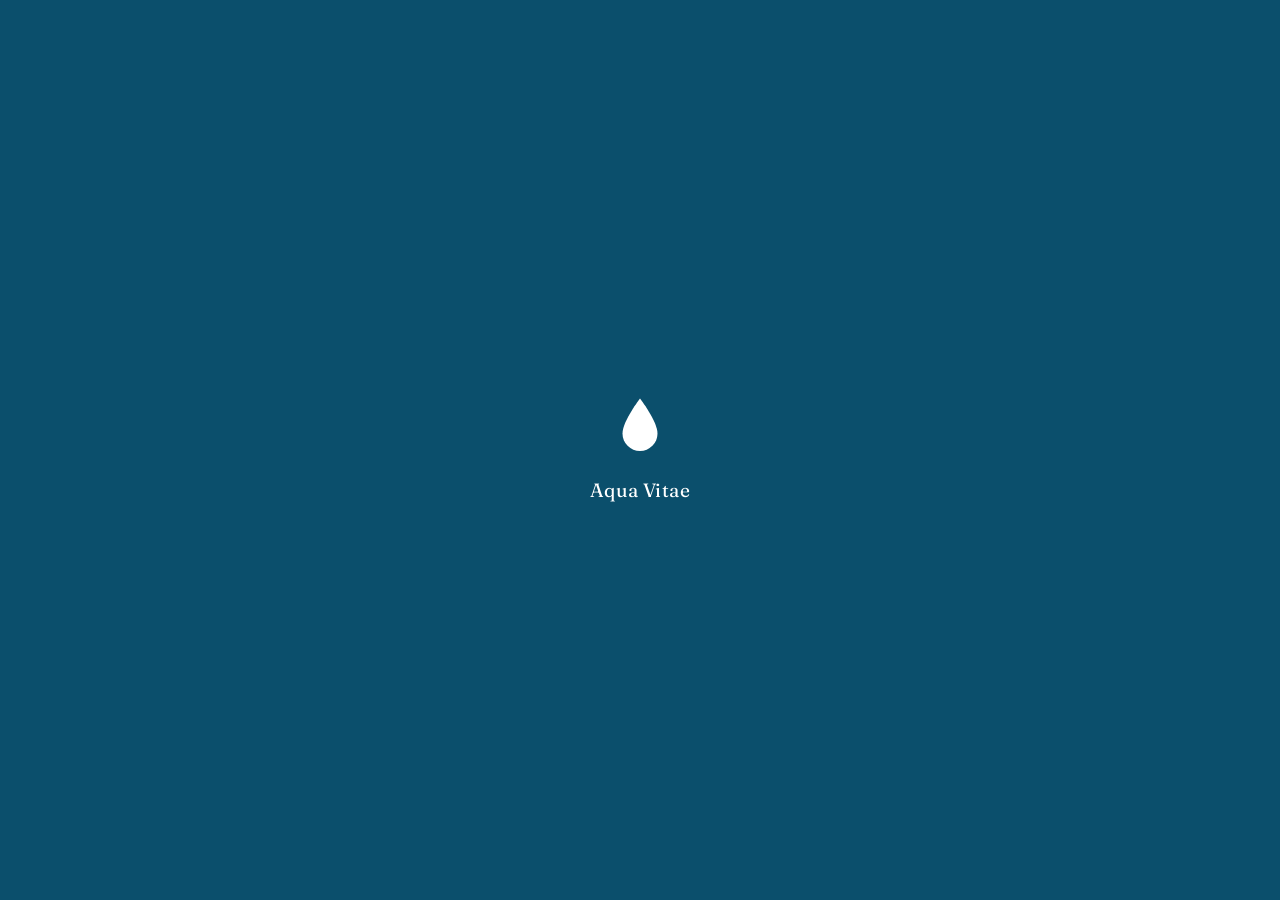
==== about.html @ 008bb994 "The update About page of Aqua-Vitae-Website done" ====
<!DOCTYPE html>
<html lang="en">
<head>
<meta charset="UTF-8">
<meta name="viewport" content="width=device-width, initial-scale=1.0">
<title>About Us — Aqua Vitae Initiative</title>
<meta name="description" content="Meet the software engineering students building the Aqua Vitae Initiative, our founder's story, and the technical and soft skills behind the mission.">
<link rel="icon" type="image/svg+xml" href="images/favicon.svg">
<link rel="stylesheet" href="css/styles.css">
</head>
<body>

<div class="preloader" role="status" aria-label="Loading Aqua Vitae Initiative">
  <svg class="preloader-drop" viewBox="0 0 64 64" fill="none"><path d="M32 4 C32 4 12 30 12 44 A20 20 0 0 0 52 44 C52 30 32 4 32 4 Z" fill="#fff"/></svg>
  <span class="preloader-word">Aqua Vitae</span>
</div>
<div class="scroll-progress"></div>

<header class="site-header">
  <div class="container nav-bar">
    <button class="hamburger" aria-label="Open navigation menu" aria-expanded="false" aria-controls="nav-drawer">
      <span></span><span></span><span></span>
    </button>
    <a href="index.html" class="brand">
      <svg class="drop" viewBox="0 0 64 64" fill="none"><path d="M32 4 C32 4 12 30 12 44 A20 20 0 0 0 52 44 C52 30 32 4 32 4 Z" fill="#2FA8A0"/></svg>
      Aqua Vitae
    </a>
    <div class="nav-spacer"></div>
    <ul class="nav-links">
      <li><a href="index.html">Home</a></li>
      <li><a href="mission.html">Our Mission</a></li>
      <li><a href="about.html">About</a></li>
      <li><a href="updates.html">Updates</a></li>
      <li><a href="contact.html">Contact Us</a></li>
      <li><a href="support.html">Support Us</a></li>
    </ul>
    <button class="search-trigger" type="button" aria-label="Search the site">
      <svg viewBox="0 0 24 24" fill="none" stroke="currentColor" stroke-width="2" stroke-linecap="round"><circle cx="11" cy="11" r="7"></circle><line x1="21" y1="21" x2="16.65" y2="16.65"></line></svg>
      <span class="search-label">Search</span>
      <kbd>Ctrl K</kbd>
    </button>
    <button class="theme-toggle" type="button" aria-label="Toggle dark mode">
      <svg class="icon-sun" viewBox="0 0 24 24" fill="none" stroke="currentColor" stroke-width="2" stroke-linecap="round"><circle cx="12" cy="12" r="4"></circle><path d="M12 2v2M12 20v2M4.9 4.9l1.4 1.4M17.7 17.7l1.4 1.4M2 12h2M20 12h2M4.9 19.1l1.4-1.4M17.7 6.3l1.4-1.4"/></svg>
      <svg class="icon-moon" viewBox="0 0 24 24" fill="none" stroke="currentColor" stroke-width="2" stroke-linecap="round"><path d="M21 12.8A9 9 0 1 1 11.2 3a7 7 0 0 0 9.8 9.8Z"/></svg>
    </button>
    <a href="support.html" class="btn btn-primary btn-sm">Support Us</a>
  </div>
</header>

<div class="scrim"></div>
<nav class="nav-drawer" id="nav-drawer" aria-label="Primary">
  <button class="nav-drawer-close" aria-label="Close navigation menu">&times;</button>
  <span class="drawer-eyebrow">Navigate</span>
  <ul>
    <li><a href="index.html">Home</a></li>
    <li><a href="mission.html">Our Mission</a></li>
    <li><a href="about.html">About</a></li>
    <li><a href="updates.html">Updates</a></li>
    <li><a href="contact.html">Contact Us</a></li>
    <li><a href="support.html">Support Us</a></li>
  </ul>
  <a href="support.html" class="btn btn-primary drawer-cta">Support Our Work</a>
</nav>

<div class="search-overlay">
  <div class="search-panel">
    <div class="search-field">
      <svg viewBox="0 0 24 24" fill="none" stroke="currentColor" stroke-width="2" stroke-linecap="round"><circle cx="11" cy="11" r="7"></circle><line x1="21" y1="21" x2="16.65" y2="16.65"></line></svg>
      <input type="text" id="search-input" placeholder="Search pages, programs, ways to help…" autocomplete="off">
      <button class="search-close" aria-label="Close search">&times;</button>
    </div>
    <ul id="search-results" class="search-results"></ul>
    <div class="search-hint"><span>Navigate with results</span><span><kbd>Esc</kbd> to close</span></div>
  </div>
</div>

<main id="main">

  <section class="page-hero" id="top">
    <div class="container">
      <p class="eyebrow">About Us</p>
      <h1>The
---- css/styles.css ----
/* THE STYLESHEET FOR THE AQUA VITAE INIATIVE */

@import url('https://fonts.googleapis.com/css2?family=Fraunces:opsz,wght@9..144,400;9..144,500;9..144,600;9..144,700&family=Inter:wght@400;500;600;700&family=JetBrains+Mono:wght@400;500&display=swap');

/*  Design Tokens(Our Css variables  */
:root{
  /* Palette — river water, sun-baked earth */
  --color-bg:            #F3F6F5;
  --color-bg-alt:         #E7EFEC;
  --color-surface:        #FFFFFF;
  --color-ink:            #16232A;
  --color-ink-soft:       #435159;
  --color-river:          #0B4F6C;
  --color-river-light:    #2FA8A0;
  --color-ochre:          #E0942C;
  --color-clay:           #B5541F;
  --color-border:         rgba(22,35,42,0.12);
  --color-success:        #2E8B57;
  --color-danger:         #C1432B;

  --gradient-hero: linear-gradient(135deg, var(--color-river) 0%, var(--color-river-light) 100%);

  /* Type */
  --font-display: 'Fraunces', serif;
  --font-body: 'Inter', sans-serif;
  --font-mono: 'JetBrains Mono', monospace;

  /* Spacing scale */
  --space-2xs: 0.25rem;
  --space-xs: 0.5rem;
  --space-sm: 0.85rem;
  --space-md: 1.5rem;
  --space-lg: 2.5rem;
  --space-xl: 4rem;
  --space-2xl: 6.5rem;

  --radius-sm: 8px;
  --radius-md: 16px;
  --radius-lg: 28px;
  --radius-pill: 999px;

  --shadow-sm: 0 2px 10px rgba(11,79,108,0.08);
  --shadow-md: 0 12px 32px rgba(11,79,108,0.14);
  --shadow-lg: 0 24px 60px rgba(11,79,108,0.18);

  --max-width: 1180px;
  --transition: 220ms cubic-bezier(.4,0,.2,1);
}

[data-theme="dark"]{
  --color-bg:            #0E1A20;
  --color-bg-alt:         #132630;
  --color-surface:        #17262E;
  --color-ink:            #EDF3F2;
  --color-ink-soft:       #AFC2C4;
  --color-border:         rgba(237,243,242,0.14);
  --shadow-sm: 0 2px 10px rgba(0,0,0,0.35);
  --shadow-md: 0 12px 32px rgba(0,0,0,0.4);
  --shadow-lg: 0 24px 60px rgba(0,0,0,0.5);
}

/*  Resetting contents everytime after alteration */
*, *::before, *::after{ box-sizing: border-box; }
html{ scroll-behavior: smooth; }
body{
  margin:0;
  background: var(--color-bg);
  color: var(--color-ink);
  font-family: var(--font-body);
  line-height: 1.6;
  -webkit-font-smoothing: antialiased;
  transition: background var(--transition), color var(--transition);
}
img{ max-width:100%; display:block; }
a{ color: inherit; text-decoration: none; }
ul{ list-style:none; margin:0; padding:0; }
button{ font-family: inherit; cursor:pointer; }
h1,h2,h3,h4{ font-family: var(--font-display); line-height: 1.15; margin: 0 0 var(--space-sm); font-weight: 600; }
p{ margin: 0 0 var(--space-md); color: var(--color-ink-soft); }

:focus-visible{
  outline: 3px solid var(--color-ochre);
  outline-offset: 3px;
}

@media (prefers-reduced-motion: reduce){
  *, *::before, *::after{
    animation-duration: 0.001ms !important;
    animation-iteration-count: 1 !important;
    transition-duration: 0.001ms !important;
    scroll-behavior: auto !important;
  }
}

.container{
  width: 100%;
  max-width: var(--max-width);
  margin: 0 auto;
  padding: 0 var(--space-md);
}

.eyebrow{
  font-family: var(--font-mono);
  text-transform: uppercase;
  letter-spacing: 0.14em;
  font-size: 0.75rem;
  color: var(--color-river-light);
  font-weight: 500;
  display:inline-flex;
  align-items:center;
  gap: var(--space-xs);
  margin-bottom: var(--space-sm);
}
.eyebrow::before{
  content:"";
  width: 22px; height: 2px;
  background: var(--color-ochre);
  display:inline-block;
}

section{ padding: var(--space-2xl) 0; }
.section-alt{ background: var(--color-bg-alt); }
.section-header{ max-width: 640px; margin-bottom: var(--space-xl); }
.section-header.center{ margin-left:auto; margin-right:auto; text-align:center; }

/* Styling the  Buttons  */
.btn{
  display:inline-flex; align-items:center; justify-content:center; gap: var(--space-xs);
  padding: 0.85rem 1.6rem;
  border-radius: var(--radius-pill);
  font-weight: 600;
  font-size: 0.95rem;
  border: 2px solid transparent;
  transition: transform var(--transition), box-shadow var(--transition), background var(--transition), color var(--transition), border-color var(--transition);
  white-space: nowrap;
}
.btn:hover{ transform: translateY(-2px); }
.btn-primary{ background: var(--color-clay); color:#fff; box-shadow: var(--shadow-sm); }
.btn-primary:hover{ box-shadow: var(--shadow-md); }
.btn-primary.subscribed{ background: var(--color-success); border-color: var(--color-success); }
.btn-secondary{ background: transparent; border-color: currentColor; color: var(--color-river); }
[data-theme="dark"] .btn-secondary{ color: var(--color-river-light); }
.btn-ghost{ background: rgba(255,255,255,0.14); color:#fff; border-color: rgba(255,255,255,0.5); }
.btn-block{ width:100%; }
.btn-sm{ padding: 0.55rem 1.1rem; font-size: 0.85rem; }

/* Styling the Navigations */
.site-header{
  position: sticky; top:0; z-index: 100;
  background: color-mix(in srgb, var(--color-bg) 88%, transparent);
  backdrop-filter: blur(10px);
  border-bottom: 1px solid var(--color-border);
}
.nav-bar{
  display:flex; align-items:center; gap: var(--space-md);
  padding: var(--space-sm) 0;
}
.hamburger{
  order: -1;
  width: 46px; height: 46px;
  border-radius: var(--radius-sm);
  background: var(--color-surface);
  border: 1px solid var(--color-border);
  display:flex; flex-direction:column; align-items:center; justify-content:center; gap: 5px;
  flex-shrink:0;
  transition: background var(--transition);
}
.hamburger:hover{ background: var(--color-bg-alt); }
.hamburger span{
  width: 20px; height: 2px; background: var(--color-ink);
  border-radius: 2px; transition: transform var(--transition), opacity var(--transition);
}
.hamburger[aria-expanded="true"] span:nth-child(1){ transform: translateY(7px) rotate(45deg); }
.hamburger[aria-expanded="true"] span:nth-child(2){ opacity:0; }
.hamburger[aria-expanded="true"] span:nth-child(3){ transform: translateY(-7px) rotate(-45deg); }

.brand{ display:flex; align-items:center; gap: var(--space-xs); font-family: var(--font-display); font-weight:600; font-size:1.15rem; }
.brand .drop{ width:22px; height:22px; }

.nav-spacer{ flex:1; }
.nav-links{ display:flex; align-items:center; gap: var(--space-md); }
.nav-links a{
  font-weight: 600; font-size: 0.92rem; color: var(--color-ink-soft);
  padding: 0.4rem 0.1rem; position: relative; white-space: nowrap;
  transition: color var(--transition);
}
.nav-links a::after{
  content:""; position:absolute; left:0; right:0; bottom:-2px; height:2px;
  background: var(--color-clay); transform: scaleX(0); transform-origin: left;
  transition: transform var(--transition);
}
.nav-links a:hover{ color: var(--color-river); }
[data-theme="dark"] .nav-links a:hover{ color: var(--color-river-light); }
.nav-links a:hover::after{ transform: scaleX(1); }
.nav-links a.active{ color: var(--color-river); }
[data-theme="dark"] .nav-links a.active{ color: var(--color-river-light); }
.nav-links a.active::after{ transform: scaleX(1); }

/* Hamburger is a mobile-only fallback once the inline nav-links row fits */
@media (min-width: 860px){
  .hamburger{ display:none; }
}
@media (max-width: 859px){
  .nav-links{ display:none; }
}

.theme-toggle{
  width: 44px; height: 44px; border-radius: 50%;
  border: 1px solid var(--color-border);
  background: var(--color-surface);
  display:flex; align-items:center; justify-content:center;
  flex-shrink:0;
}
.theme-toggle svg{ width:20px; height:20px; }
.theme-toggle .icon-moon{ display:none; }
[data-theme="dark"] .theme-toggle .icon-sun{ display:none; }
[data-theme="dark"] .theme-toggle .icon-moon{ display:block; }

/* Off-canvas drawer navigation bar which is opened via the hamburger */
.nav-drawer{
  position: fixed; inset: 0 auto 0 0;
  width: min(320px, 84vw);
  background: var(--color-surface);
  box-shadow: var(--shadow-lg);
  transform: translateX(-105%);
  transition: transform 320ms cubic-bezier(.4,0,.2,1);
  z-index: 200;
  padding: var(--space-lg) var(--space-md);
  display:flex; flex-direction:column;
}
.nav-drawer.open{ transform: translateX(0); }
.nav-drawer-close{
  align-self:flex-end;
  width:38px; height:38px; border-radius:50%;
  border:1px solid var(--color-border); background:transparent;
  font-size: 1.2rem; color: var(--color-ink);
  margin-bottom: var(--space-lg);
}
.nav-drawer .drawer-eyebrow{ font-family: var(--font-mono); font-size:0.7rem; letter-spacing:0.12em; text-transform:uppercase; color: var(--color-ink-soft); margin-bottom: var(--space-sm); }
.nav-drawer ul{ display:flex; flex-direction:column; gap: var(--space-xs); }
.nav-drawer a{
  display:block; padding: 0.75rem 0.9rem; border-radius: var(--radius-sm);
  font-weight:600; color: var(--color-ink-soft); font-size: 1.05rem;
  border-left: 3px solid transparent;
  transition: background var(--transition), color var(--transition), border-color var(--transition);
}
.nav-drawer a:hover{ background: var(--color-bg-alt); }
.nav-drawer a.active{ color: var(--color-river); border-left-color: var(--color-clay); background: var(--color-bg-alt); }
[data-theme="dark"] .nav-drawer a.active{ color: var(--color-river-light); }
.nav-drawer .drawer-cta{ margin-top: var(--space-lg); }

.scrim{
  position: fixed; inset:0; background: rgba(10,20,24,0.55);
  opacity:0; pointer-events:none; transition: opacity var(--transition);
  z-index: 150;
}
.scrim.open{ opacity:1; pointer-events:auto; }

/*           Hero               */
.hero{
  position: relative;
  background: var(--gradient-hero);
  color: #fff;
  overflow: hidden;
  padding: var(--space-2xl) 0 var(--space-xl);
}
.hero .container{ position:relative; z-index:2; display:grid; grid-template-columns: 1.1fr 0.9fr; gap: var(--space-xl); align-items:center; }
.hero .eyebrow{ color: #EAD9B8; }
.hero .eyebrow::before{ background:#fff; }
.hero h1{ font-size: clamp(2.4rem, 5vw, 3.6rem); color:#fff; }
.hero p.lead{ color: rgba(255,255,255,0.86); font-size: 1.1rem; max-width: 46ch; }
.hero-actions{ display:flex; gap: var(--space-sm); flex-wrap:wrap; margin-top: var(--space-md); }

.hero-visual{ position:relative; display:flex; align-items:center; justify-content:center; }
.water-ring{ position:relative; width: min(320px, 80vw); aspect-ratio:1; border-radius:50%; background: rgba(255,255,255,0.08); border:1px solid rgba(255,255,255,0.25); display:flex; align-items:center; justify-content:center; }
.water-ring::before{
  content:""; position:absolute; inset: 14px; border-radius:50%;
  background: conic-gradient(from 0deg, #fff var(--fill, 70%), rgba(255,255,255,0.14) 0);
  -webkit-mask: radial-gradient(closest-side, transparent 76%, black 77%);
          mask: radial-gradient(closest-side, transparent 76%, black 77%);
  animation: ring-in 1.6s cubic-bezier(.2,.8,.2,1) both;
  animation-play-state: paused;
}
.water-ring.in-view::before{ animation-play-state: running; }
.water-ring .ring-label{ text-align:center; }
.water-ring .ring-number{ font-family: var(--font-display); font-size: 2.6rem; font-weight:700; }
.water-ring .ring-caption{ font-family: var(--font-mono); font-size: 0.7rem; text-transform:uppercase; letter-spacing:0.1em; color: rgba(255,255,255,0.8); }

.wave-divider{ display:block; width:100%; line-height:0; }
.wave-divider svg{ width:100%; height: 70px; }

/*          Statistics count        */
.stats-grid{
  display:grid; grid-template-columns: repeat(4, 1fr); gap: var(--space-md);
}
.stat-card{
  background: var(--color-surface); border:1px solid var(--color-border);
  border-radius: var(--radius-md); padding: var(--space-md);
  box-shadow: var(--shadow-sm);
}
.stat-number{ font-family: var(--font-display); font-size: 2.1rem; font-weight:700; color: var(--color-river); }
[data-theme="dark"] .stat-number{ color: var(--color-river-light); }
.stat-label{ font-size: 0.85rem; color: var(--color-ink-soft); }

/*               Cards / Pillars           */
.pillar-grid, .card-grid{
  display:grid; grid-template-columns: repeat(3, 1fr); gap: var(--space-md);
}
.pillar-card, .info-card{
  background: var(--color-surface);
  border:1px solid var(--color-border);
  border-radius: var(--radius-md);
  padding: var(--space-lg);
  box-shadow: var(--shadow-sm);
  transition: transform var(--transition), box-shadow var(--transition), border-color var(--transition);
}
.pillar-card:hover, .info-card:hover{ transform: translateY(-6px); box-shadow: var(--shadow-md); border-color: transparent; }
.post-meta{ font-family: var(--font-mono); font-size:0.72rem; text-transform:uppercase; letter-spacing:0.06em; color: var(--color-ink-soft); margin: var(--space-xs) 0 var(--space-2xs); }
.info-card > a{ font-weight:600; font-size:0.9rem; color: var(--color-river); }
[data-theme="dark"] .info-card > a{ color: var(--color-river-light); }
.info-card > a:hover{ text-decoration: underline; }
.pillar-icon{
  width: 52px; height:52px; border-radius: var(--radius-sm);
  background: var(--color-bg-alt); display:flex; align-items:center; justify-content:center;
  margin-bottom: var(--space-sm);
}
.pillar-icon svg{ width:26px; height:26px; color: var(--color-river); }
[data-theme="dark"] .pillar-icon svg{ color: var(--color-river-light); }
.pillar-card h3{ font-size:1.2rem; }
.tag-row{ display:flex; gap: var(--space-2xs); flex-wrap:wrap; margin-top: var(--space-sm); }
.tag{
  font-family: var(--font-mono); font-size: 0.68rem; text-transform:uppercase; letter-spacing:0.05em;
  padding: 0.3rem 0.6rem; border-radius: var(--radius-pill);
  background: var(--color-bg-alt); color: var(--color-ink-soft);
}

/*           Two column challenge/opportunity            */
.split-grid{ display:grid; grid-template-columns: 1fr 1fr; gap: var(--space-lg); }
.split-panel{ padding: var(--space-lg); border-radius: var(--radius-md); }
.split-panel.challenge{ background: color-mix(in srgb, var(--color-clay) 10%, var(--color-surface)); border: 1px solid color-mix(in srgb, var(--color-clay) 30%, transparent); }
.split-panel.opportunity{ background: color-mix(in srgb, var(--color-river-light) 12%, var(--color-surface)); border: 1px solid color-mix(in srgb, var(--color-river-light) 35%, transparent); }
.split-panel .kicker{ font-family: var(--font-mono); text-transform:uppercase; font-size:0.75rem; letter-spacing:0.1em; }
.split-panel.challenge .kicker{ color: var(--color-clay); }
.split-panel.opportunity .kicker{ color: var(--color-river-light); }

/*             GCGO badges              */
.sdg-grid{ display:grid; grid-template-columns: repeat(4, 1fr); gap: var(--space-sm); }
.sdg-badge{
  border-radius: var(--radius-md); padding: var(--space-md);
  color:#fff; text-align:center; box-shadow: var(--shadow-sm);
}
.sdg-badge .sdg-num{ font-family: var(--font-mono); font-size:0.75rem; opacity:0.85; }
.sdg-badge h4{ color:#fff; margin: var(--space-2xs) 0 0; font-size:1rem; }
.sdg-3{ background:#4C9F38; }
.sdg-6{ background:#26BDE2; }
.sdg-1{ background:#E5243B; }
.sdg-5{ background:#FF3A21; }

/*          Timeline (CSS Grid Impact Timeline)           */
.timeline{
  display:grid;
  grid-auto-flow: column;
  grid-auto-columns: minmax(220px, 1fr);
  gap: var(--space-md);
  overflow-x: auto;
  padding-bottom: var(--space-sm);
  scroll-snap-type: x proximity;
}
.timeline-item{
  scroll-snap-align: start;
  background: var(--color-surface); border:1px solid var(--color-border);
  border-radius: var(--radius-md); padding: var(--space-md);
  position: relative; border-top: 4px solid var(--color-ochre);
}
.timeline-item.is-current{ border-top-color: var(--color-clay); }
.timeline-item.is-future{ border-top-color: var(--color-river-light); opacity: 0.92; }
.timeline-year{ font-family: var(--font-mono); font-weight:600; color: var(--color-river); }
[data-theme="dark"] .timeline-year{ color: var(--color-river-light); }
.timeline-item h4{ margin: var(--space-2xs) 0 var(--space-2xs); font-size: 1.05rem; }
.timeline-item p{ font-size: 0.92rem; margin:0; }

/*         Impact grid stats on mission page        */
.impact-grid{ display:grid; grid-template-columns: repeat(4,1fr); gap: var(--space-md); }

/*         Vision progress            */
.vision-panel{
  background: var(--gradient-hero); color:#fff; border-radius: var(--radius-lg);
  padding: var(--space-xl); display:grid; grid-template-columns: 1fr 1fr; gap: var(--space-lg); align-items:center;
}
.vision-panel h2{ color:#fff; }
.progress-bar-track{ width:100%; height: 18px; border-radius: var(--radius-pill); background: rgba(255,255,255,0.2); overflow:hidden; }
.progress-bar-fill{
  height:100%; width:0%; border-radius: var(--radius-pill);
  background: linear-gradient(90deg, #fff, #EAD9B8);
  transition: width 1.4s cubic-bezier(.2,.8,.2,1);
}
.progress-bar-fill.in-view{ width: var(--target, 70%); }
.progress-caption{ display:flex; justify-content:space-between; font-family: var(--font-mono); font-size:0.75rem; margin-top: var(--space-xs); color: rgba(255,255,255,0.85); }
.vision-figure{ text-align:center; }
.vision-figure .big{ font-family: var(--font-display); font-size: 4rem; font-weight:700; }

/*           Gallery            */
.gallery-grid{
  display:grid;
  grid-template-columns: repeat(auto-fit, minmax(220px, 1fr));
  gap: var(--space-md);
}
.gallery-item{
  border-radius: var(--radius-md); overflow:hidden; position:relative;
  aspect-ratio: 4/3; box-shadow: var(--shadow-sm);
}
.gallery-item img{ width:100%; height:100%; object-fit:cover; transition: transform 500ms ease; }
.gallery-item:hover img{ transform: scale(1.08); }
.gallery-caption{
  position:absolute; left:0; right:0; bottom:0; padding: var(--space-sm);
  background: linear-gradient(0deg, rgba(11,25,32,0.82), transparent);
  color:#fff; font-size:0.85rem; font-weight:600;
}

/*  About: bio + skills  */
.bio-grid{ display:grid; grid-template-columns: 0.8fr 1.2fr; gap: var(--space-xl); align-items:center; }
.bio-photo{ border-radius: var(--radius-lg); overflow:hidden; box-shadow: var(--shadow-md); }

.skills-dashboard{ display:grid; grid-template-columns: 1fr 1fr; gap: var(--space-lg); }
.skills-col{ background: var(--color-surface); border:1px solid var(--color-border); border-radius: var(--radius-md); padding: var(--space-lg); }
.skills-col h3{ font-size: 1.1rem; }
.skill-row{ margin-bottom: var(--space-sm); }
.skill-row .skill-meta{ display:flex; justify-content:space-between; font-size:0.85rem; margin-bottom: var(--space-2xs); }
.skill-track{ height:10px; border-radius: var(--radius-pill); background: var(--color-bg-alt); overflow:hidden; }
.skill-fill{ height:100%; width:0%; border-radius: var(--radius-pill); background: var(--color-river-light); transition: width 1.2s cubic-bezier(.2,.8,.2,1); }
.skills-col.technical .skill-fill{ background: var(--color-river); }
[data-theme="dark"] .skills-col.technical .skill-fill{ background: var(--color-river-light); }
.skills-col.soft .skill-fill{ background: var(--color-ochre); }
.skill-fill.in-view{ width: var(--level, 60%); }

/*       Team grid         */
.team-grid{ display:grid; grid-template-columns: repeat(4, 1fr); gap: var(--space-md); }
.team-card{
  background: var(--color-surface); border:1px solid var(--color-border);
  border-radius: var(--radius-md); overflow:hidden; box-shadow: var(--shadow-sm);
  transition: transform var(--transition), box-shadow var(--transition);
}
.team-card:hover{ transform: translateY(-6px); box-shadow: var(--shadow-md); }
.team-card img{ aspect-ratio: 1/1; object-fit: cover; }
.team-card .team-body{ padding: var(--space-md); }
.team-role{ font-family: var(--font-mono); font-size:0.7rem; text-transform:uppercase; letter-spacing:0.08em; color: var(--color-river-light); }
.team-edu{ font-size: 0.85rem; color: var(--color-ink-soft); margin: var(--space-2xs) 0 var(--space-sm); }
.team-skill-group{ margin-bottom: var(--space-xs); }
.team-skill-group .label{ font-size:0.7rem; text-transform:uppercase; letter-spacing:0.06em; color: var(--color-ink-soft); margin-bottom: var(--space-2xs); display:block; }

/*                   Forms        */
.form-card{
  background: var(--color-surface); border:1px solid var(--color-border);
  border-radius: var(--radius-lg); padding: var(--space-xl); box-shadow: var(--shadow-sm);
}
fieldset{ border:none; padding:0; margin:0 0 var(--space-lg); }
fieldset legend{
  font-family: var(--font-display); font-size:1.25rem; font-weight:600; padding:0 0 var(--space-sm);
  border-bottom: 1px solid var(--color-border); width:100%; margin-bottom: var(--space-md);
}
.form-row{ margin-bottom: var(--space-md); position:relative; }
.form-grid-2{ display:grid; grid-template-columns:1fr 1fr; gap: var(--space-md); }
label{ display:block; font-weight:600; font-size:0.9rem; margin-bottom: var(--space-2xs); }
.hint{ font-size:0.78rem; color: var(--color-ink-soft); margin-top: var(--space-2xs); display:block; }
input[type="text"], input[type="email"], input[type="tel"], input[type="url"], select, textarea{
  width:100%; padding: 0.8rem 2.6rem 0.8rem 0.9rem;
  border-radius: var(--radius-sm); border: 2px solid var(--color-border);
  background: var(--color-bg); color: var(--color-ink); font-family: var(--font-body); font-size: 0.95rem;
  transition: border-color var(--transition), box-shadow var(--transition);
}
textarea{ padding: 0.8rem 0.9rem; min-height: 130px; resize: vertical; }
select{ padding-right: 2.6rem; }
input:focus, select:focus, textarea:focus{ border-color: var(--color-river-light); box-shadow: 0 0 0 4px color-mix(in srgb, var(--color-river-light) 20%, transparent); outline:none; }

.form-row .validation-icon{
  position:absolute; right: 0.85rem; top: 2.55rem;
  width:20px; height:20px; opacity:0; transition: opacity var(--transition);
  pointer-events:none;
}
textarea ~ .validation-icon{ top: 2.55rem; }

input:not(:placeholder-shown):valid, textarea:not(:placeholder-shown):valid{ border-color: var(--color-success); background: color-mix(in srgb, var(--color-success) 6%, var(--color-bg)); }
input:not(:placeholder-shown):invalid, textarea:not(:placeholder-shown):invalid{ border-color: var(--color-danger); background: color-mix(in srgb, var(--color-danger) 6%, var(--color-bg)); }
input:not(:placeholder-shown):valid ~ .validation-icon.icon-valid,
textarea:not(:placeholder-shown):valid ~ .validation-icon.icon-valid{ opacity:1; }
input:not(:placeholder-shown):invalid ~ .validation-icon.icon-invalid,
textarea:not(:placeholder-shown):invalid ~ .validation-icon.icon-invalid{ opacity:1; }
.icon-valid path{ stroke: var(--color-success); }
.icon-invalid path, .icon-invalid line{ stroke: var(--color-danger); }

.radio-group{ display:flex; gap: var(--space-md); flex-wrap:wrap; }
.radio-option{ display:flex; align-items:center; gap: var(--space-2xs); font-weight:500; }
.radio-option input{ width:auto; accent-color: var(--color-river); }

.toast{
  position: fixed; bottom: var(--space-md); right: var(--space-md);
  max-width: 340px; background: var(--color-surface); color: var(--color-ink);
  border-radius: var(--radius-md); padding: var(--space-md);
  box-shadow: var(--shadow-lg); border-left: 5px solid var(--color-success);
  display:flex; gap: var(--space-sm); align-items:flex-start;
  transform: translateY(140%); opacity:0; transition: transform 420ms cubic-bezier(.2,.8,.2,1), opacity 420ms;
  z-index: 400;
}
.toast.show{ transform: translateY(0); opacity:1; }
.toast svg{ flex-shrink:0; width:24px; height:24px; color: var(--color-success); margin-top:2px; }
.toast h4{ margin:0 0 2px; font-size:0.95rem; }
.toast p{ margin:0; font-size:0.82rem; }

/*           Support page: donation tiers         */
.tier-grid{ display:grid; grid-template-columns: repeat(3,1fr); gap: var(--space-md); }
.tier-card{
  background: var(--color-surface); border:2px solid var(--color-border); border-radius: var(--radius-md);
  padding: var(--space-lg); text-align:center; position:relative; transition: transform var(--transition), border-color var(--transition);
}
.tier-card:hover{ transform: translateY(-6px); border-color: var(--color-river-light); }
.tier-card.featured{ border-color: var(--color-clay); }
.tier-card.featured::before{
  content:"Most Impact"; position:absolute; top:-13px; left:50%; transform:translateX(-50%);
  background: var(--color-clay); color:#fff; font-family: var(--font-mono); font-size:0.68rem;
  text-transform:uppercase; letter-spacing:0.06em; padding: 0.3rem 0.8rem; border-radius: var(--radius-pill);
}
.tier-amount{ font-family: var(--font-display); font-size:2.2rem; font-weight:700; color: var(--color-river); }
[data-theme="dark"] .tier-amount{ color: var(--color-river-light); }

/*         Accordion (FAQ)             */
.accordion{ display:flex; flex-direction:column; gap: var(--space-sm); max-width: 760px; }
.accordion details{
  background: var(--color-surface); border:1px solid var(--color-border);
  border-radius: var(--radius-md); padding: var(--space-sm) var(--space-md);
  transition: box-shadow var(--transition);
}
.accordion details[open]{ box-shadow: var(--shadow-sm); }
.accordion summary{
  cursor:pointer; font-weight:600; padding: var(--space-xs) 0;
  display:flex; align-items:center; justify-content:space-between; list-style:none;
}
.accordion summary::-webkit-details-marker{ display:none; }
.accordion summary::after{
  content:"+"; font-size:1.4rem; color: var(--color-clay); transition: transform var(--transition);
  flex-shrink:0; margin-left: var(--space-sm);
}
.accordion details[open] summary::after{ content:"–"; }
.accordion .accordion-body{ padding-top: var(--space-xs); font-size:0.94rem; color: var(--color-ink-soft); }

/*               Footer             */
.site-footer{ background: var(--color-ink); color: rgba(255,255,255,0.78); padding: var(--space-xl) 0 var(--space-md); margin-top: var(--space-2xl); }
[data-theme="dark"] .site-footer{ background: #08131A; }
.footer-grid{ display:grid; grid-template-columns: 1.3fr 1fr 1fr 1fr; gap: var(--space-lg); margin-bottom: var(--space-lg); }
.footer-grid h4{ color:#fff; font-size:0.95rem; margin-bottom: var(--space-sm); }
.footer-grid a{ color: rgba(255,255,255,0.68); font-size:0.9rem; display:block; margin-bottom: var(--space-xs); transition: color var(--transition); }
.footer-grid a:hover{ color: #fff; }
.footer-bottom{ border-top: 1px solid rgba(255,255,255,0.14); padding-top: var(--space-md); display:flex; justify-content:space-between; flex-wrap:wrap; gap: var(--space-sm); font-size:0.8rem; }
.footer-brand{ font-family: var(--font-display); font-size:1.3rem; color:#fff; margin-bottom: var(--space-sm); }

/*            Page header (interior pages)            */
.page-hero{ background: var(--color-bg-alt); padding: var(--space-xl) 0; }
.page-hero h1{ font-size: clamp(2rem, 4vw, 2.8rem); }
.page-hero p{ max-width: 62ch; }

/*               Scroll reveal  */
.reveal{ opacity:0; transform: translateY(24px); transition: opacity 700ms ease, transform 700ms ease; }
.reveal.in-view{ opacity:1; transform: translateY(0); }
.reveal-stagger > *{ transition-delay: calc(var(--i, 0) * 90ms); }

@keyframes ring-in{ from{ --fill: 0%; } to{ --fill: 70%; } }
@keyframes float{ 0%,100%{ transform: translateY(0);} 50%{ transform: translateY(-10px);} }
.floaty{ animation: float 5s ease-in-out infinite; }

/*               Header scrolled state                  */
.site-header.scrolled{ box-shadow: var(--shadow-sm); }

/*            Search trigger + overlay (Cmd/Ctrl+K)            */
.search-trigger{
  display:flex; align-items:center; gap: var(--space-xs);
  background: var(--color-surface); border: 1px solid var(--color-border);
  border-radius: var(--radius-pill); padding: 0.55rem 0.9rem 0.55rem 0.75rem;
  color: var(--color-ink-soft); font-size: 0.85rem;
  transition: border-color var(--transition), background var(--transition);
}
.search-trigger:hover{ border-color: var(--color-river-light); }
.search-trigger svg{ width:16px; height:16px; flex-shrink:0; }
.search-trigger kbd{
  font-family: var(--font-mono); font-size: 0.68rem; background: var(--color-bg-alt);
  border: 1px solid var(--color-border); border-radius: 4px; padding: 0.1rem 0.35rem;
}
.search-trigger .search-label{ display:none; }
@media (min-width: 640px){ .search-trigger .search-label{ display:inline; } }

.search-overlay{
  position: fixed; inset:0; z-index: 500;
  background: rgba(10,20,24,0.6); backdrop-filter: blur(4px);
  display:flex; align-items:flex-start; justify-content:center;
  padding: 10vh var(--space-md) var(--space-md);
  opacity:0; pointer-events:none; transition: opacity var(--transition);
}
.search-overlay.open{ opacity:1; pointer-events:auto; }
.search-panel{
  width: 100%; max-width: 620px; background: var(--color-surface);
  border-radius: var(--radius-lg); box-shadow: var(--shadow-lg);
  overflow:hidden; transform: translateY(-16px); transition: transform var(--transition);
  border: 1px solid var(--color-border);
}
.search-overlay.open .search-panel{ transform: translateY(0); }
.search-field{ display:flex; align-items:center; gap: var(--space-sm); padding: var(--space-md); border-bottom: 1px solid var(--color-border); }
.search-field svg{ width:20px; height:20px; color: var(--color-ink-soft); flex-shrink:0; }
.search-field input{ border:none; background:transparent; font-size: 1.05rem; flex:1; padding:0; color: var(--color-ink); }
.search-field input:focus{ outline:none; box-shadow:none; }
.search-close{ border:none; background: var(--color-bg-alt); border-radius: var(--radius-sm); width:30px; height:30px; color: var(--color-ink-soft); flex-shrink:0; }
.search-results{ max-height: 50vh; overflow-y:auto; padding: var(--space-xs); }
.search-results li a{
  display:flex; flex-direction:column; gap: 2px; padding: var(--space-sm) var(--space-md);
  border-radius: var(--radius-sm); transition: background var(--transition);
}
.search-results li a:hover, .search-results li a:focus-visible{ background: var(--color-bg-alt); }
.result-title{ font-weight:600; font-size: 0.95rem; }
.result-desc{ font-size: 0.82rem; color: var(--color-ink-soft); }
.search-results mark{ background: color-mix(in srgb, var(--color-ochre) 40%, transparent); color: inherit; border-radius:3px; }
.search-empty{ padding: var(--space-md); color: var(--color-ink-soft); font-size:0.9rem; }
.search-hint{ display:flex; justify-content:space-between; align-items:center; padding: var(--space-sm) var(--space-md); border-top:1px solid var(--color-border); font-size:0.75rem; color: var(--color-ink-soft); }
.search-hint kbd{ font-family: var(--font-mono); background: var(--color-bg-alt); border:1px solid var(--color-border); border-radius:4px; padding:0.1rem 0.4rem; }

/*                  Cursor glow             */
.cursor-glow{
  position: fixed; top:0; left:0; width: 380px; height:380px; border-radius:50%;
  background: radial-gradient(circle, color-mix(in srgb, var(--color-river-light) 16%, transparent) 0%, transparent 70%);
  pointer-events:none; z-index: 5; transform: translate(-50%,-50%);
  margin-left: -190px; margin-top: -190px;
  transition: opacity 300ms;
  display:none;
}
@media (min-width: 900px){ .cursor-glow{ display:block; } }

/*               Hero fade sequencing             */
.hero-fade{ opacity:0; transform: translateY(18px); transition: opacity 700ms ease, transform 700ms ease; transition-delay: calc(var(--i,0) * 120ms); }
.hero-fade.in-view{ opacity:1; transform:translateY(0); }

/*                Scroll progress bar             */
.scroll-progress{
  position: fixed; top:0; left:0; height:3px; width:0%;
  background: linear-gradient(90deg, var(--color-ochre), var(--color-river-light));
  z-index: 500; transition: width 80ms linear;
}

/*               Preloader      */
.preloader{
  position: fixed; inset:0; z-index: 900; background: var(--color-river);
  display:flex; flex-direction:column; align-items:center; justify-content:center; gap: var(--space-md);
  transition: opacity 600ms ease, visibility 600ms ease;
}
.preloader.done{ opacity:0; visibility:hidden; pointer-events:none; }
.preloader-drop{ width:56px; height:56px; animation: drop-pulse 1.1s ease-in-out infinite; }
.preloader-word{ font-family: var(--font-display); color:#fff; font-size:1.2rem; letter-spacing:0.02em; }
@keyframes drop-pulse{ 0%,100%{ transform: scale(1); opacity:1;} 50%{ transform: scale(0.82); opacity:0.65;} }

/*                     Back to top            */
.back-to-top{
  position: fixed; bottom: var(--space-md); left: var(--space-md); z-index: 300;
  width:48px; height:48px; border-radius:50%; background: var(--color-river);
  color:#fff; display:flex; align-items:center; justify-content:center;
  box-shadow: var(--shadow-md); opacity:0; transform: translateY(12px); pointer-events:none;
  transition: opacity var(--transition), transform var(--transition);
}
.back-to-top.show{ opacity:1; transform: translateY(0); pointer-events:auto; }

/*           Marquee          */
.marquee{ overflow:hidden; border-top:1px solid var(--color-border); border-bottom:1px solid var(--color-border); padding: var(--space-md) 0; background: var(--color-bg-alt); }
.marquee-track{ display:flex; gap: 3rem; width:max-content; animation: marquee 26s linear infinite; }
.marquee-track span{ font-family: var(--font-display); font-size:1.4rem; color: var(--color-ink-soft); white-space:nowrap; display:flex; align-items:center; gap:0.8rem; }
.marquee-track span::after{ content:"◦"; color: var(--color-ochre); }
@keyframes marquee{ from{ transform: translateX(0);} to{ transform: translateX(-50%);} }

/*                 Responsive             */
@media (max-width: 980px){
  .hero .container{ grid-template-columns: 1fr; }
  .hero-visual{ order:-1; }
  .pillar-grid, .card-grid{ grid-template-columns: repeat(2,1fr); }
  .stats-grid{ grid-template-columns: repeat(2,1fr); }
  .sdg-grid{ grid-template-columns: repeat(2,1fr); }
  .split-grid{ grid-template-columns:1fr; }
  .vision-panel{ grid-template-columns:1fr; text-align:center; }
  .bio-grid{ grid-template-columns:1fr; }
  .skills-dashboard{ grid-template-columns:1fr; }
  .team-grid{ grid-template-columns: repeat(2,1fr); }
  .form-grid-2{ grid-template-columns:1fr; }
  .tier-grid{ grid-template-columns:1fr; }
  .footer-grid{ grid-template-columns: 1fr 1fr; }
  .impact-grid{ grid-template-columns: repeat(2,1fr); }
}
@media (max-width: 600px){
  .pillar-grid, .card-grid, .stats-grid, .sdg-grid, .team-grid, .impact-grid{ grid-template-columns: 1fr; }
  .footer-grid{ grid-template-columns: 1fr; }
  section{ padding: var(--space-xl) 0; }
  .form-card{ padding: var(--space-lg) var(--space-md); }
  .search-trigger .search-label, .search-trigger kbd{ display:none; }
  .cursor-glow{ display:none; }
  .back-to-top{ width:42px; height:42px; }
}
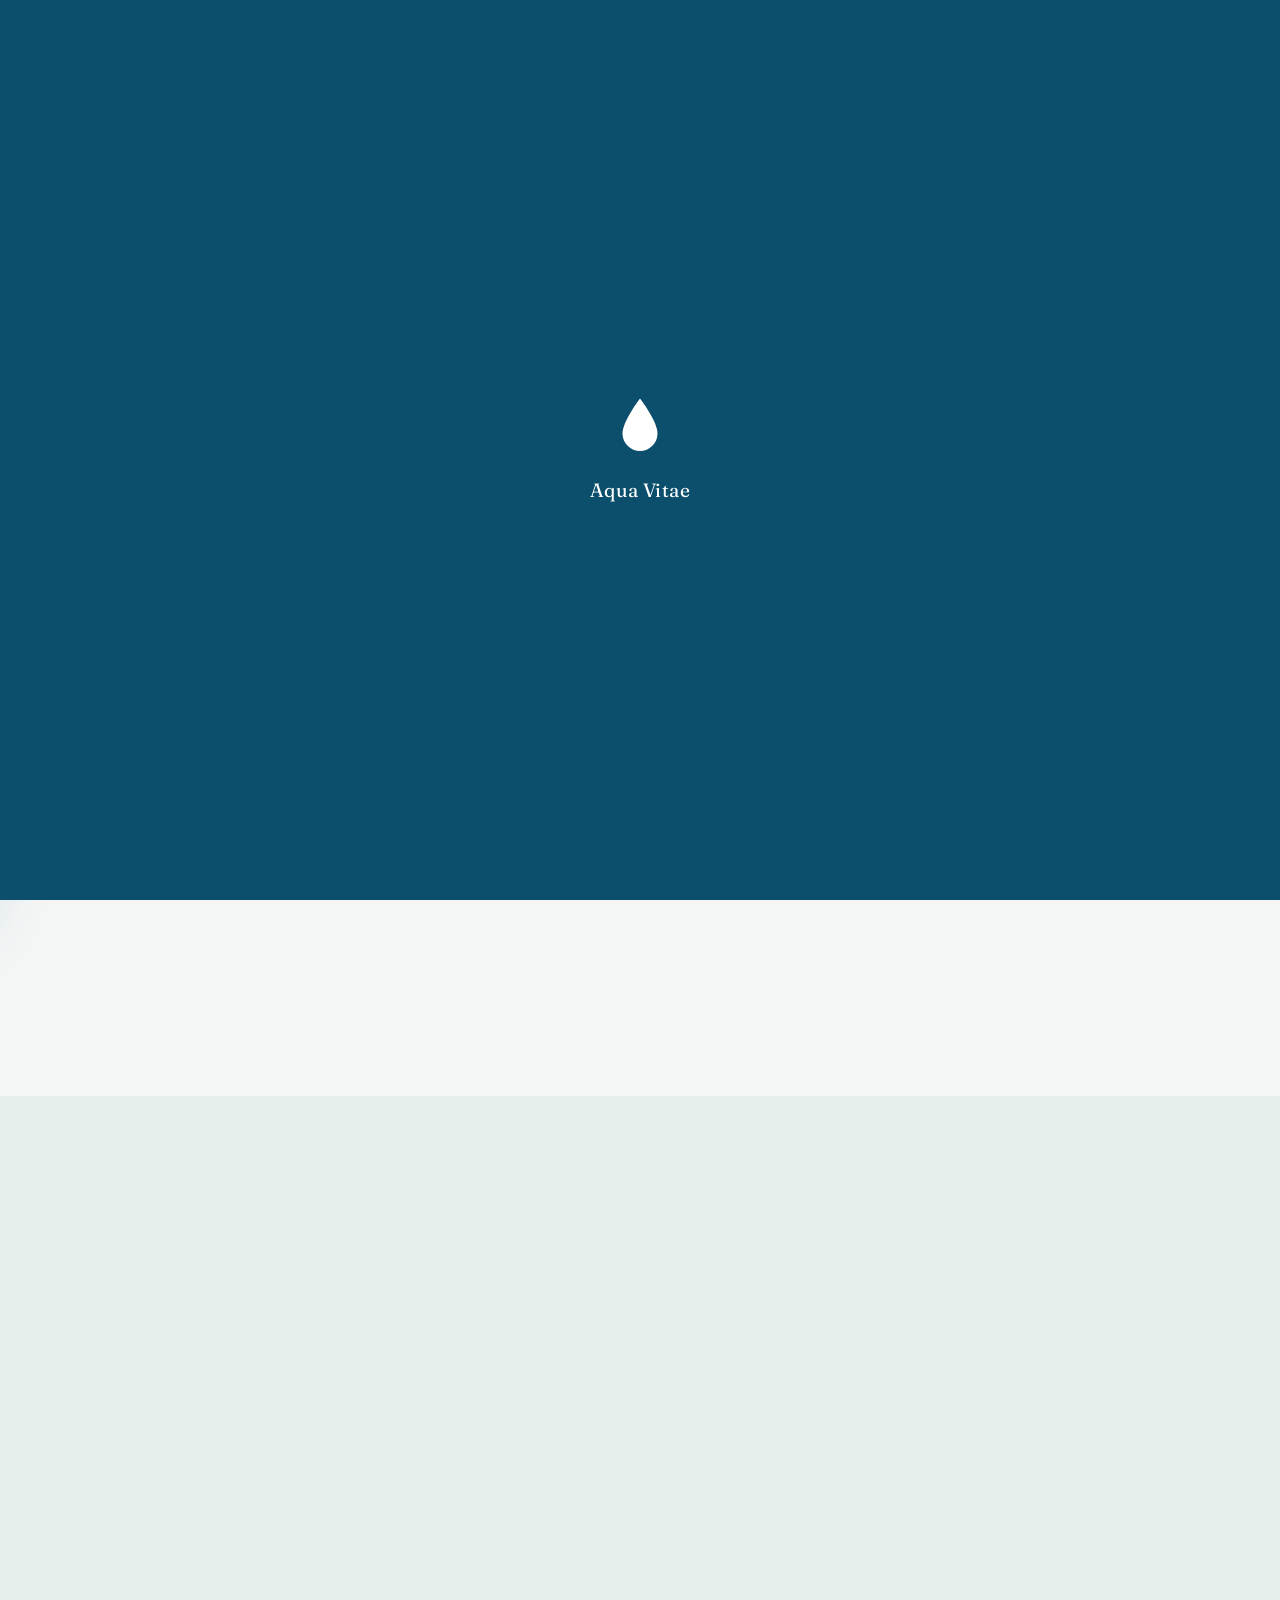
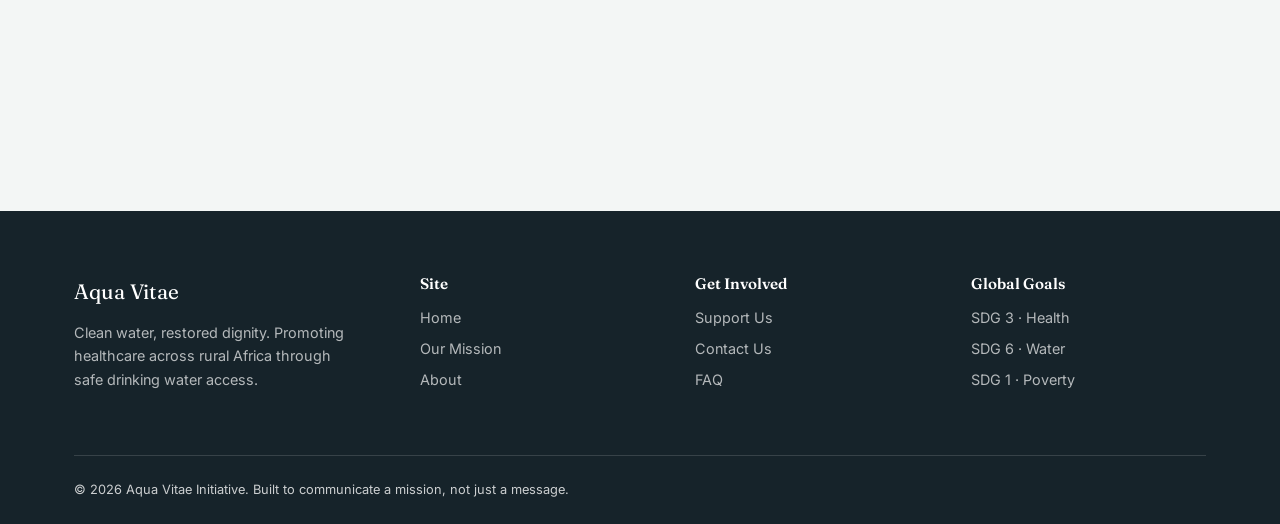
==== commit 79b78e13: "Enhance About page with team bios and skills Added detailed biographies and skills dashboards for te" ====
--- a/about.html
+++ b/about.html
@@ -79,4 +79,475 @@
   <section class="page-hero" id="top">
     <div class="container">
       <p class="eyebrow">About Us</p>
-      <h1>The+      <h1>The People Behind the Mission</h1>
+      <p>A team of software engineering students who believe a well-built website can move a real-world mission forward — one line of code, one workshop, one family at a time.</p>
+    </div>
+  </section>
+
+
+  <!--       The FOUNDER'S BIO             -->
+  <section id="bio">
+    <div class="container">
+      <div class="bio-grid">
+        <div class="bio-photo reveal">
+          <img src="images/Abdul-Jalil Fuseini.jpg" alt="Portrait of the Aqua Vitae Initiative founder and project lead" loading="lazy">
+        </div>
+        <div class="reveal" style="--i:1">
+          <p class="eyebrow">Founder &amp; Project Lead</p>
+          <h2>Abdul-Jalil Fuseini</h2>
+          <p>My journey into this work started long before I ever wrote a line of code. Growing up near communities where a simple stomach bug could mean a week out of school, I saw firsthand how something as basic as water access shapes every other outcome in a person's life — health, education, opportunity.</p>
+          <p>Studying Software Engineering gave me a new lens on an old problem: technology can't dig a borehole, but it can organize the people, funding, and knowledge that do. Aqua Vitae Initiative is where that belief meets a real project — a mission-driven website built by students, for a cause we actually care about.</p>
+          <div class="tag-row">
+            <span class="tag">BSc Software Engineering</span>
+            <span class="tag">Public Health Minor</span>
+            <span class="tag">Class of 2028</span>
+          </div>
+        </div>
+      </div>
+    </div>
+  </section>
+
+  <!--            SKILLS DASHBOARD         -->
+  <section class="section-alt" id="skills">
+    <div class="container">
+      <div class="section-header center reveal">
+        <p class="eyebrow">Built With Care</p>
+        <h2>Skills Dashboard</h2>
+        <p>The technical craft and human skills that shape how this project is built and how it's meant to be used.</p>
+      </div>
+      <div class="skills-dashboard">
+        <div class="skills-col technical reveal">
+          <h3>Technical Skills</h3>
+          <div class="skill-row">
+            <div class="skill-meta"><span>HTML5 &amp; Semantic Markup</span><span>92%</span></div>
+            <div class="skill-track"><div class="skill-fill" style="--level:92%"></div></div>
+          </div>
+          <div class="skill-row">
+            <div class="skill-meta"><span>CSS3 (includingGrid, Flexbox, Custom Properties)</span><span>88%</span></div>
+            <div class="skill-track"><div class="skill-fill" style="--level:88%"></div></div>
+          </div>
+          <div class="skill-row">
+            <div class="skill-meta"><span>JavaScript ( includingDOM, Regex, Validation)</span><span>80%</span></div>
+            <div class="skill-track"><div class="skill-fill" style="--level:80%"></div></div>
+          </div>
+          <div class="skill-row">
+            <div class="skill-meta"><span>Python &amp; Basic Design Patterns</span><span>85%</span></div>
+            <div class="skill-track"><div class="skill-fill" style="--level:85%"></div></div>
+          </div>
+          <div class="skill-row">
+            <div class="skill-meta"><span>Git &amp; Version Control</span><span>78%</span></div>
+            <div class="skill-track"><div class="skill-fill" style="--level:78%"></div></div>
+          </div>
+        </div>
+        <div class="skills-col soft reveal" style="--i:1">
+          <h3>Soft Skills</h3>
+          <div class="skill-row">
+            <div class="skill-meta"><span>Community Communication</span><span>95%</span></div>
+            <div class="skill-track"><div class="skill-fill" style="--level:95%"></div></div>
+          </div>
+          <div class="skill-row">
+            <div class="skill-meta"><span>Project &amp; Time Management</span><span>84%</span></div>
+            <div class="skill-track"><div class="skill-fill" style="--level:84%"></div></div>
+          </div>
+          <div class="skill-row">
+            <div class="skill-meta"><span>Cross-Functional Collaboration</span><span>90%</span></div>
+            <div class="skill-track"><div class="skill-fill" style="--level:90%"></div></div>
+          </div>
+          <div class="skill-row">
+            <div class="skill-meta"><span>Empathy &amp; Cultural Sensitivity</span><span>93%</span></div>
+            <div class="skill-track"><div class="skill-fill" style="--level:93%"></div></div>
+          </div>
+          <div class="skill-row">
+            <div class="skill-meta"><span>Public Speaking &amp; Advocacy</span><span>82%</span></div>
+            <div class="skill-track"><div class="skill-fill" style="--level:82%"></div></div>
+          </div>
+        </div>
+      </div>
+    </div>
+  </section>
+
+  <!--       Elizabeth Ater Biography            -->
+  <section id="bio">
+    <div class="container">
+      <div class="bio-grid">
+        <div class="bio-photo reveal">
+          <img src="images/Elizabeth Ater.jpg" alt="Portrait of the Aqua Vitae Initiative second team member" loading="lazy">
+        </div>
+        <div class="reveal" style="--i:2">
+          <p class="eyebrow">Co FOUNDER</p>
+          <h2>Elizabeth Ater</h2>
+          <p>Elizabeth Ater is a Software Engineer dedicated to driving global health equity through technology. She leverages her technical expertise to build and optimize solutions aimed at providing clean, safe water to communities across Africa.</p>
+          <p> Elizabeth believes that modern software engineering can streamline resource distribution, track water quality data, and dramatically improve public health outcomes.Combining an analytical mindset with a passion for humanitarian impact, Elizabeth ensures that technology serves as a reliable backbone for sustainable clean water initiatives. Her work bridges the gap between digital innovation and life-changing infrastructure, empowering communities to achieve a healthier, more resilient future.</p>
+          <div class="tag-row">
+            <span class="tag">BSc Software Engineering</span>
+            <span class="tag">Public Health Minor</span>
+            <span class="tag">Class of 2028</span>
+          </div>
+        </div>
+      </div>
+    </div>
+  </section>
+
+  <!--            SKILLS DASHBOARD         -->
+  <section class="section-alt" id="skills">
+    <div class="container">
+      <div class="section-header center reveal">
+        <p class="eyebrow">Built With Care</p>
+        <h2>Skills Dashboard</h2>
+        <p>The technical craft and human skills that shape how this project is built and how it's meant to be used.</p>
+      </div>
+      <div class="skills-dashboard">
+        <div class="skills-col technical reveal">
+          <h3>Technical Skills</h3>
+          <div class="skill-row">
+            <div class="skill-meta"><span>Python &amp; Decision Tree Algorithms</span><span>92%</span></div>
+            <div class="skill-track"><div class="skill-fill" style="--level:92%"></div></div>
+          </div>
+          <div class="skill-row">
+            <div class="skill-meta"><span>Git &amp; Github</span><span>88%</span></div>
+            <div class="skill-track"><div class="skill-fill" style="--level:88%"></div></div>
+          </div>
+          <div class="skill-row">
+            <div class="skill-meta"><span>Linux Operating system</span><span>80%</span></div>
+            <div class="skill-track"><div class="skill-fill" style="--level:80%"></div></div>
+          </div>
+          <div class="skill-row">
+            <div class="skill-meta"><span>C++ &amp; Basic Design Patterns</span><span>85%</span></div>
+            <div class="skill-track"><div class="skill-fill" style="--level:85%"></div></div>
+          </div>
+          <div class="skill-row">
+            <div class="skill-meta"><span>Basic Machine Learning</span><span>78%</span></div>
+            <div class="skill-track"><div class="skill-fill" style="--level:78%"></div></div>
+          </div>
+        </div>
+        <div class="skills-col soft reveal" style="--i:1">
+          <h3>Soft Skills</h3>
+          <div class="skill-row">
+            <div class="skill-meta"><span>Community Engagement</span><span>95%</span></div>
+            <div class="skill-track"><div class="skill-fill" style="--level:95%"></div></div>
+          </div>
+          <div class="skill-row">
+            <div class="skill-meta"><span>Project &amp; Time Management</span><span>84%</span></div>
+            <div class="skill-track"><div class="skill-fill" style="--level:84%"></div></div>
+          </div>
+          <div class="skill-row">
+            <div class="skill-meta"><span>Effective Leadership</span><span>90%</span></div>
+            <div class="skill-track"><div class="skill-fill" style="--level:90%"></div></div>
+          </div>
+          <div class="skill-row">
+            <div class="skill-meta"><span>Empathy &amp; Cultural Sensitivity</span><span>93%</span></div>
+            <div class="skill-track"><div class="skill-fill" style="--level:93%"></div></div>
+          </div>
+          <div class="skill-row">
+            <div class="skill-meta"><span>Public Speaking &amp; Advocacy</span><span>82%</span></div>
+            <div class="skill-track"><div class="skill-fill" style="--level:82%"></div></div>
+          </div>
+        </div>
+      </div>
+    </div>
+  </section>
+  
+
+
+<!--       Noelle Ingabire profile            -->
+  <section id="bio">
+    <div class="container">
+      <div class="bio-grid">
+        <div class="bio-photo reveal">
+          <img src="images/Noelle.jpg" alt="Portrait of the Aqua Vitae Initiative third team member" loading="lazy">
+        </div>
+        <div class="reveal" style="--i:2">
+          <p class="eyebrow">CO FOUNDER</p>
+          <h2>Noelle Ingabire</h2>
+          <p>Noelle is a Data Analyst and Researcher  dedicated to advancing global health equity by tackling the water crisis across the African continent. Deeply moved by recent global reports showing that over 400 million people in Africa still lack access to basic safe drinking water, she is committed to leveraging data to transform day-to-day lives and public health outcomes.</p>
+          <p> Noelle believes that in the digital era, rigorous research can pinpoint whether a community's crisis stems from absolute water scarcity or systemic distribution failures. By gathering, analyzing, and maintaining robust datasets, she equips teams to influence government strategies, optimize infrastructure budgets, and build unassailable cases that inspire investors, mobilize volunteers, and unlock vital funding.</p>
+          <div class="tag-row">
+            <span class="tag">BSc Software Engineering</span>
+            <span class="tag">COMMUNITY HEALTH ADVOCATE</span>
+            <span class="tag">Class of 2028</span>
+          </div>
+        </div>
+      </div>
+    </div>
+  </section>
+
+  <!--            SKILLS DASHBOARD         -->
+  <section class="section-alt" id="skills">
+    <div class="container">
+      <div class="section-header center reveal">
+        <p class="eyebrow">Built With Care</p>
+        <h2>Skills Dashboard</h2>
+        <p>The technical craft and human skills that shape how this project is built and how it's meant to be used.</p>
+      </div>
+      <div class="skills-dashboard">
+        <div class="skills-col technical reveal">
+          <h3>Technical Skills</h3>
+          <div class="skill-row">
+            <div class="skill-meta"><span>Project &amp; Event Planning</span><span>90%</span></div>
+            <div class="skill-track"><div class="skill-fill" style="--level:92%"></div></div>
+          </div>
+          <div class="skill-row">
+            <div class="skill-meta"><span>Git &amp; Github</span><span>88%</span></div>
+            <div class="skill-track"><div class="skill-fill" style="--level:88%"></div></div>
+          </div>
+          <div class="skill-row">
+            <div class="skill-meta"><span>Python programming language</span><span>84%</span></div>
+            <div class="skill-track"><div class="skill-fill" style="--level:80%"></div></div>
+          </div>
+          <div class="skill-row">
+            <div class="skill-meta"><span>Data Entry &amp; Management</span><span>85%</span></div>
+            <div class="skill-track"><div class="skill-fill" style="--level:85%"></div></div>
+          </div>
+          <div class="skill-row">
+            <div class="skill-meta"><span>Basic Machine Learning</span><span>78%</span></div>
+            <div class="skill-track"><div class="skill-fill" style="--level:78%"></div></div>
+          </div>
+        </div>
+        <div class="skills-col soft reveal" style="--i:1">
+          <h3>Soft Skills</h3>
+          <div class="skill-row">
+            <div class="skill-meta"><span>Resilient Adaptability</span><span>95%</span></div>
+            <div class="skill-track"><div class="skill-fill" style="--level:95%"></div></div>
+          </div>
+          <div class="skill-row">
+            <div class="skill-meta"><span>Project &amp; Time Management</span><span>84%</span></div>
+            <div class="skill-track"><div class="skill-fill" style="--level:84%"></div></div>
+          </div>
+          <div class="skill-row">
+            <div class="skill-meta"><span>Effective Leadership</span><span>90%</span></div>
+            <div class="skill-track"><div class="skill-fill" style="--level:90%"></div></div>
+          </div>
+          <div class="skill-row">
+            <div class="skill-meta"><span>Teamwork &amp; Effective Collaboration</span><span>90%</span></div>
+            <div class="skill-track"><div class="skill-fill" style="--level:93%"></div></div>
+          </div>
+          <div class="skill-row">
+            <div class="skill-meta"><span>Public Speaking &amp; Advocacy</span><span>82%</span></div>
+            <div class="skill-track"><div class="skill-fill" style="--level:82%"></div></div>
+          </div>
+        </div>
+      </div>
+    </div>
+  </section>
+  <!--       Ineza Sugira Marylene           -->
+  <section id="bio">
+    <div class="container">
+      <div class="bio-grid">
+        <div class="bio-photo reveal">
+          <img src="images/marylene.jpeg" alt="Portrait of the Aqua Vitae Initiative third team member" loading="lazy">
+        </div>
+        <div class="reveal" style="--i:2">
+          <p class="eyebrow">CO FOUNDER</p>
+          <h2>Ineza Sugira Marylene</h2>
+          <p>I am Marylene Sugira, a Software Engineering student aspiring to become a Quality Assurance Engineer. I'm currently focused on building a strong foundation; actively developing my skills in software development, test planning, bug detection, and quality processes. I believe reliable software isn't just about writing code, it's about rigorously verifying that code before it reaches real users. As I grow my technical base, I'm also sharpening the testing mindset needed to catch what others miss, combining a developer's understanding of how systems are built with a QA engineer's eye for what can break.</p>
+          <p>Beyond the technical craft, my mission is bigger: I want to help build a better Africa.  One where solutions are built to serve everyone and help them become the best version of themselves. I'm working toward a career focused on delivering software that people can trust, and that genuinely makes a difference in people's lives.</p>
+          <div class="tag-row">
+            <span class="tag">BSc Software Engineering</span>
+            <span class="tag">Youth ADVOCATE</span>
+            <span class="tag">Class of 2028</span>
+          </div>
+        </div>
+      </div>
+    </div>
+  </section>
+
+  <!--            SKILLS DASHBOARD  for Marylene Ineza Sugira       -->
+  <section class="section-alt" id="skills">
+    <div class="container">
+      <div class="section-header center reveal">
+        <p class="eyebrow">Built With Care</p>
+        <h2>Skills Dashboard</h2>
+        <p>The technical craft and human skills that shape how this project is built and how it's meant to be used.</p>
+      </div>
+      <div class="skills-dashboard">
+        <div class="skills-col technical reveal">
+          <h3>Technical Skills</h3>
+          <div class="skill-row">
+            <div class="skill-meta"><span>Git &amp; Github</span><span>90%</span></div>
+            <div class="skill-track"><div class="skill-fill" style="--level:92%"></div></div>
+          </div>
+          <div class="skill-row">
+            <div class="skill-meta"><span>Python  &amp; Data Structures</span><span>82%</span></div>
+            <div class="skill-track"><div class="skill-fill" style="--level:88%"></div></div>
+          </div>
+          <div class="skill-row">
+            <div class="skill-meta"><span>Ruby  programming Language</span><span>87%</span></div>
+            <div class="skill-track"><div class="skill-fill" style="--level:80%"></div></div>
+          </div>
+          <div class="skill-row">
+            <div class="skill-meta"><span>Data Entry &amp; Management</span><span>85%</span></div>
+            <div class="skill-track"><div class="skill-fill" style="--level:85%"></div></div>
+          </div>
+          <div class="skill-row">
+            <div class="skill-meta"><span>Ui/UX Design</span><span>78%</span></div>
+            <div class="skill-track"><div class="skill-fill" style="--level:78%"></div></div>
+          </div>
+        </div>
+        <div class="skills-col soft reveal" style="--i:1">
+          <h3>Soft Skills</h3>
+          <div class="skill-row">
+            <div class="skill-meta"><span>Detail-oriented</span><span>95%</span></div>
+            <div class="skill-track"><div class="skill-fill" style="--level:95%"></div></div>
+          </div>
+          <div class="skill-row">
+            <div class="skill-meta"><span>Communication &amp; Interpersonal Skills</span><span>80%</span></div>
+            <div class="skill-track"><div class="skill-fill" style="--level:84%"></div></div>
+          </div>
+          <div class="skill-row">
+            <div class="skill-meta"><span>Project &amp; Time Management</span><span>92%</span></div>
+            <div class="skill-track"><div class="skill-fill" style="--level:92%"></div></div>
+          </div>
+          <div class="skill-row">
+            <div class="skill-meta"><span>Teamwork</span><span>90%</span></div>
+            <div class="skill-track"><div class="skill-fill" style="--level:90%"></div></div>
+          </div>
+          <div class="skill-row">
+            <div class="skill-meta"><span>Strong sense of leadership &amp; Adaptability</span><span>82%</span></div>
+            <div class="skill-track"><div class="skill-fill" style="--level:82%"></div></div>
+          </div>
+        </div>
+      </div>
+    </div>
+  </section>
+  
+
+  <!--              OUR TEAM GRID          -->
+  <section id="team">
+    <div class="container">
+      <div class="section-header center reveal">
+        <p class="eyebrow">Engineering the Mission</p>
+        <h2>Meet the Team</h2>
+        <p>Five software engineering students, one shared cause.</p>
+      </div>
+      <div class="team-grid">
+
+        <article class="team-card reveal">
+          <img src="images/Abdul-Jalil Fuseini.jpg" alt="Portrait picture of Abdul-Jalil Fuseini" loading="lazy">
+          <div class="team-body">
+            <h3 style="font-size:1.05rem; margin-bottom:2px;">Abdul-Jalil Fuseini</h3>
+            <p class="team-role">Project Lead &amp; Full-Stack Developer aspirant</p>
+            <p class="team-edu">BSc Software Engineering, Class of 2028</p>
+            <div class="team-skill-group">
+              <span class="label">Technical</span>
+              <div class="tag-row"><span class="tag">JavaScript</span><span class="tag">Python</span><span class="tag">Html</span><span class="tag">Css</span></div>
+            </div>
+            <div class="team-skill-group">
+              <span class="label">Soft Skills</span>
+              <div class="tag-row"><span class="tag">Leadership</span><span class="tag">Advocacy</span></div>
+            </div>
+          </div>
+        </article>
+
+        <article class="team-card reveal" style="--i:1">
+          <img src="images/Elizabeth Ater.jpg" alt="Portrait of Elizabeth Ater " loading="lazy">
+          <div class="team-body">
+            <h3 style="font-size:1.05rem; margin-bottom:2px;">Elizabeth Ater>
+            <p class="team-role">UI/UX &amp; Frontend Engineer aspirant</p>
+            <p class="team-edu">BSc Software Engineering, Class of 2028</p>
+            <div class="team-skill-group">
+              <span class="label">Technical</span>
+              <div class="tag-row"><span class="tag">Python</span><span class="tag">Linux</span><span class="tag">Git &amp Github</span></div>
+            </div>
+            <div class="team-skill-group">
+              <span class="label">Soft Skills</span>
+              <div class="tag-row"><span class="tag">Leadership</span><span class="tag">Community engagement</span><span class="tag">Problem Solving</span></div>
+            </div>
+          </div>
+        </article>
+
+        <article class="team-card reveal" style="--i:2">
+          <img src="images/Noelle.jpg " alt="Portrait photo of Marylene Sugira" loading="lazy">
+          <div class="team-body">
+            <h3 style="font-size:1.05rem; margin-bottom:2px;">Noelle Ingabire</h3>
+            <p class="team-role">Backend &amp; Data Engineer aspirant</p>
+            <p class="team-edu">BSc Software Engineering, Class of 2028</p>
+            <div class="team-skill-group">
+              <span class="label">Technical</span>
+              <div class="tag-row"><span class="tag">Python</span><span class="tag">Databases</span><span class="tag">Regex</span></div>
+            </div>
+            <div class="team-skill-group">
+              <span class="label">Soft Skills</span>
+              <div class="tag-row"><span class="tag">Analytical Thinking</span><span class="tag">Reliability</span></div>
+            </div>
+          </div>
+        </article>
+
+        <article class="team-card reveal" style="--i:3">
+          <img src="images/marylene.jpeg" alt="Portrait photo of Ineza Marylene" loading="lazy">
+          <div class="team-body">
+            <h3 style="font-size:1.05rem; margin-bottom:2px;">Ineza Marylene</h3>
+            <p class="team-role">Community Systems Engineer aspirant</p>
+            <p class="team-edu">BSc Software Engineering, Class of 2028</p>
+            <div class="team-skill-group">
+              <span class="label">Technical</span>
+              <div class="tag-row"><span class="tag">Accessibility</span><span class="tag">Testing</span><span class="tag">Documentation</span></div>
+            </div>
+            <div class="team-skill-group">
+              <span class="label">Soft Skills</span>
+              <div class="tag-row"><span class="tag">Empathy</span><span class="tag">Community Outreach</span></div>
+            </div>
+          </div>
+        </article>
+
+        <article class="team-card reveal" style="--i:3">
+          <img src="images/avatar-community.svg" alt="Portrait photo of Kelechi Justina Oparaji" loading="lazy">
+          <div class="team-body">
+            <h3 style="font-size:1.05rem; margin-bottom:2px;">Kelechi Justina Oparaji</h3>
+            <p class="team-role">Community Systems Engineer aspirant</p>
+            <p class="team-edu">BSc Software Engineering, Class of 2028</p>
+            <div class="team-skill-group">
+              <span class="label">Technical</span>
+              <div class="tag-row"><span class="tag">Accessibility</span><span class="tag">Testing</span><span class="tag">Documentation</span></div>
+            </div>
+            <div class="team-skill-group">
+              <span class="label">Soft Skills</span>
+              <div class="tag-row"><span class="tag">Empathy</span><span class="tag">Community Outreach</span></div>
+            </div>
+          </div>
+        </article>
+      </div>
+    </div>
+  </section>
+
+</main>
+
+<footer class="site-footer">
+  <div class="container">
+    <div class="footer-grid">
+      <div>
+        <div class="footer-brand">Aqua Vitae</div>
+        <p style="color:rgba(255,255,255,0.68); font-size:0.9rem; max-width:32ch;">Clean water, restored dignity. Promoting healthcare across rural Africa through safe drinking water access.</p>
+      </div>
+      <div>
+        <h4>Site</h4>
+        <a href="index.html">Home</a>
+        <a href="mission.html">Our Mission</a>
+        <a href="about.html">About</a>
+      </div>
+      <div>
+        <h4>Get Involved</h4>
+        <a href="support.html">Support Us</a>
+        <a href="contact.html">Contact Us</a>
+        <a href="support.html#faq">FAQ</a>
+      </div>
+      <div>
+        <h4>Global Goals</h4>
+        <a href="mission.html#why">SDG 3 · Health</a>
+        <a href="mission.html#why">SDG 6 · Water</a>
+        <a href="mission.html#why">SDG 1 · Poverty</a>
+      </div>
+    </div>
+    <div class="footer-bottom">
+      <span>&copy; 2026 Aqua Vitae Initiative. Built to communicate a mission, not just a message.</span>
+      <span></span>
+    </div>
+  </div>
+</footer>
+
+<button class="back-to-top" aria-label="Back to top">
+  <svg viewBox="0 0 24 24" fill="none" stroke="currentColor" stroke-width="2" stroke-linecap="round" stroke-linejoin="round"><line x1="12" y1="19" x2="12" y2="5"></line><polyline points="5 12 12 5 19 12"></polyline></svg>
+</button>
+
+<script src="js/main.js"></script>
+</body>
+</html>
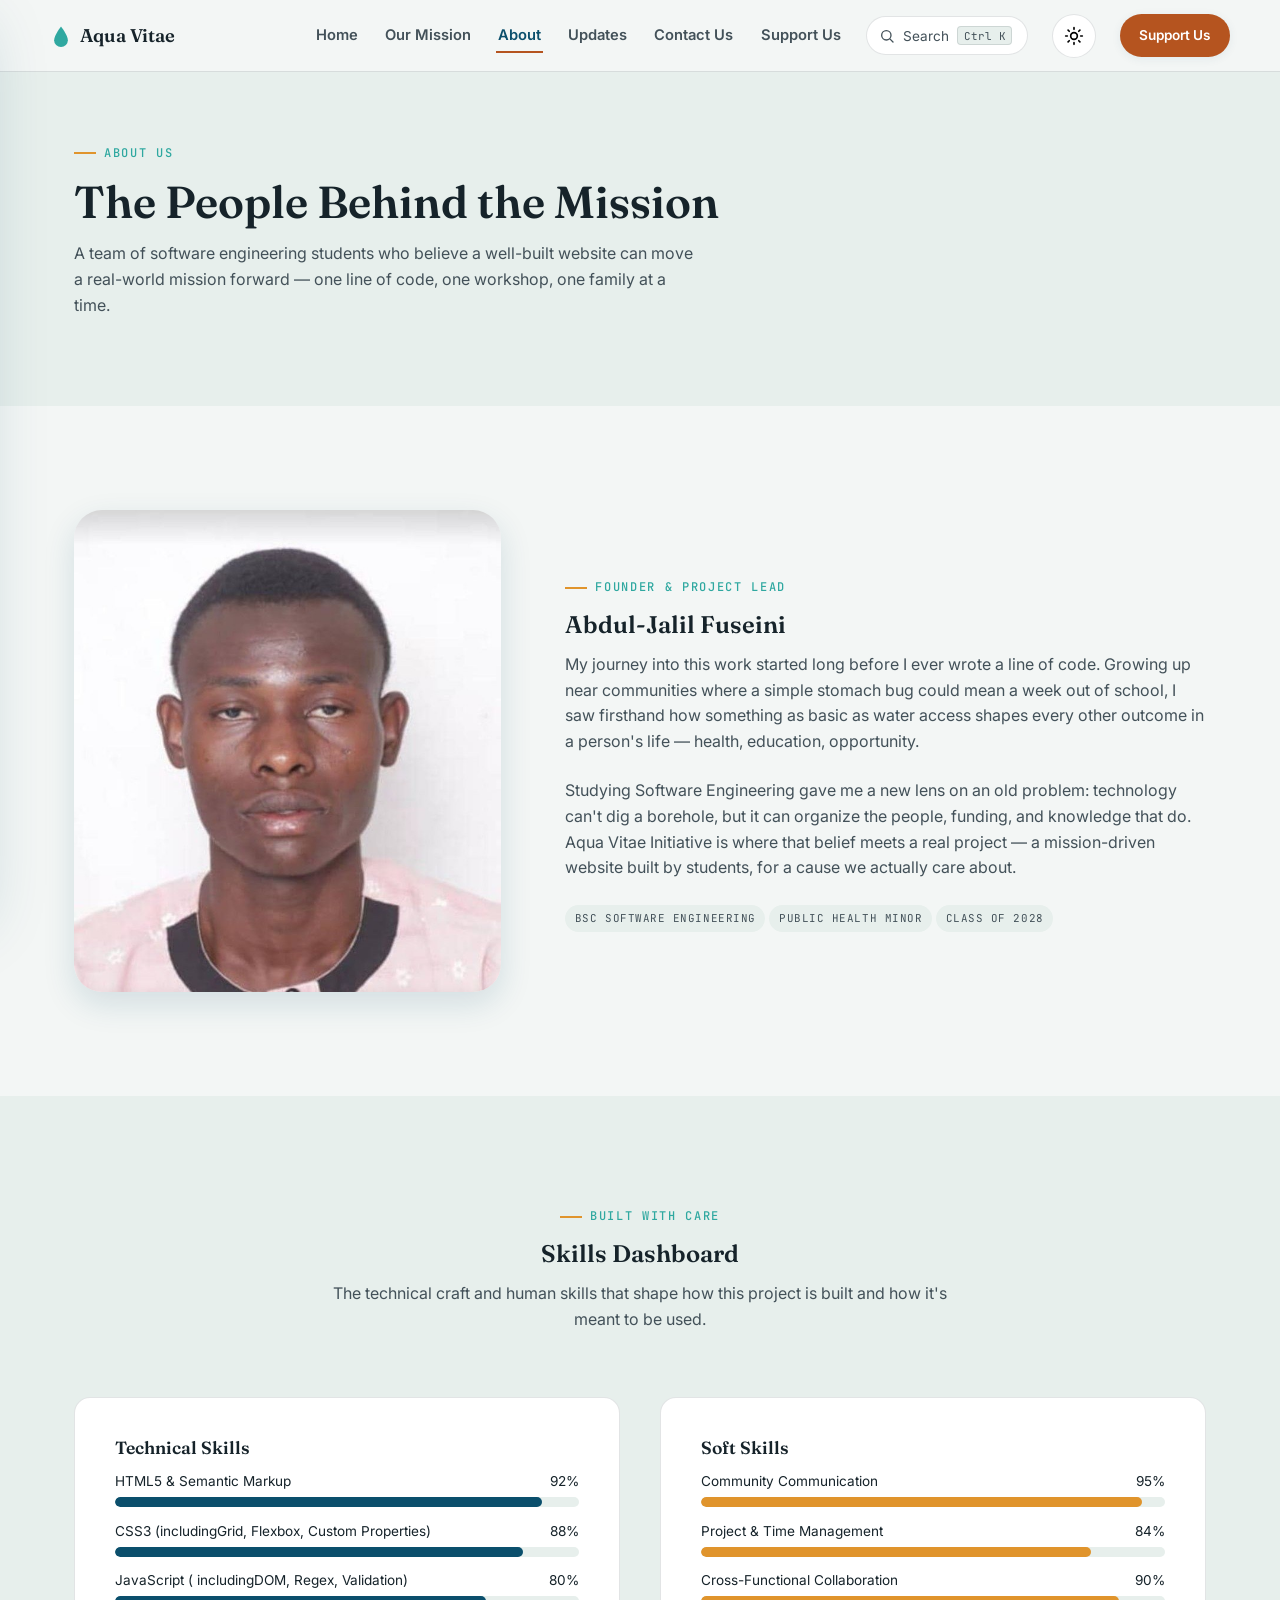
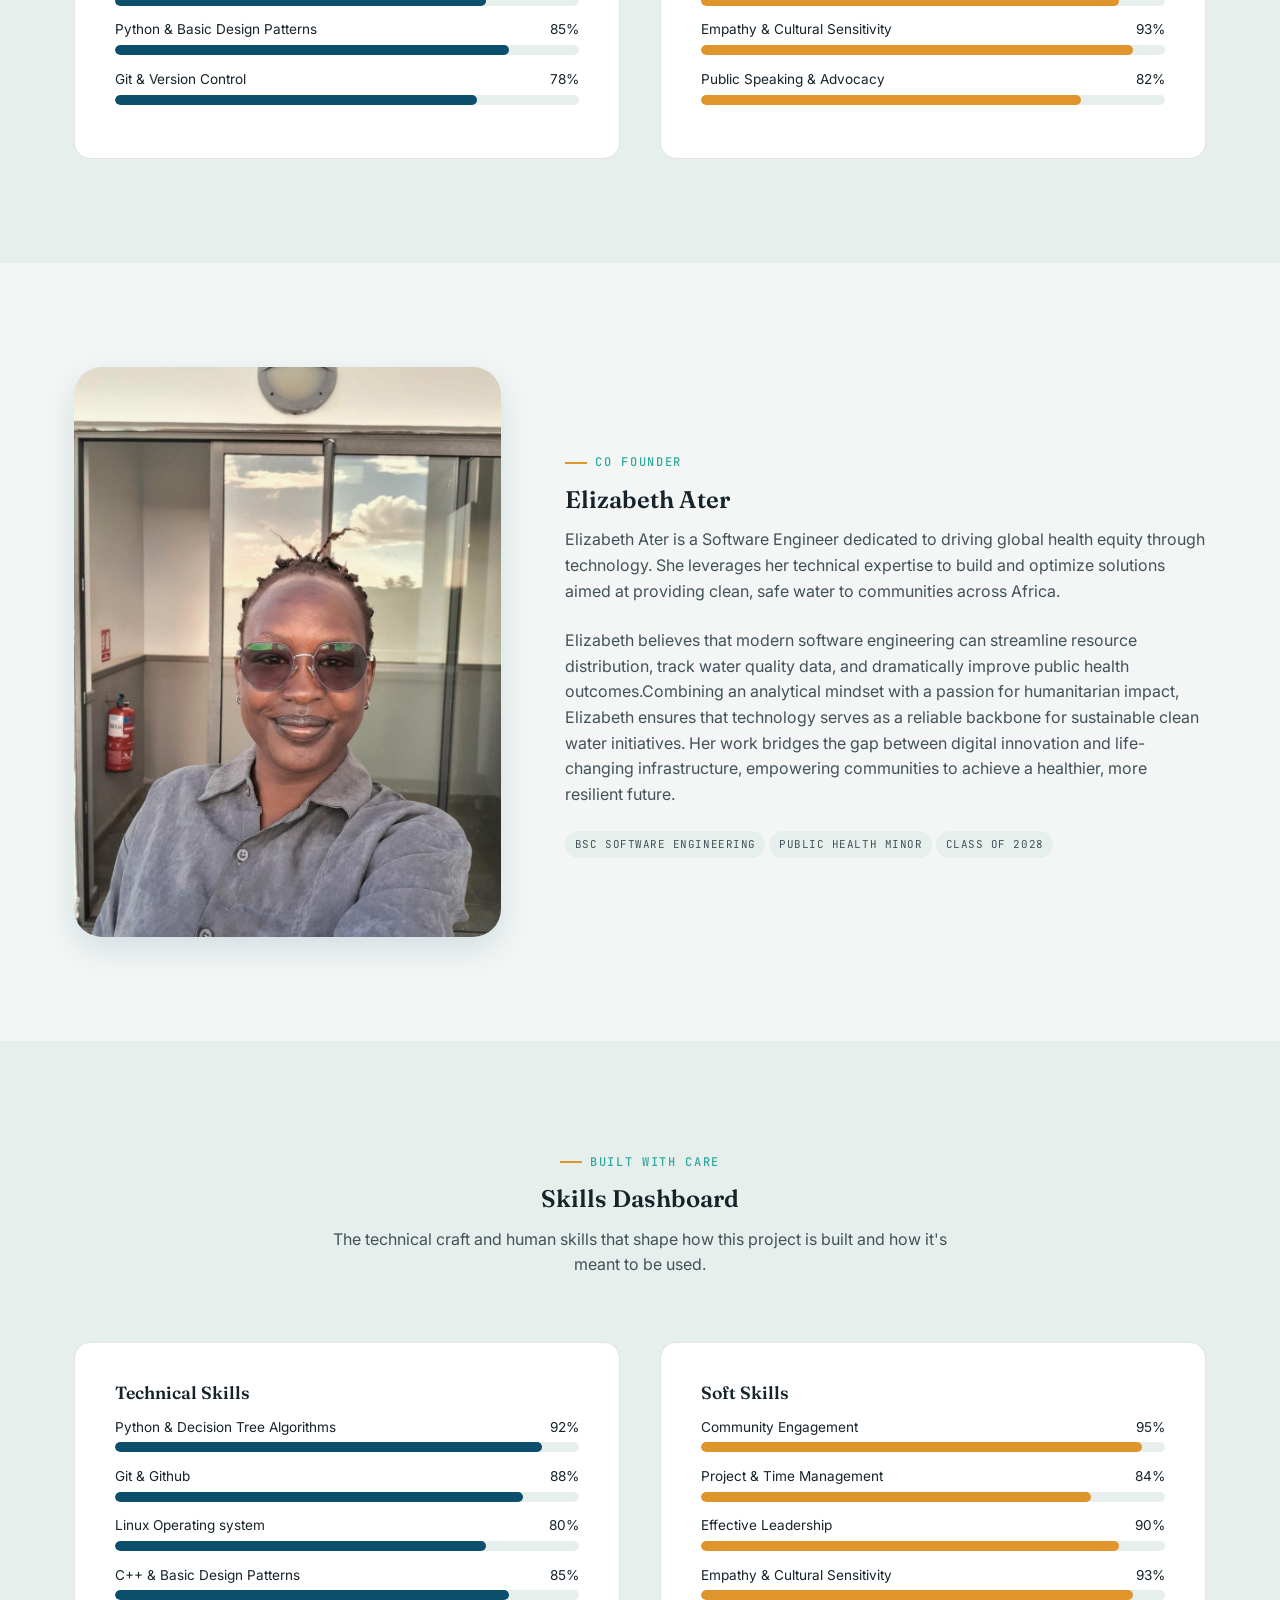
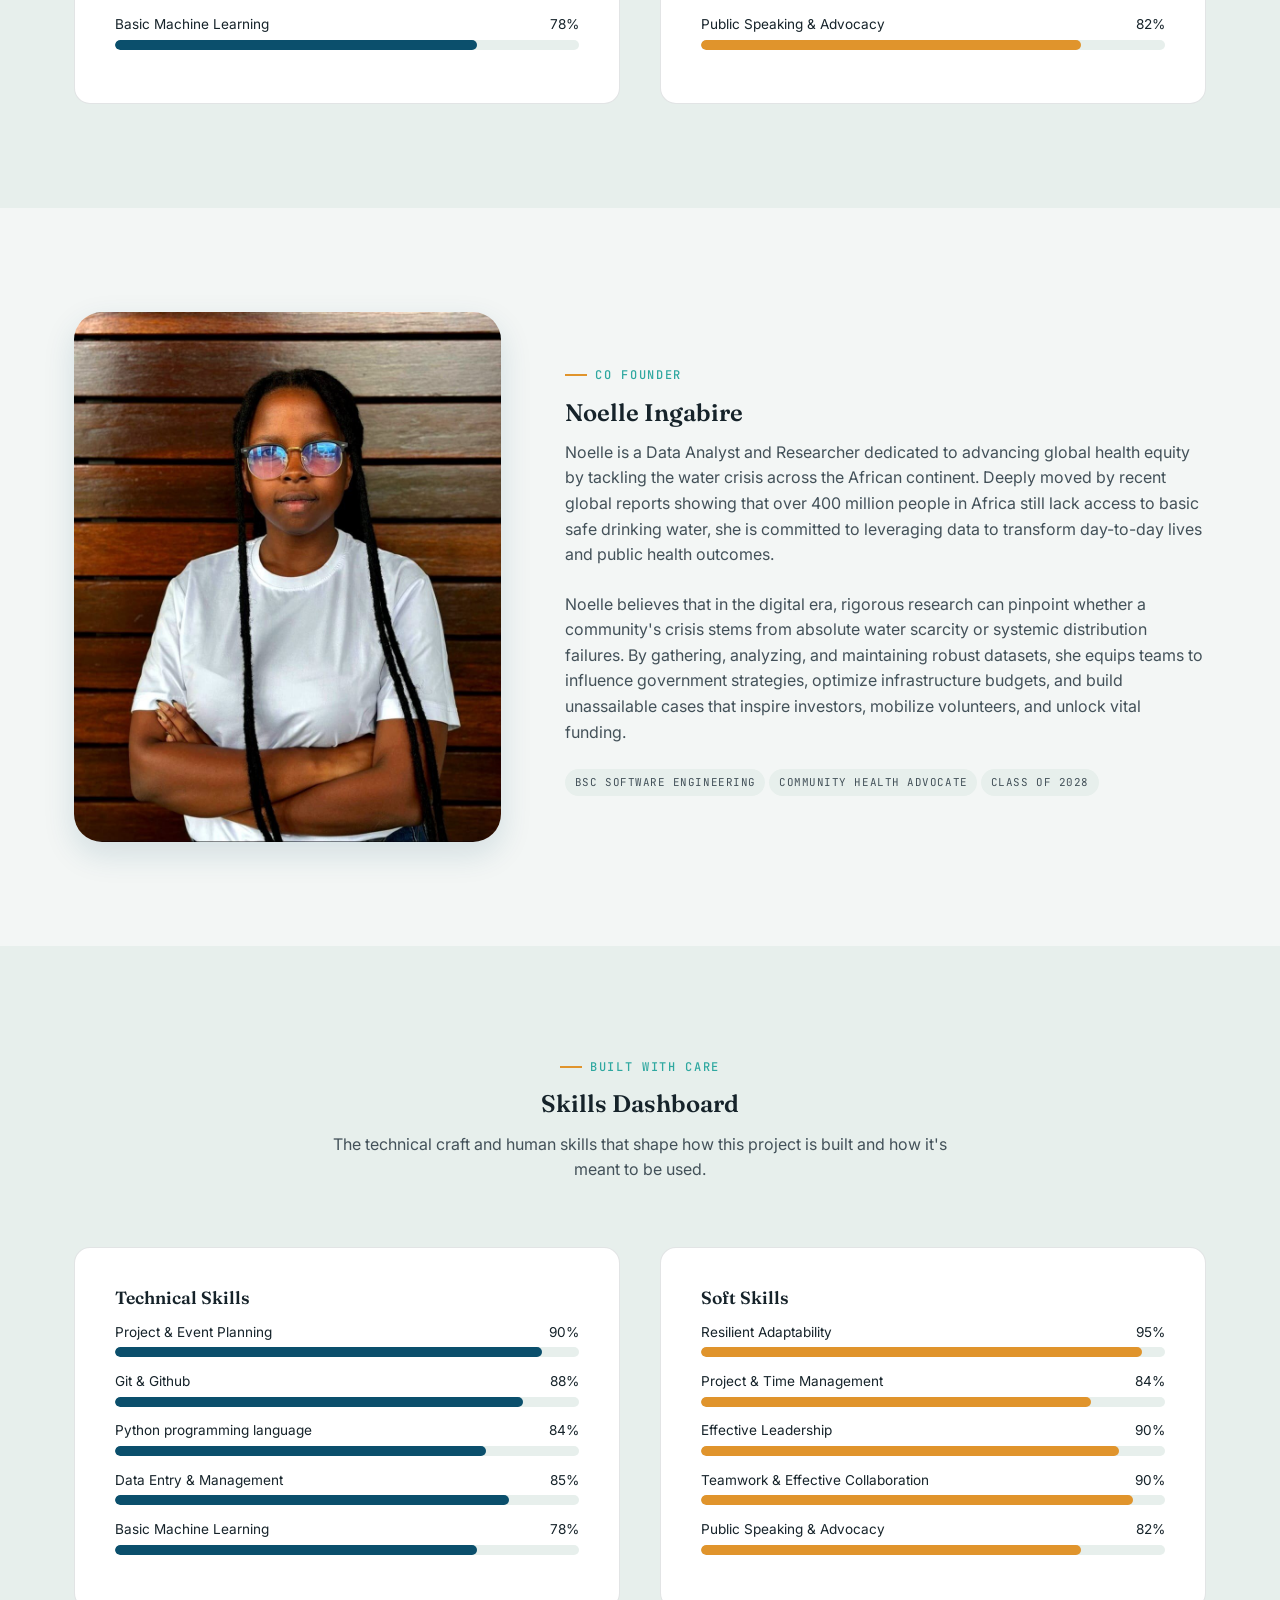
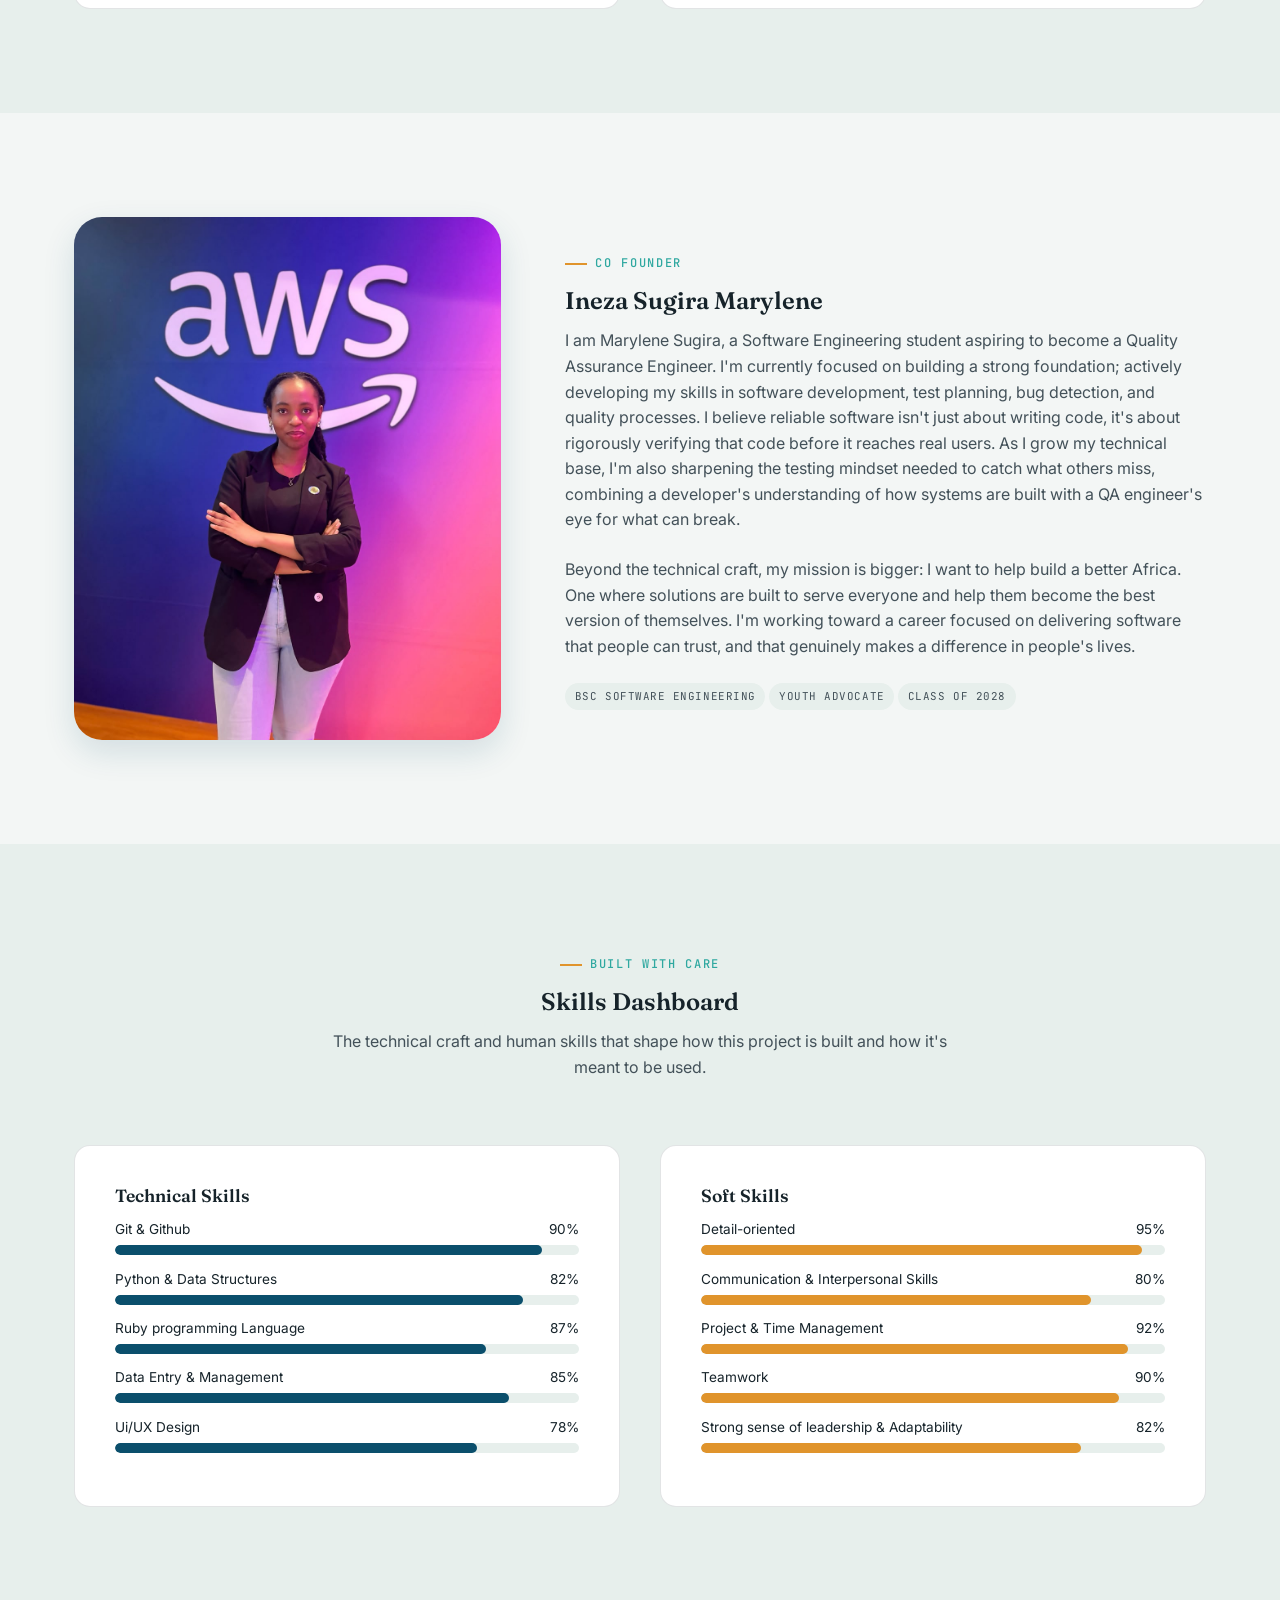
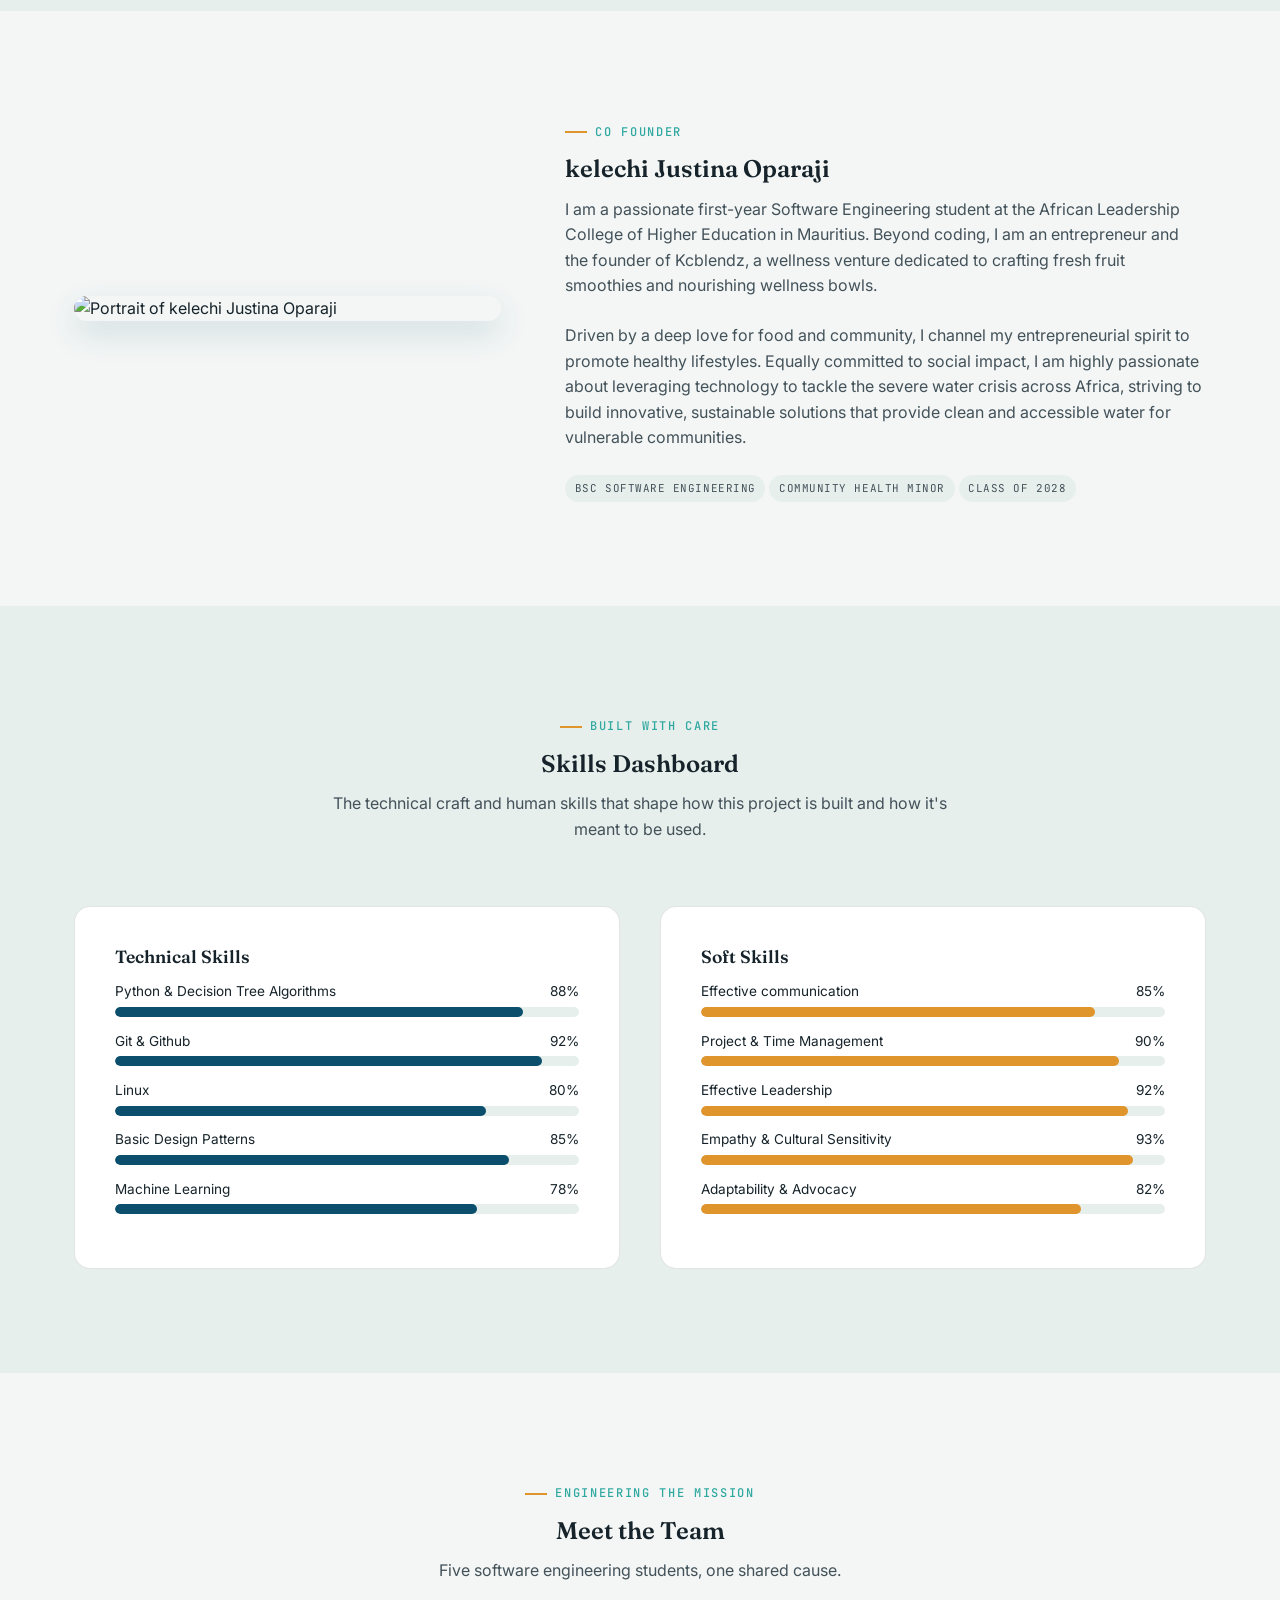
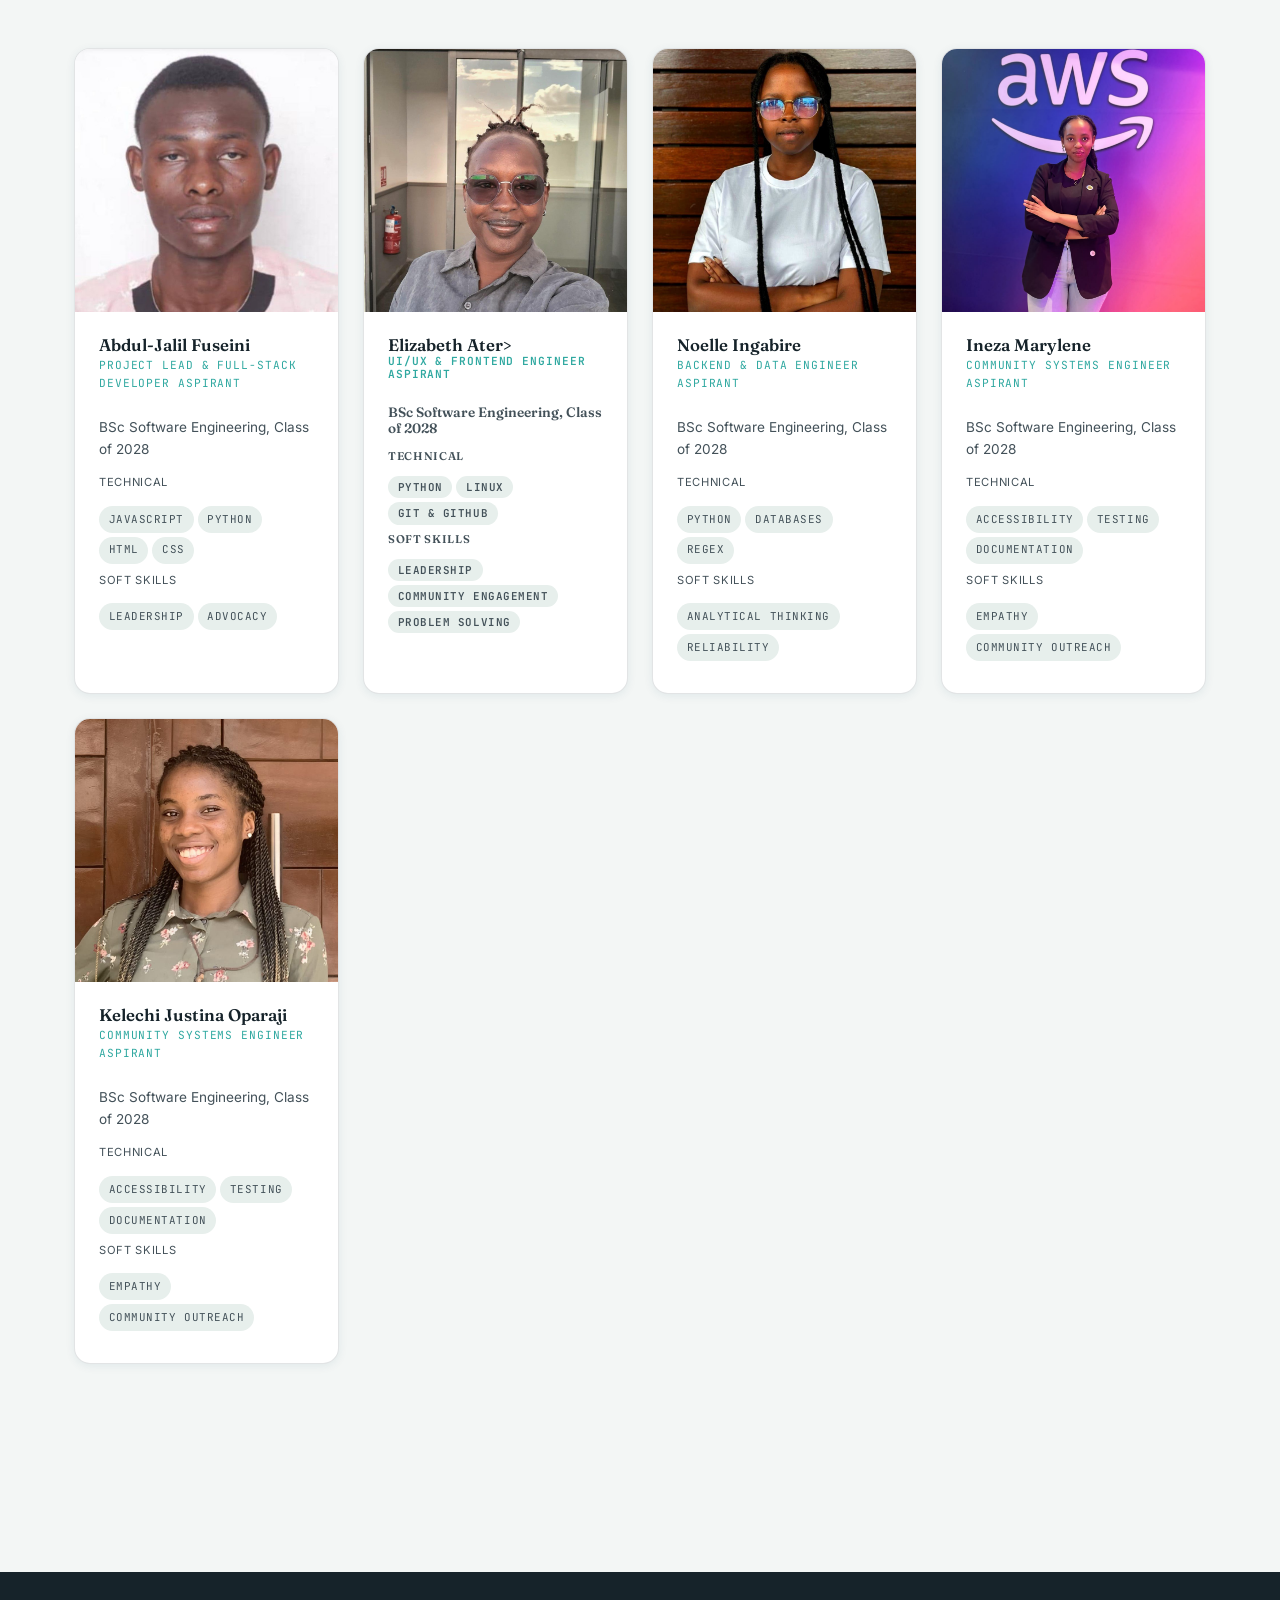
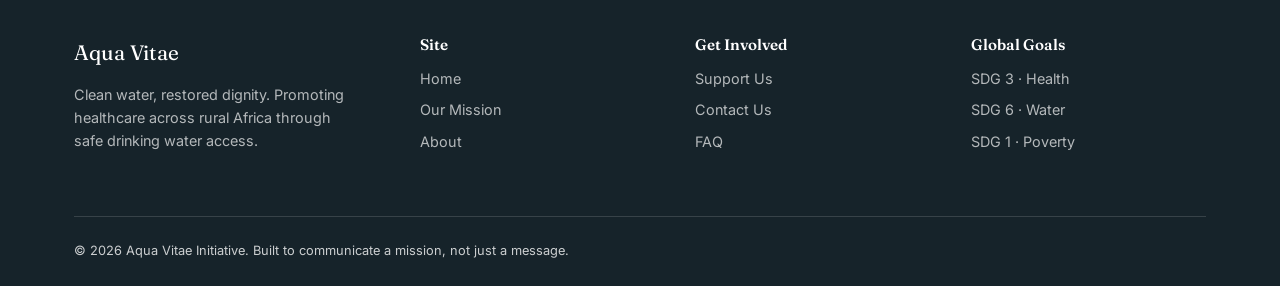
==== commit 11940d15: "I just made some edits in the about page" ====
--- a/about.html
+++ b/about.html
@@ -409,6 +409,87 @@
       </div>
     </div>
   </section>
+
+  <!--       kelechi Justina Oparaji biography           -->
+  <section id="bio">
+    <div class="container">
+      <div class="bio-grid">
+        <div class="bio-photo reveal">
+          <img src="images/kelechi.jpg" alt="Portrait of kelechi Justina Oparaji" loading="lazy">
+        </div>
+        <div class="reveal" style="--i:2">
+          <p class="eyebrow">Co FOUNDER</p>
+          <h2>kelechi Justina Oparaji</h2>
+          <p>I am a passionate first-year Software Engineering student at the African Leadership College of Higher Education in Mauritius. Beyond coding, I am an entrepreneur and the founder of Kcblendz, a wellness venture dedicated to crafting fresh fruit smoothies and nourishing wellness bowls.</p>
+          <p>Driven by a deep love for food and community, I channel my entrepreneurial spirit to promote healthy lifestyles. Equally committed to social impact, I am highly passionate about leveraging technology to tackle the severe water crisis across Africa, striving to build innovative, sustainable solutions that provide clean and accessible water for vulnerable communities.</p>
+          <div class="tag-row">
+            <span class="tag">BSc Software Engineering</span>
+            <span class="tag">Community Health Minor</span>
+            <span class="tag">Class of 2028</span>
+          </div>
+        </div>
+      </div>
+    </div>
+  </section>
+
+  <!--            SKILLS DASHBOARD         -->
+  <section class="section-alt" id="skills">
+    <div class="container">
+      <div class="section-header center reveal">
+        <p class="eyebrow">Built With Care</p>
+        <h2>Skills Dashboard</h2>
+        <p>The technical craft and human skills that shape how this project is built and how it's meant to be used.</p>
+      </div>
+      <div class="skills-dashboard">
+        <div class="skills-col technical reveal">
+          <h3>Technical Skills</h3>
+          <div class="skill-row">
+            <div class="skill-meta"><span>Python &amp; Decision Tree Algorithms</span><span>88%</span></div>
+            <div class="skill-track"><div class="skill-fill" style="--level:88%"></div></div>
+          </div>
+          <div class="skill-row">
+            <div class="skill-meta"><span>Git &amp; Github</span><span>92%</span></div>
+            <div class="skill-track"><div class="skill-fill" style="--level:92%"></div></div>
+          </div>
+          <div class="skill-row">
+            <div class="skill-meta"><span>Linux </span><span>80%</span></div>
+            <div class="skill-track"><div class="skill-fill" style="--level:80%"></div></div>
+          </div>
+          <div class="skill-row">
+            <div class="skill-meta"><span>Basic Design Patterns</span><span>85%</span></div>
+            <div class="skill-track"><div class="skill-fill" style="--level:85%"></div></div>
+          </div>
+          <div class="skill-row">
+            <div class="skill-meta"><span>Machine Learning</span><span>78%</span></div>
+            <div class="skill-track"><div class="skill-fill" style="--level:78%"></div></div>
+          </div>
+        </div>
+        <div class="skills-col soft reveal" style="--i:1">
+          <h3>Soft Skills</h3>
+          <div class="skill-row">
+            <div class="skill-meta"><span>Effective communication</span><span>85%</span></div>
+            <div class="skill-track"><div class="skill-fill" style="--level:85%"></div></div>
+          </div>
+          <div class="skill-row">
+            <div class="skill-meta"><span>Project &amp; Time Management</span><span>90%</span></div>
+            <div class="skill-track"><div class="skill-fill" style="--level:90%"></div></div>
+          </div>
+          <div class="skill-row">
+            <div class="skill-meta"><span>Effective Leadership</span><span>92%</span></div>
+            <div class="skill-track"><div class="skill-fill" style="--level:92%"></div></div>
+          </div>
+          <div class="skill-row">
+            <div class="skill-meta"><span>Empathy &amp; Cultural Sensitivity</span><span>93%</span></div>
+            <div class="skill-track"><div class="skill-fill" style="--level:93%"></div></div>
+          </div>
+          <div class="skill-row">
+            <div class="skill-meta"><span>Adaptability &amp; Advocacy</span><span>82%</span></div>
+            <div class="skill-track"><div class="skill-fill" style="--level:82%"></div></div>
+          </div>
+        </div>
+      </div>
+    </div>
+  </section>
   
 
   <!--              OUR TEAM GRID          -->
@@ -490,7 +571,7 @@
         </article>
 
         <article class="team-card reveal" style="--i:3">
-          <img src="images/avatar-community.svg" alt="Portrait photo of Kelechi Justina Oparaji" loading="lazy">
+          <img src="images/Kelechi.jpg" alt="Portrait photo of Kelechi Justina Oparaji" loading="lazy">
           <div class="team-body">
             <h3 style="font-size:1.05rem; margin-bottom:2px;">Kelechi Justina Oparaji</h3>
             <p class="team-role">Community Systems Engineer aspirant</p>
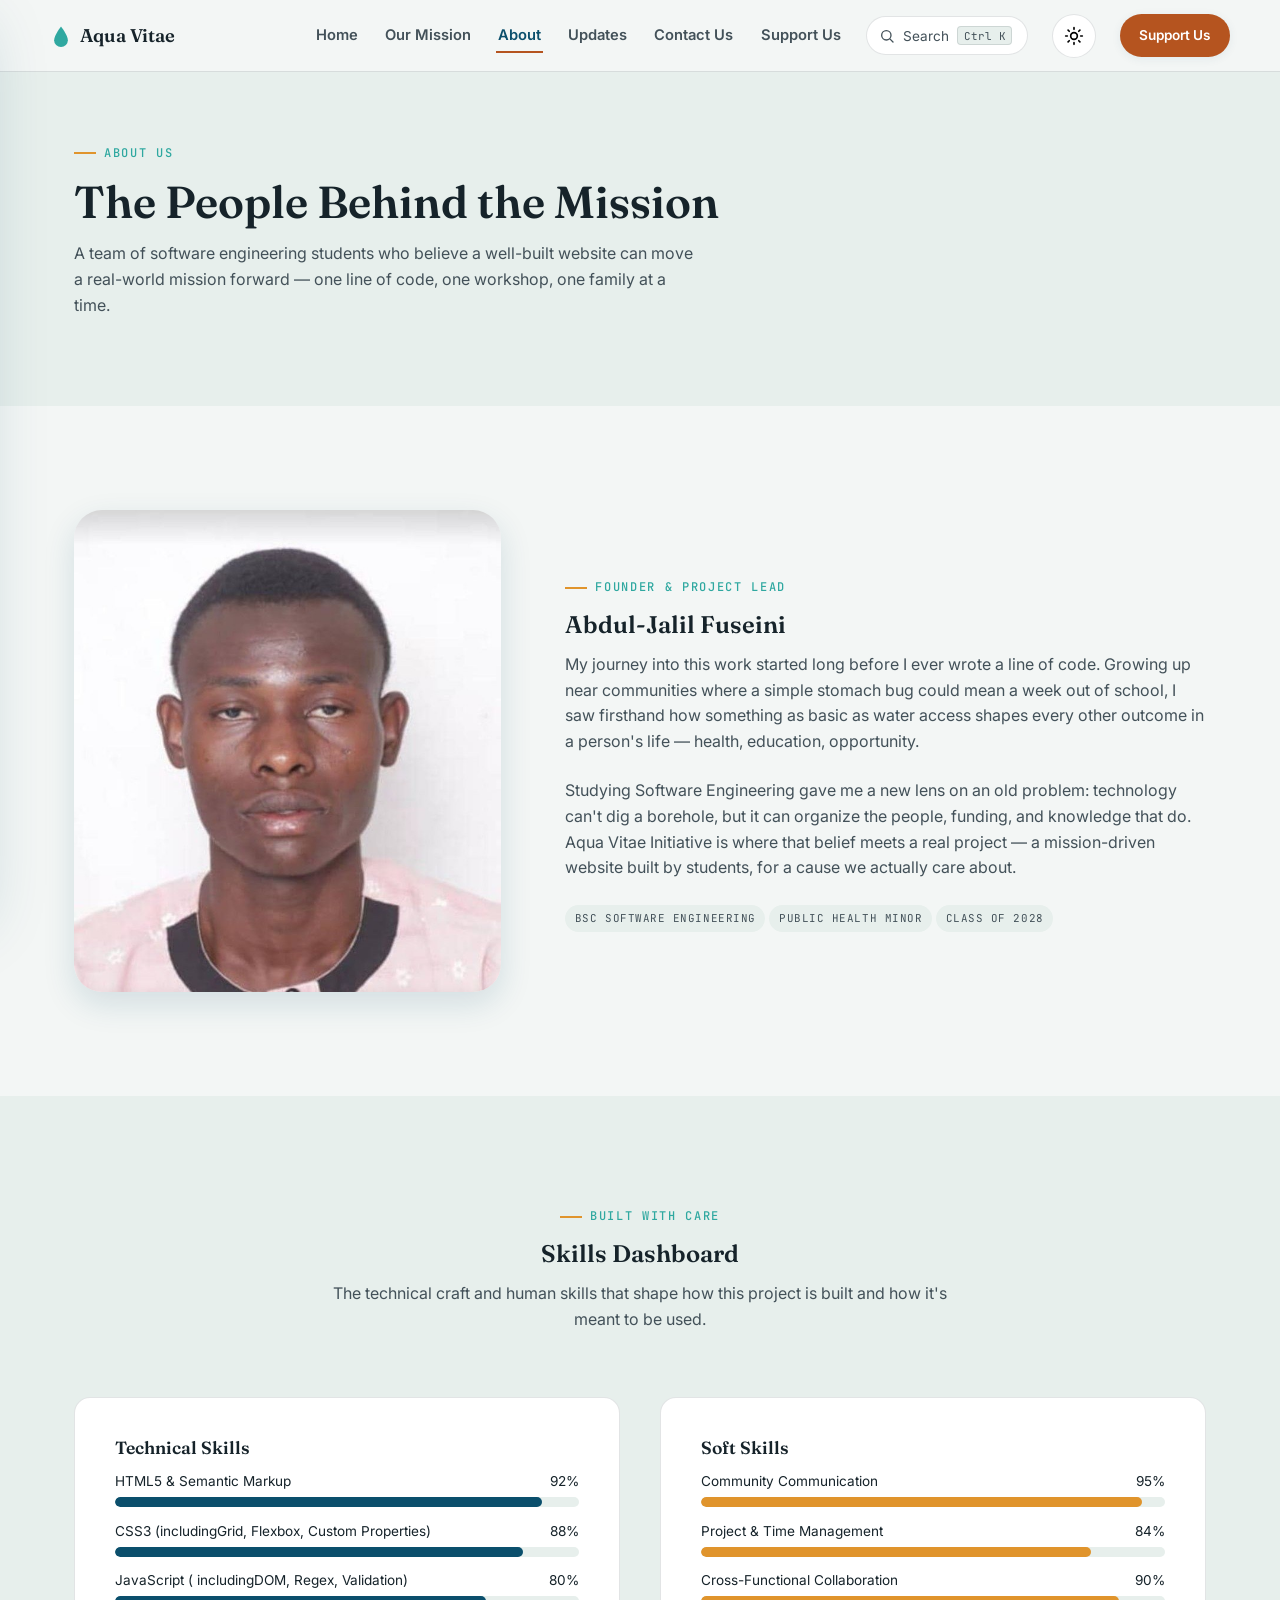
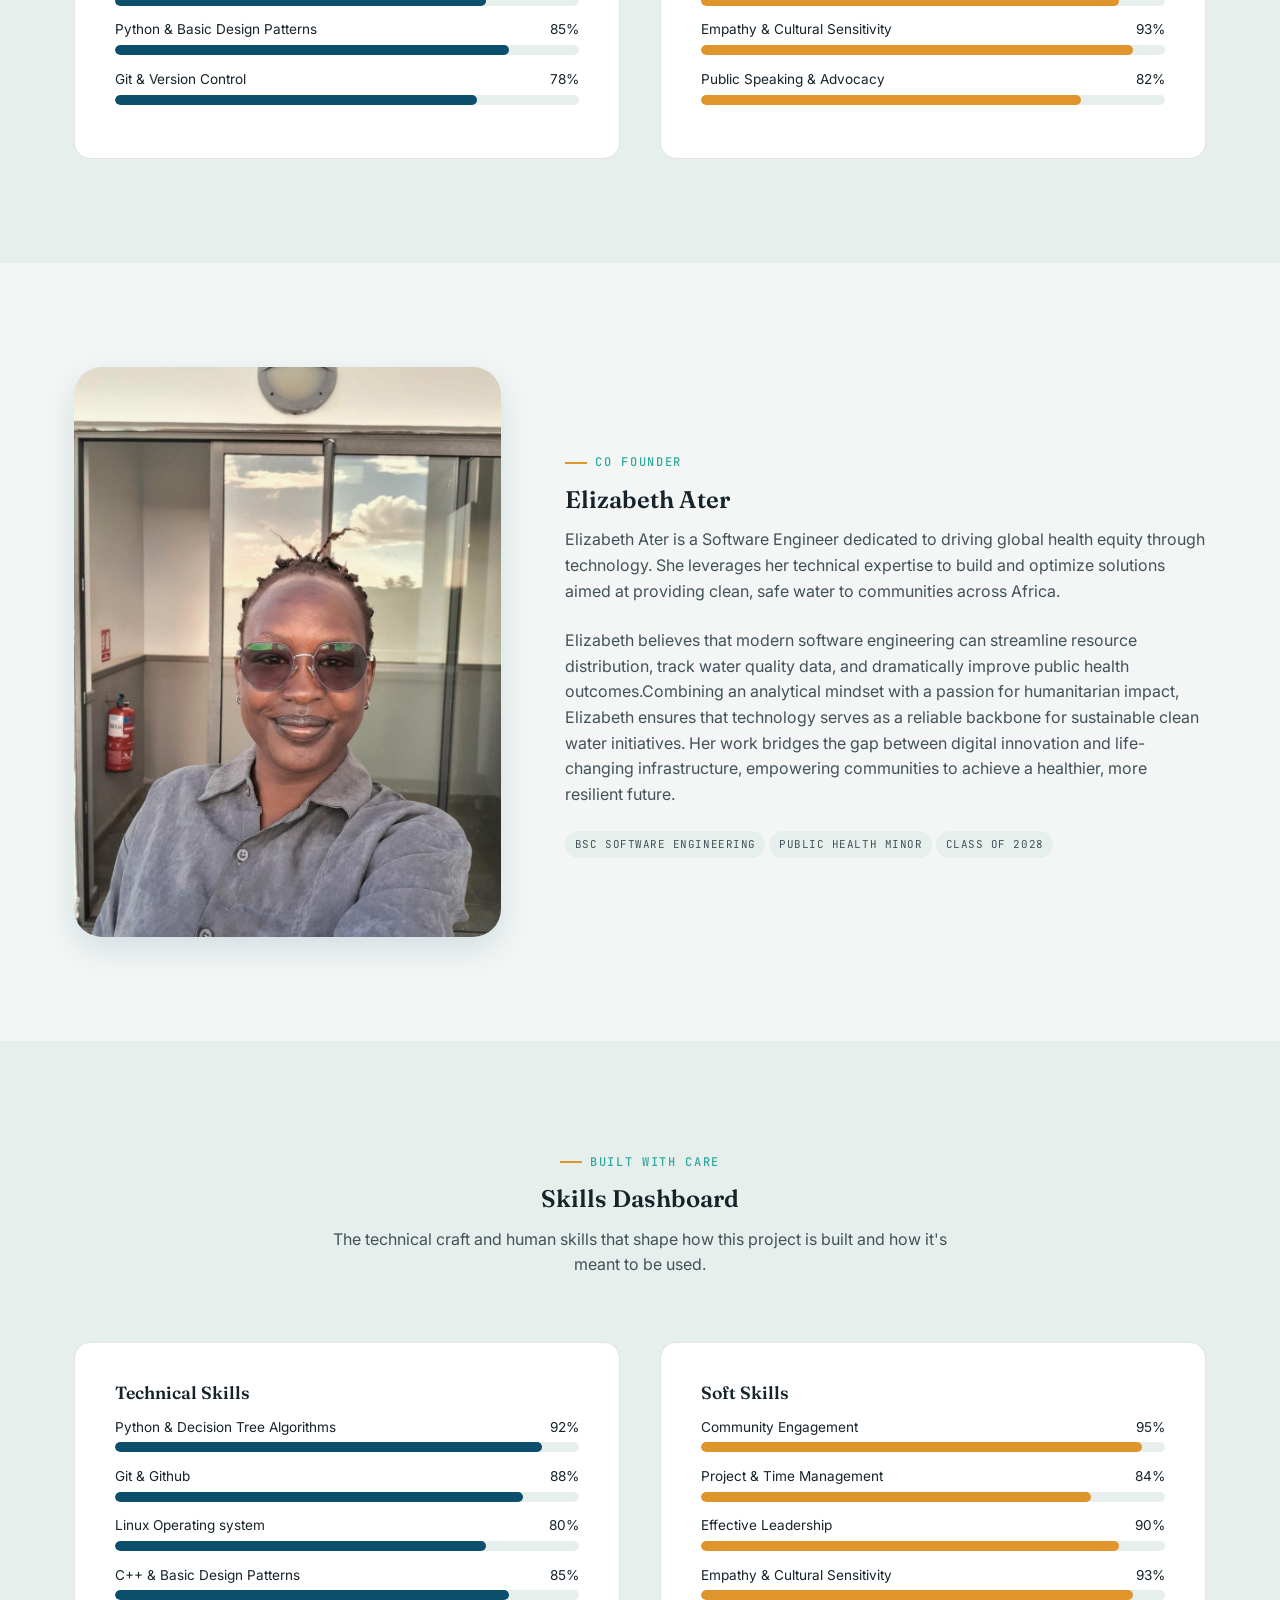
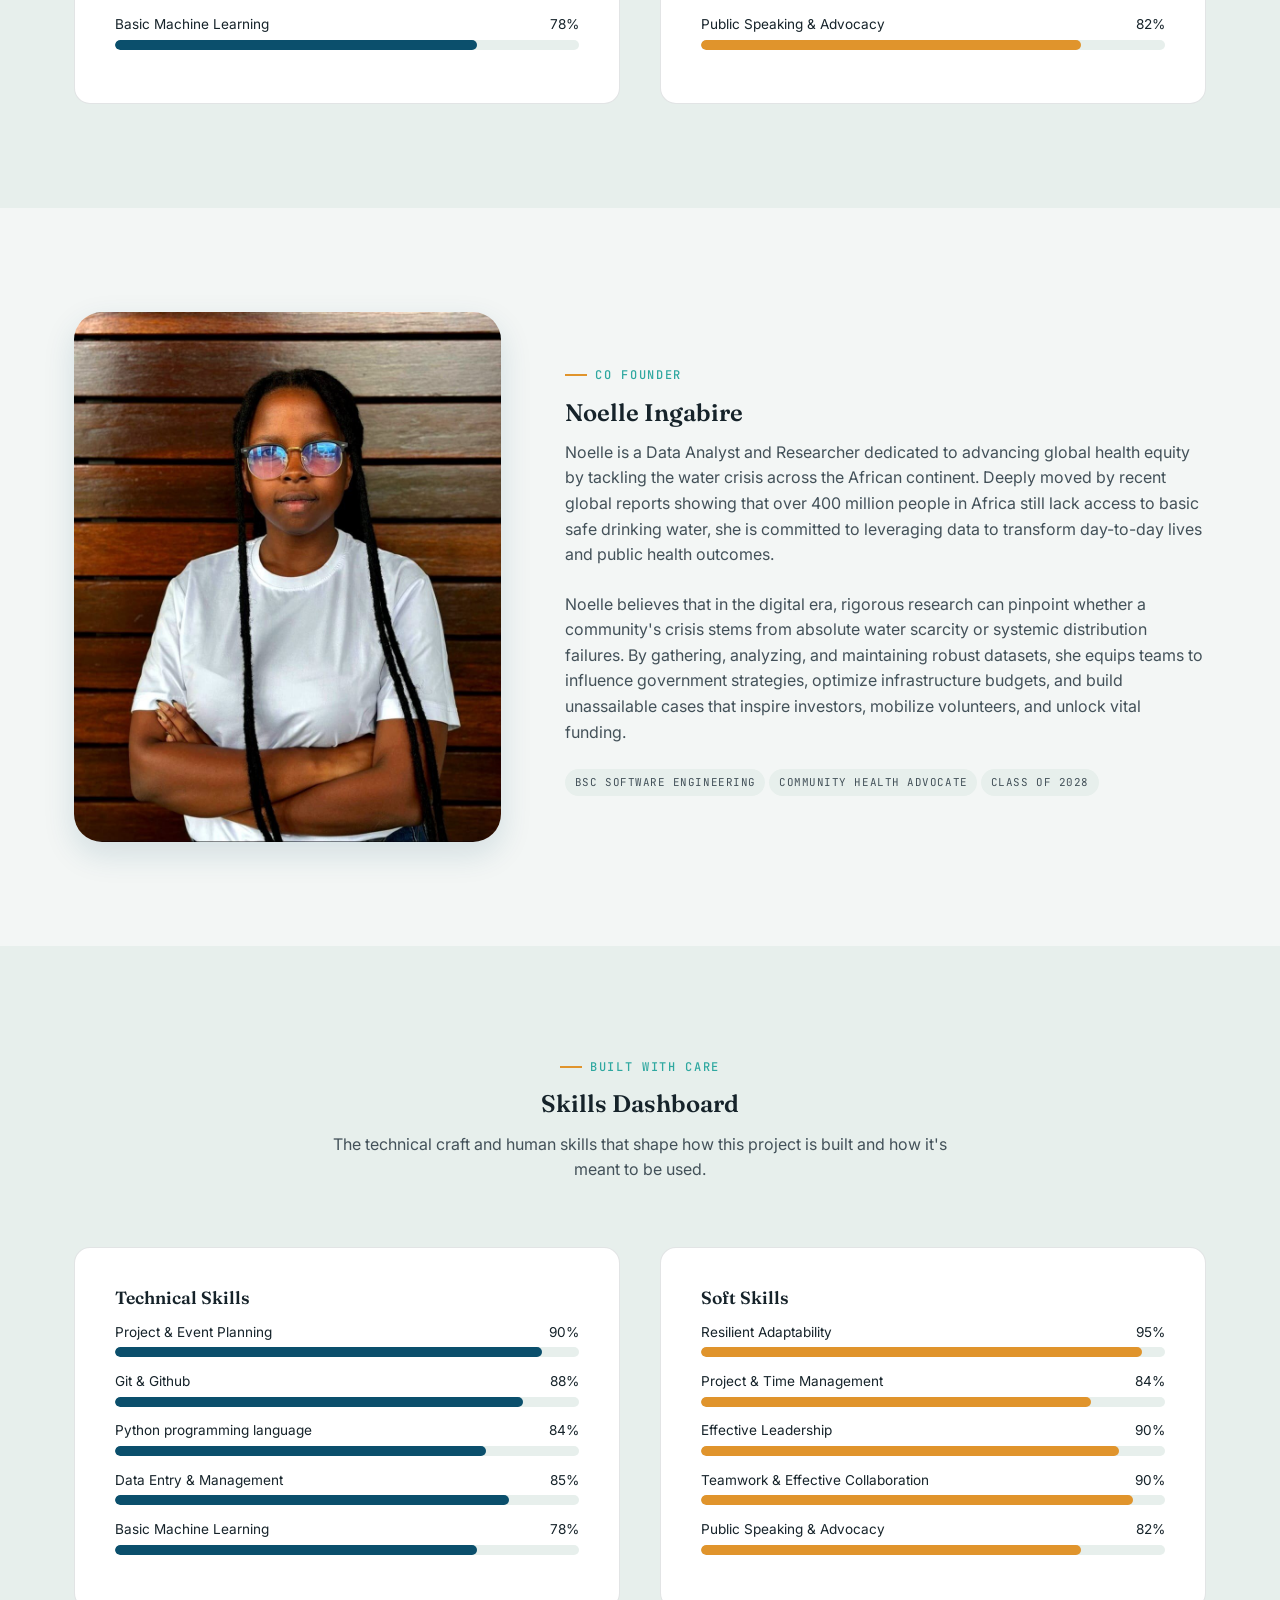
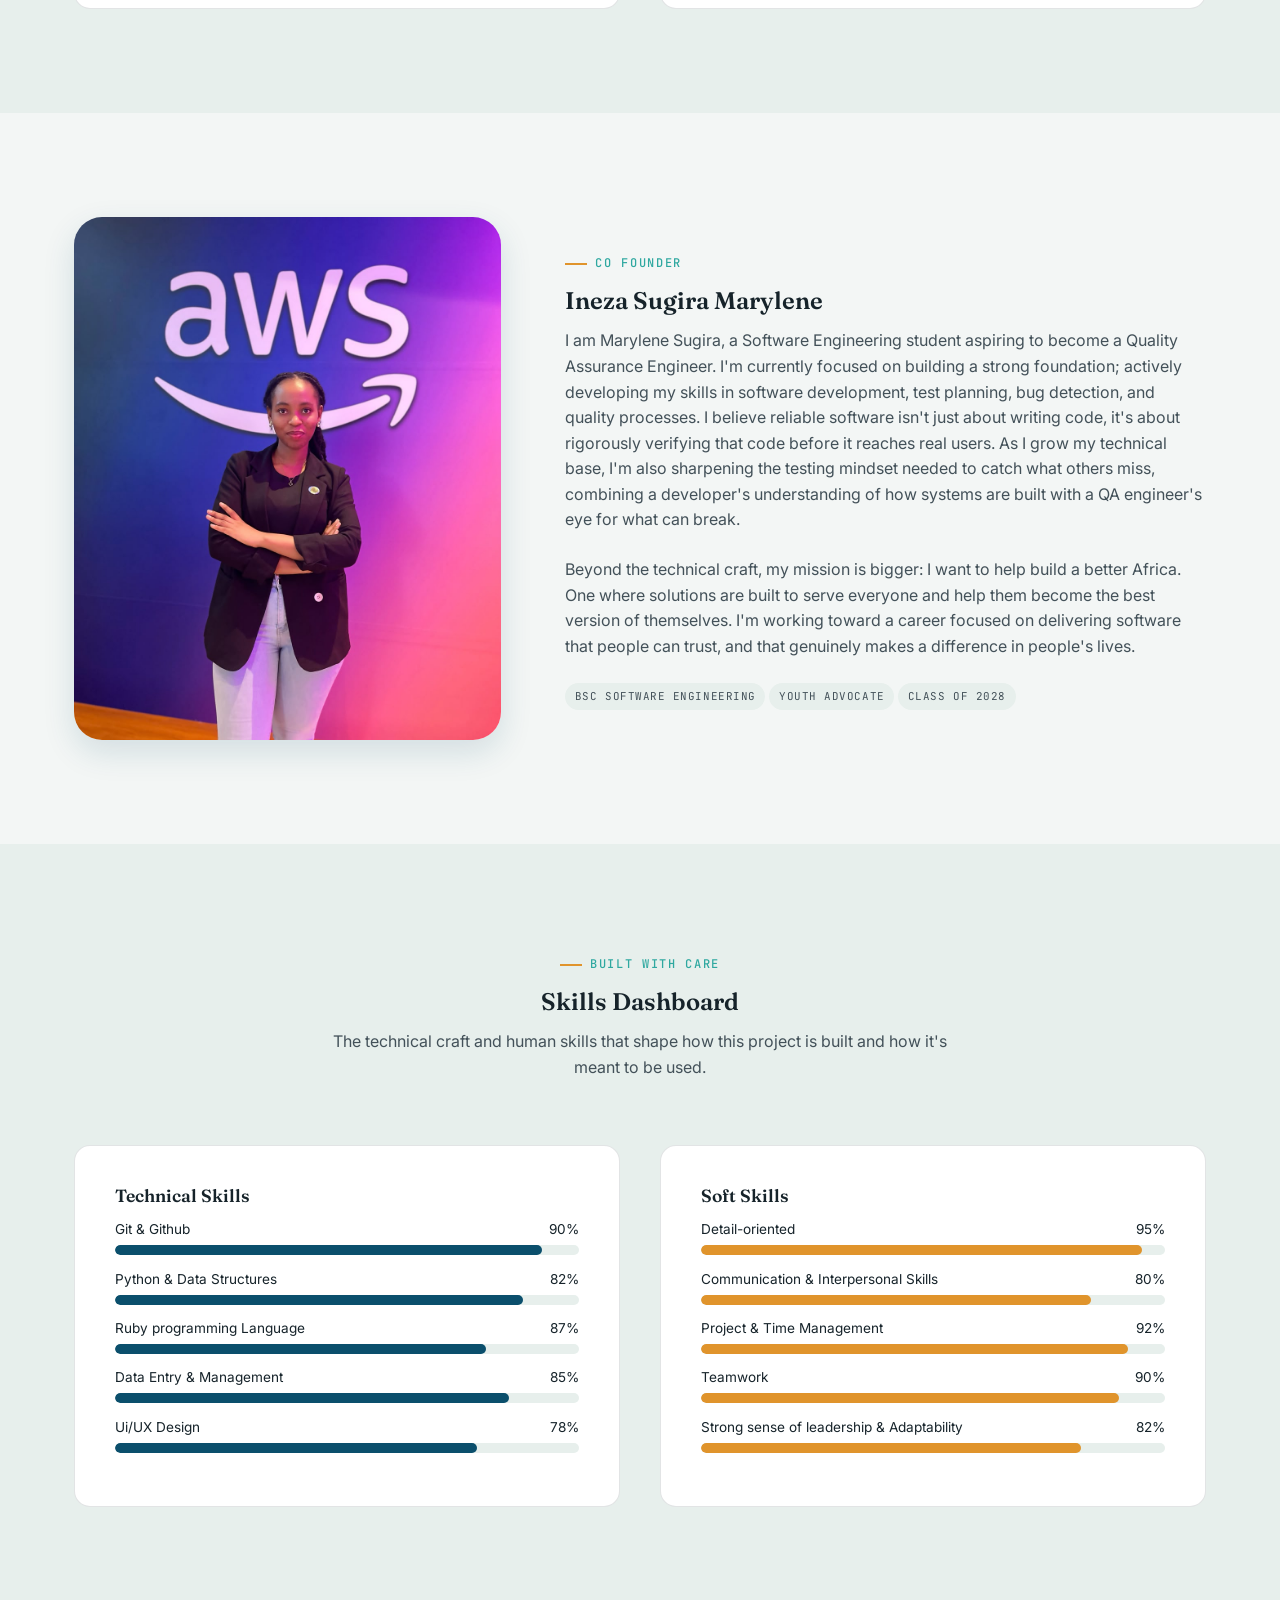
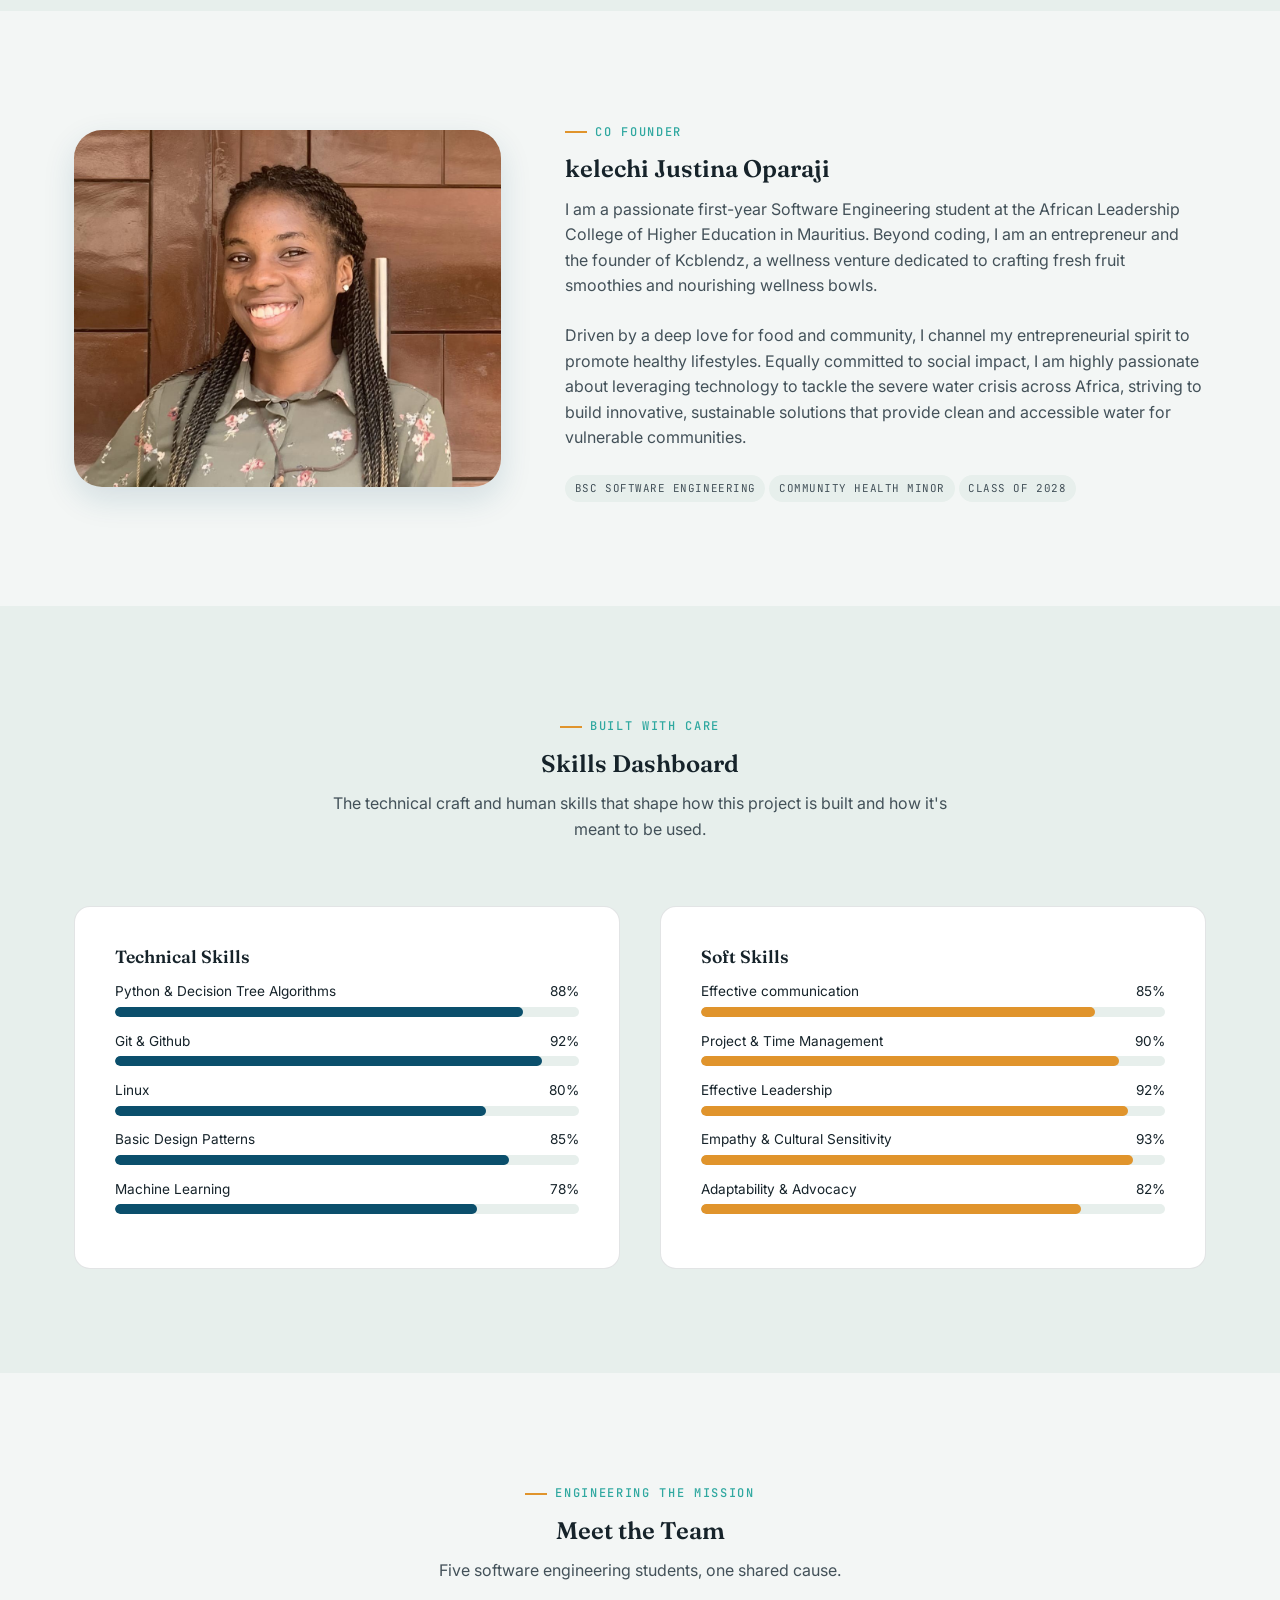
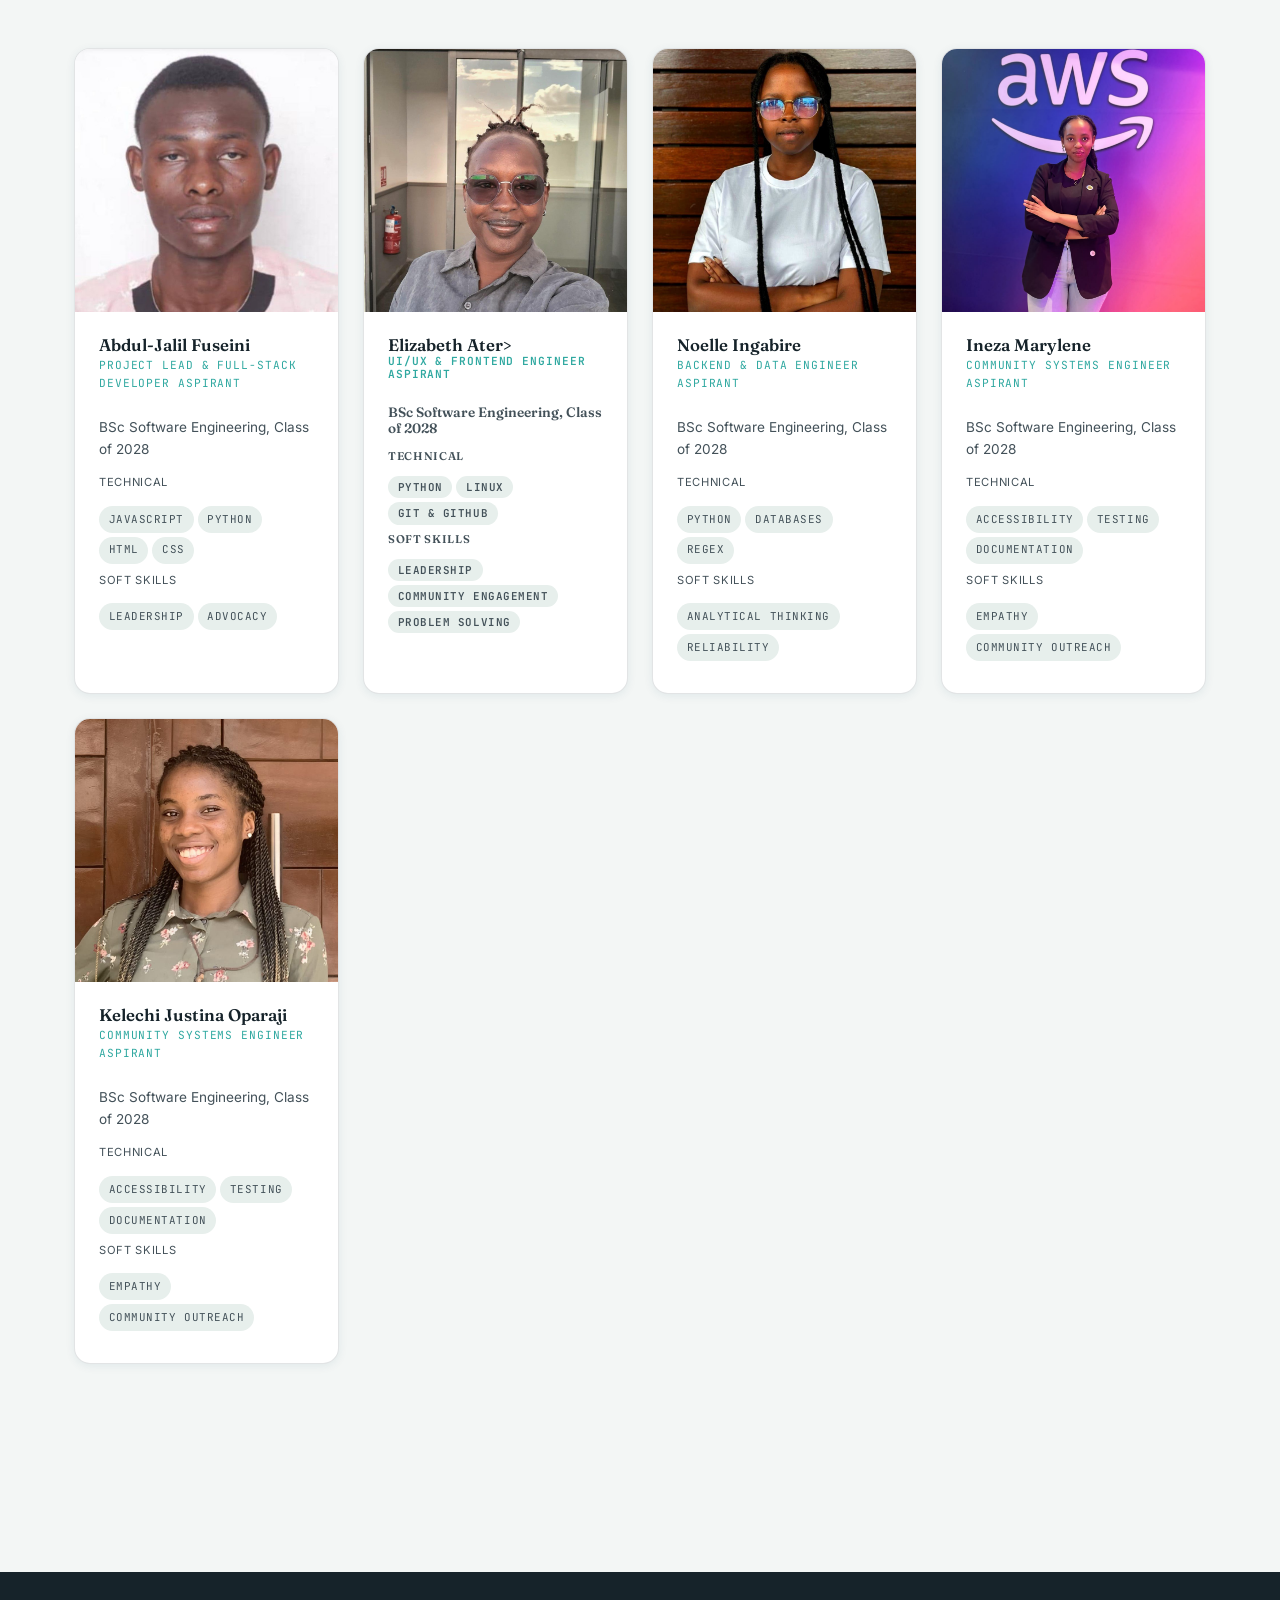
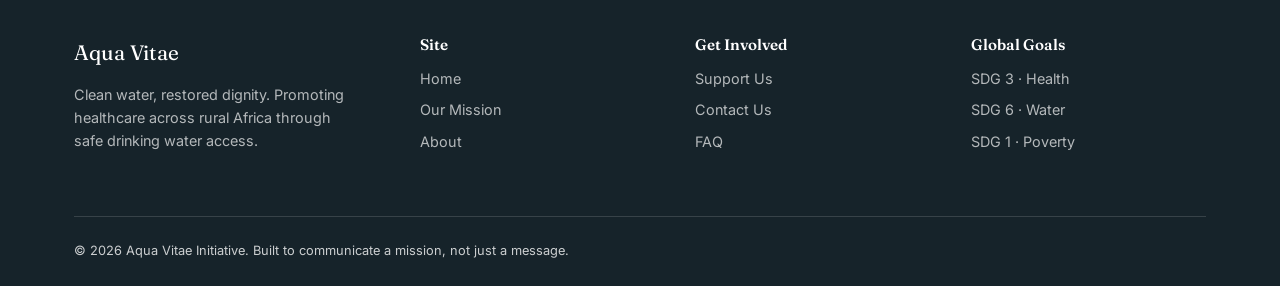
==== commit 831e85ab: "Update image source path for Kelechi's photo" ====
--- a/about.html
+++ b/about.html
@@ -415,7 +415,7 @@
     <div class="container">
       <div class="bio-grid">
         <div class="bio-photo reveal">
-          <img src="images/kelechi.jpg" alt="Portrait of kelechi Justina Oparaji" loading="lazy">
+          <img src="/images/Kelechi.jpg" alt="Portrait of kelechi Justina Oparaji" loading="lazy">
         </div>
         <div class="reveal" style="--i:2">
           <p class="eyebrow">Co FOUNDER</p>
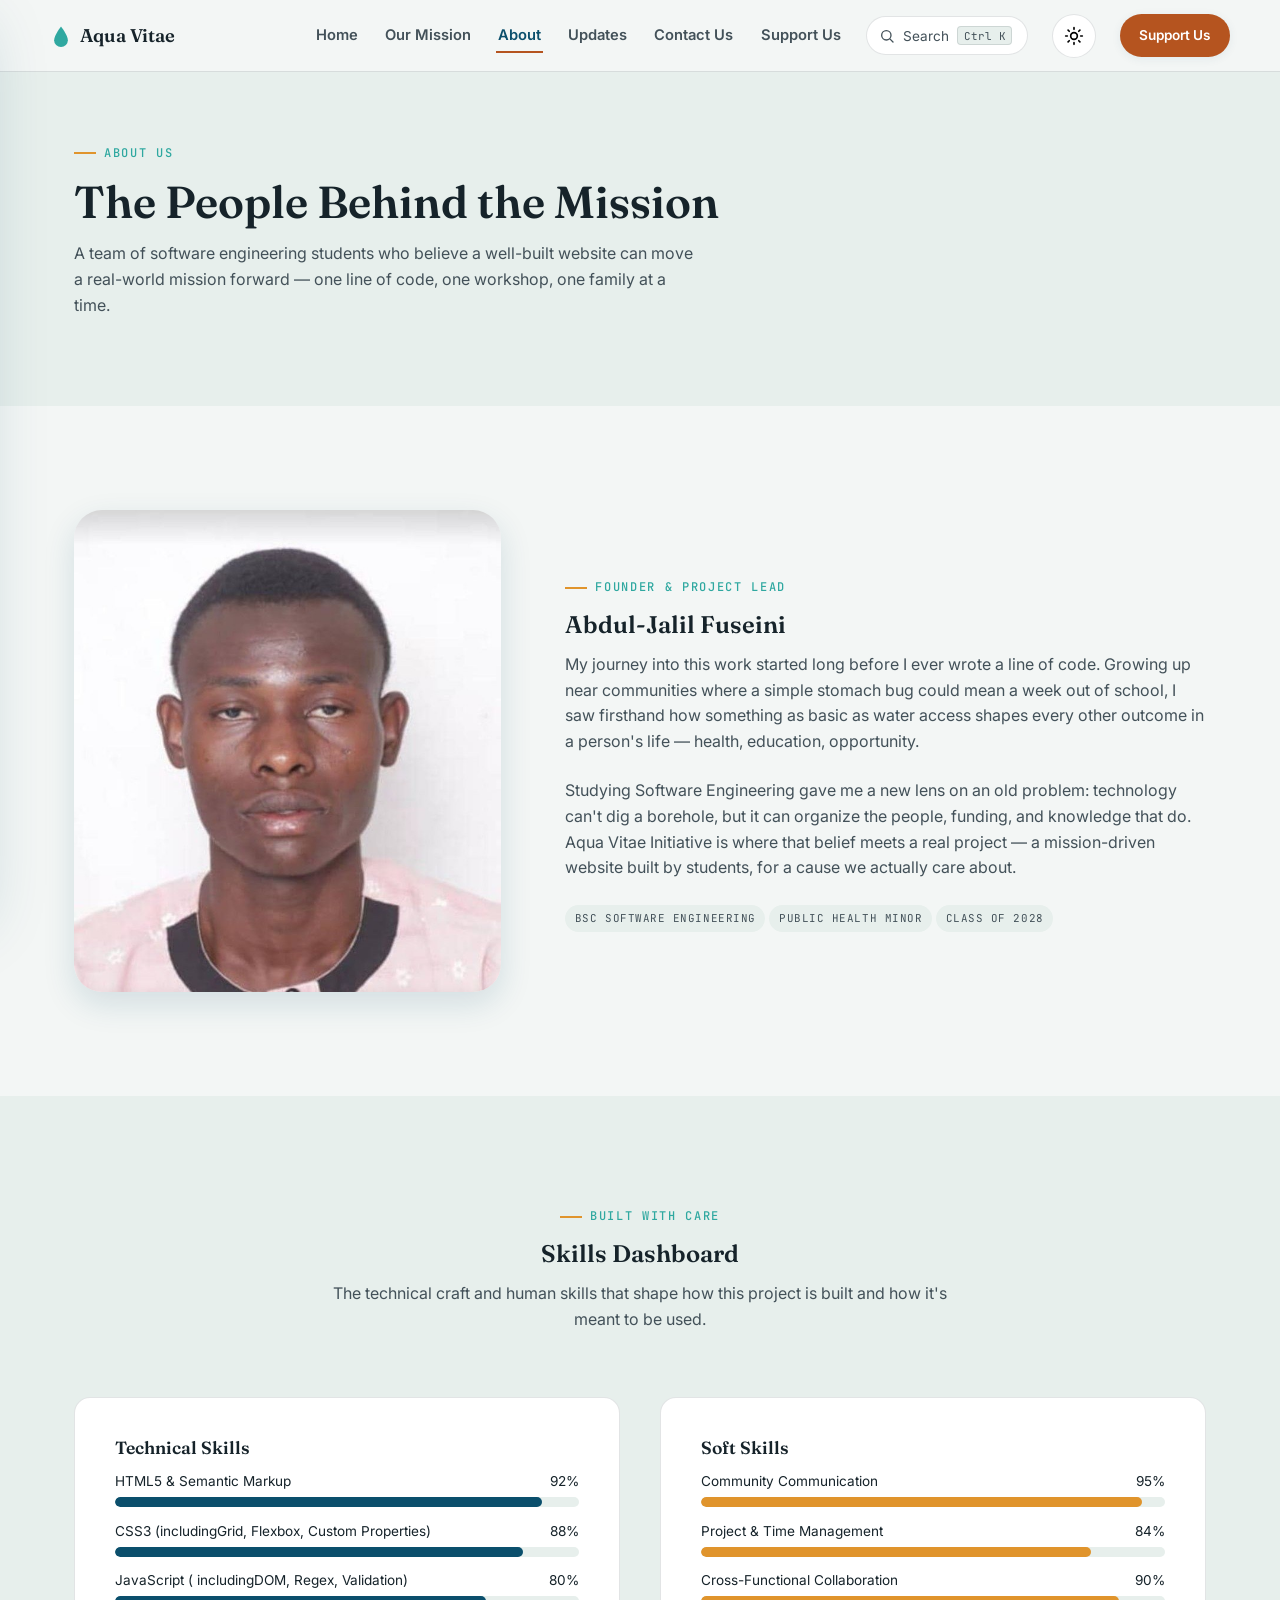
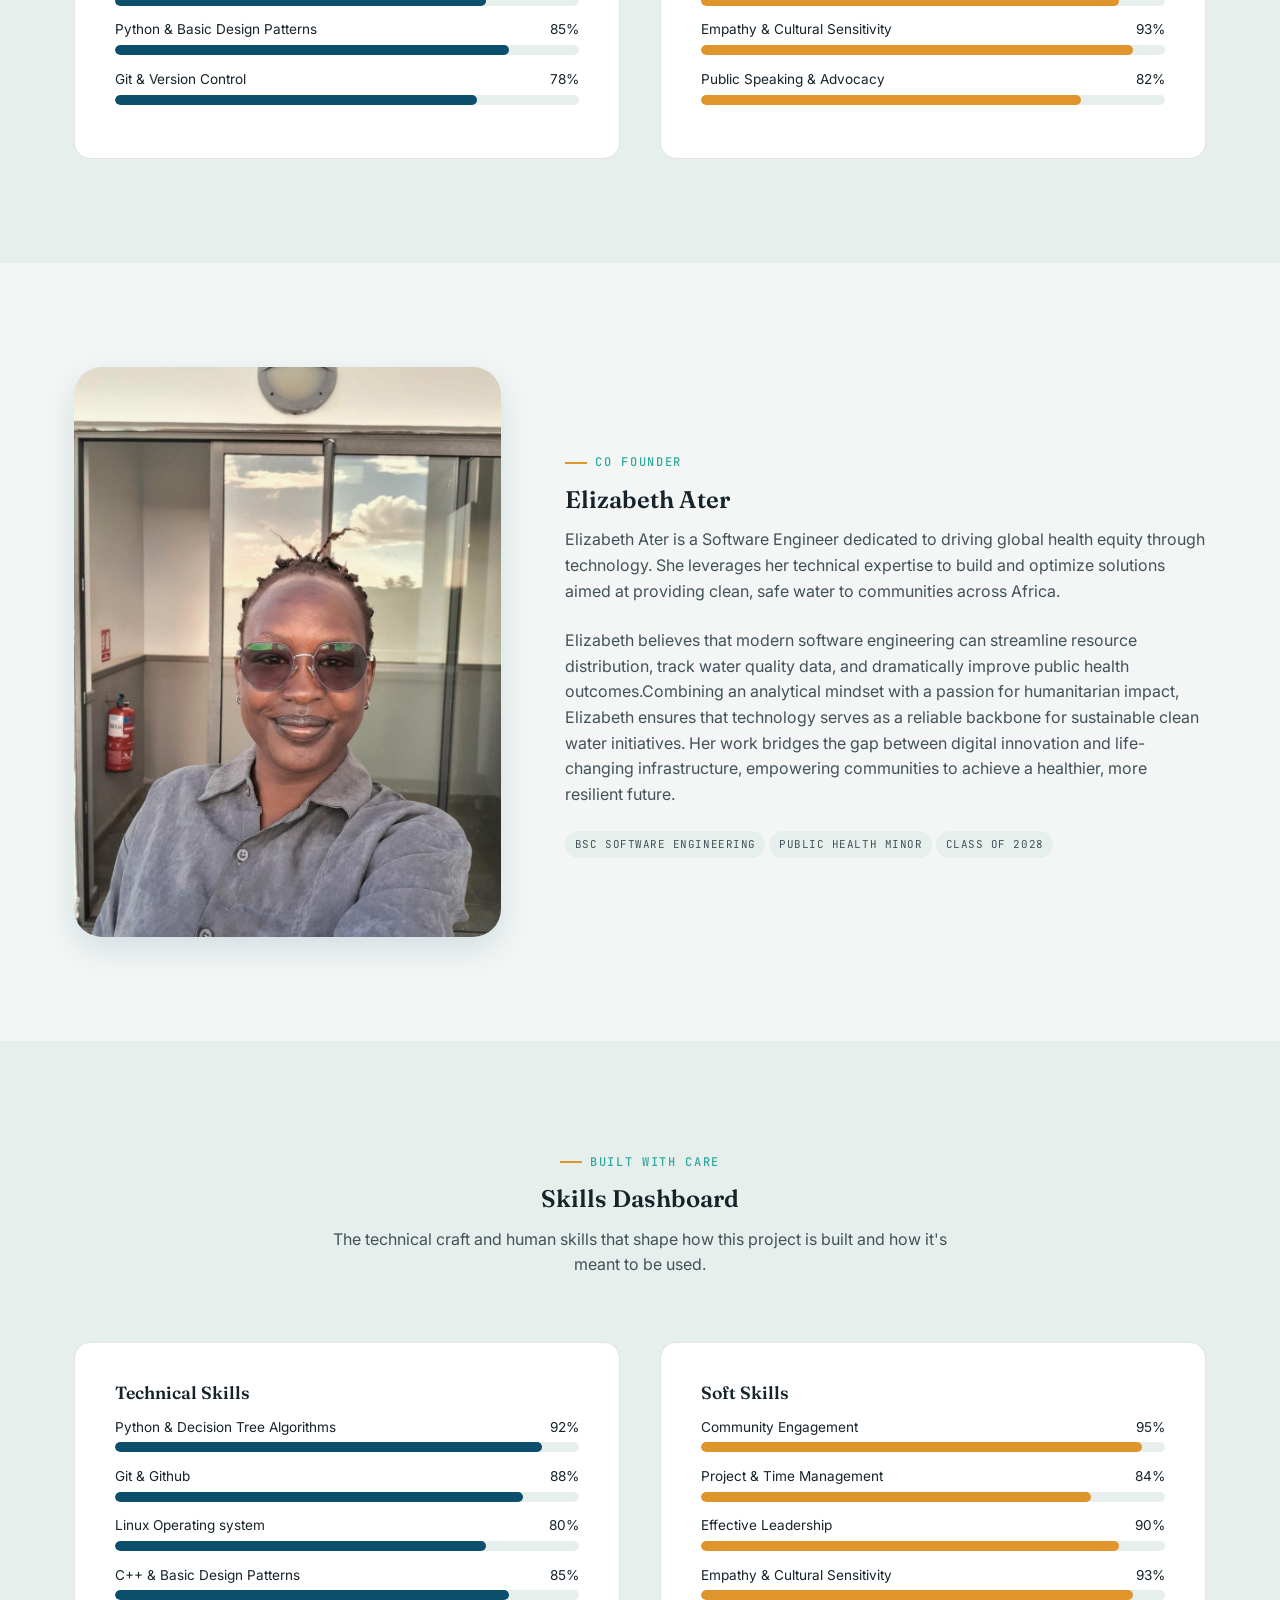
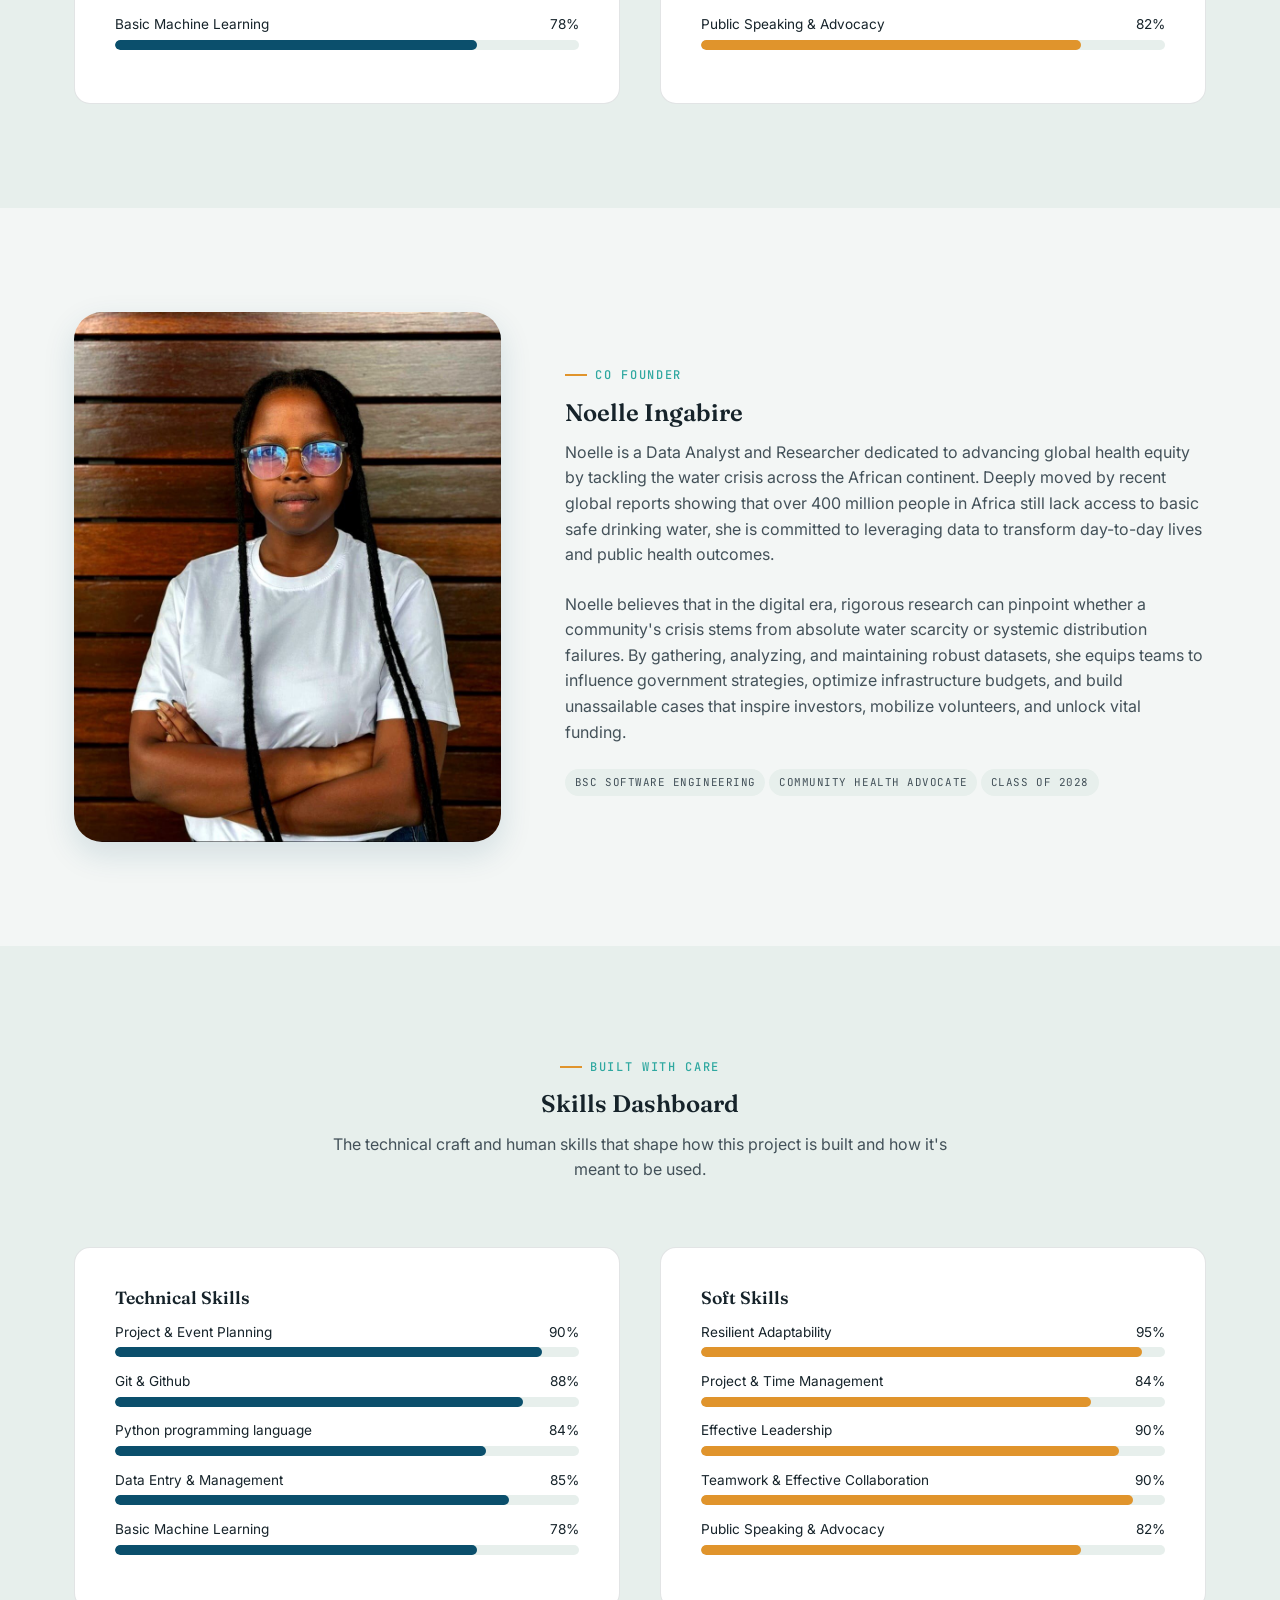
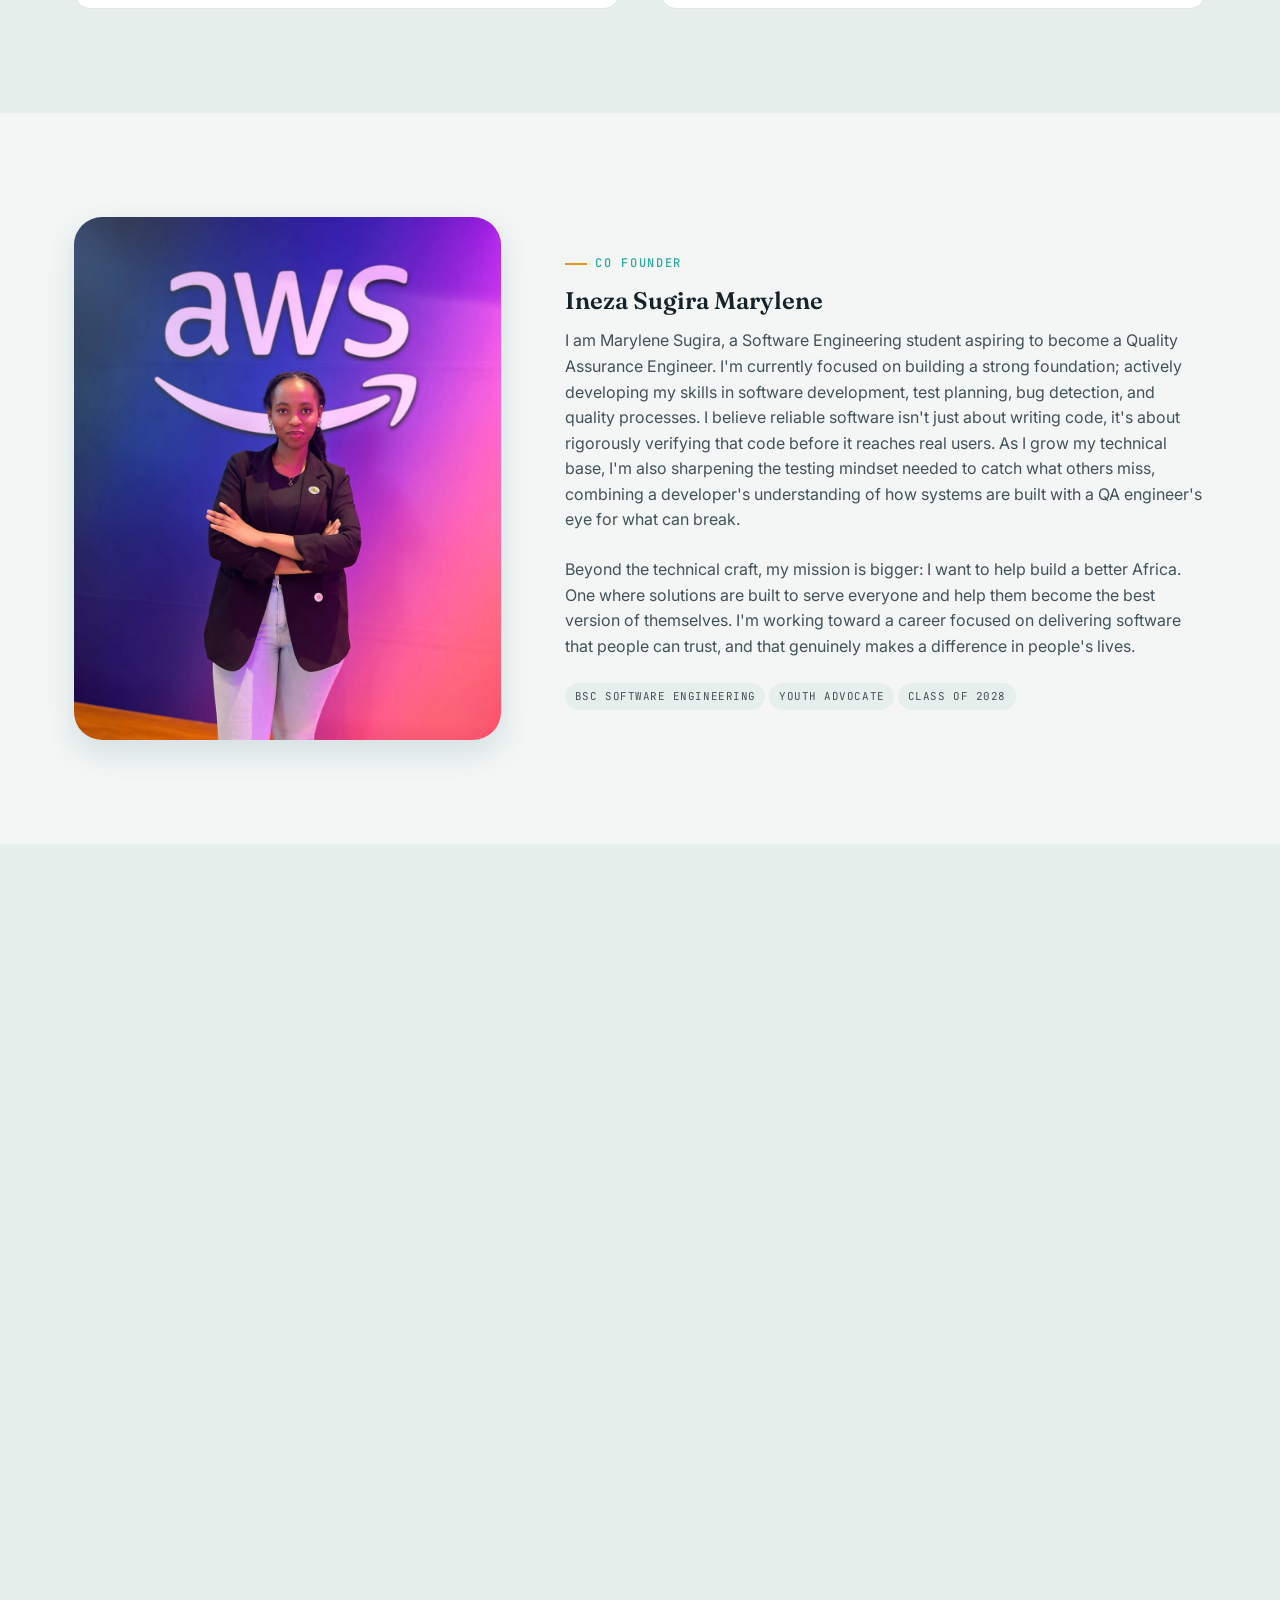
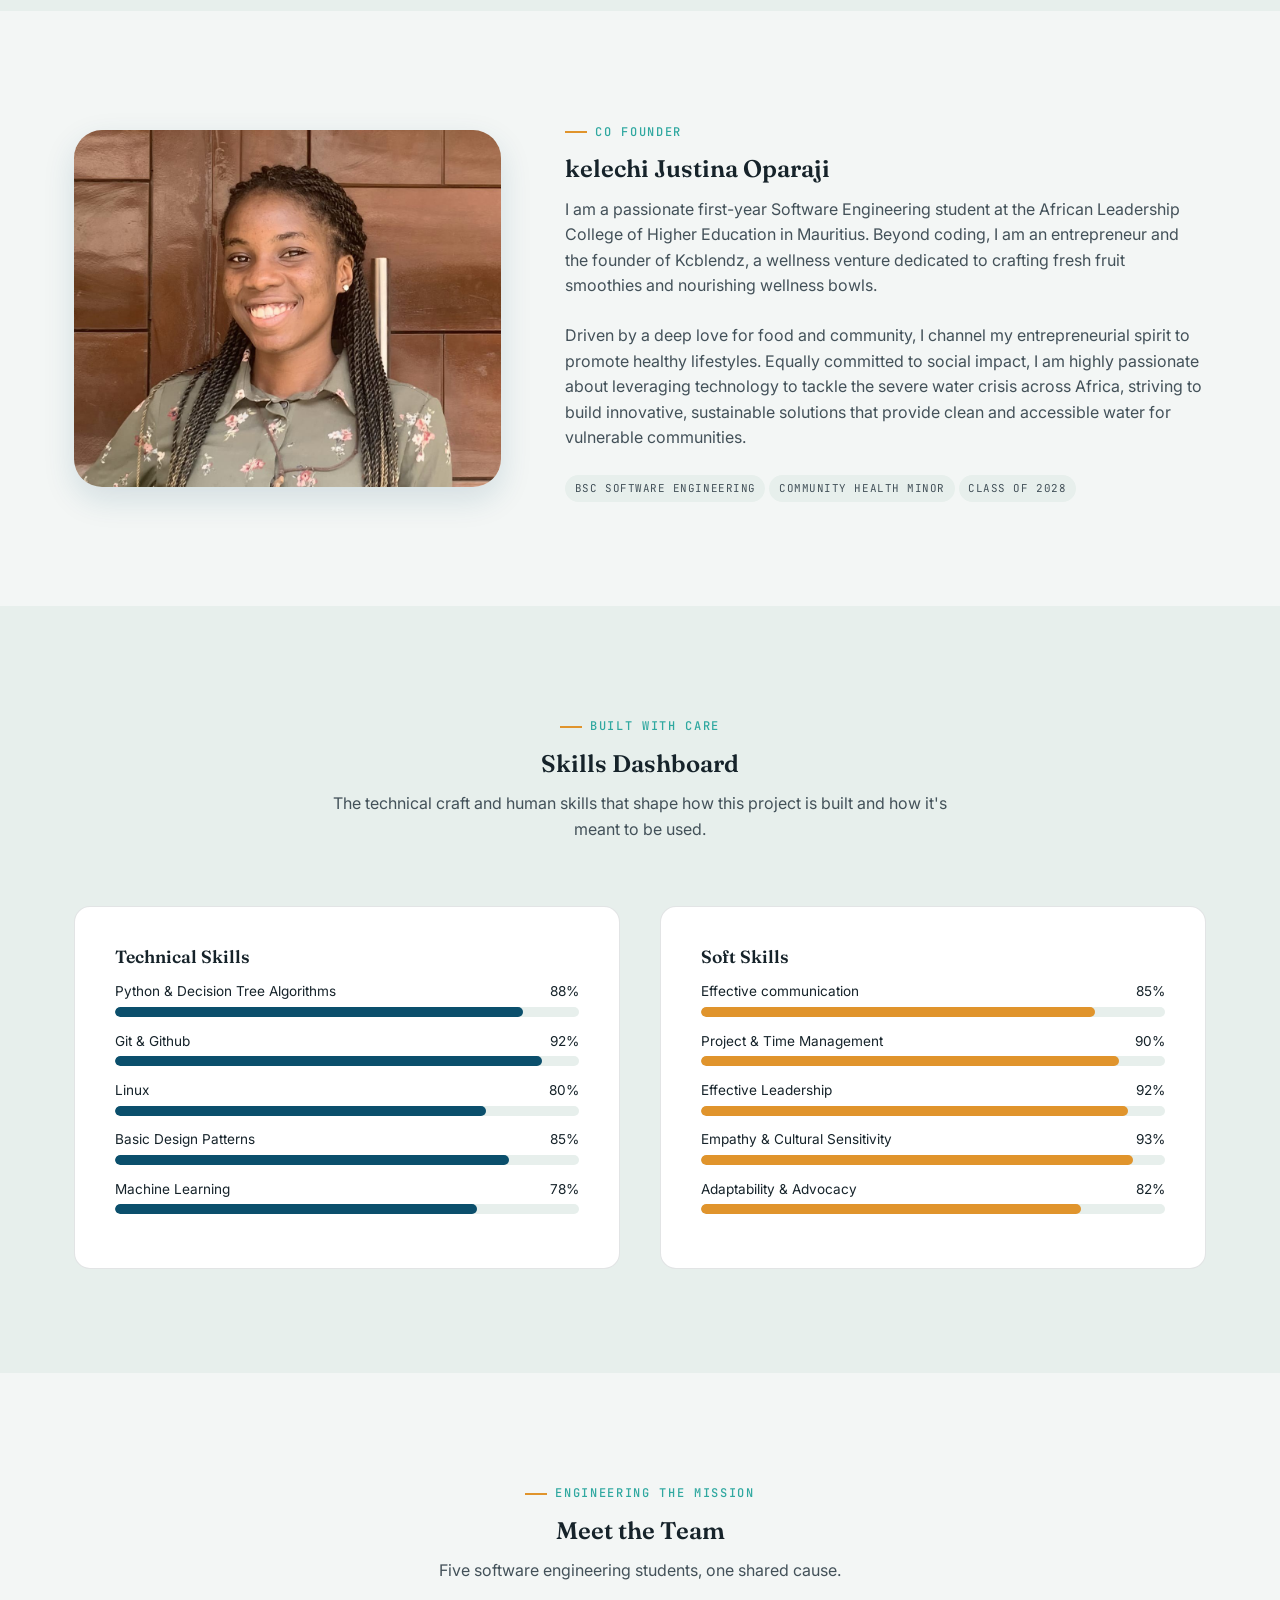
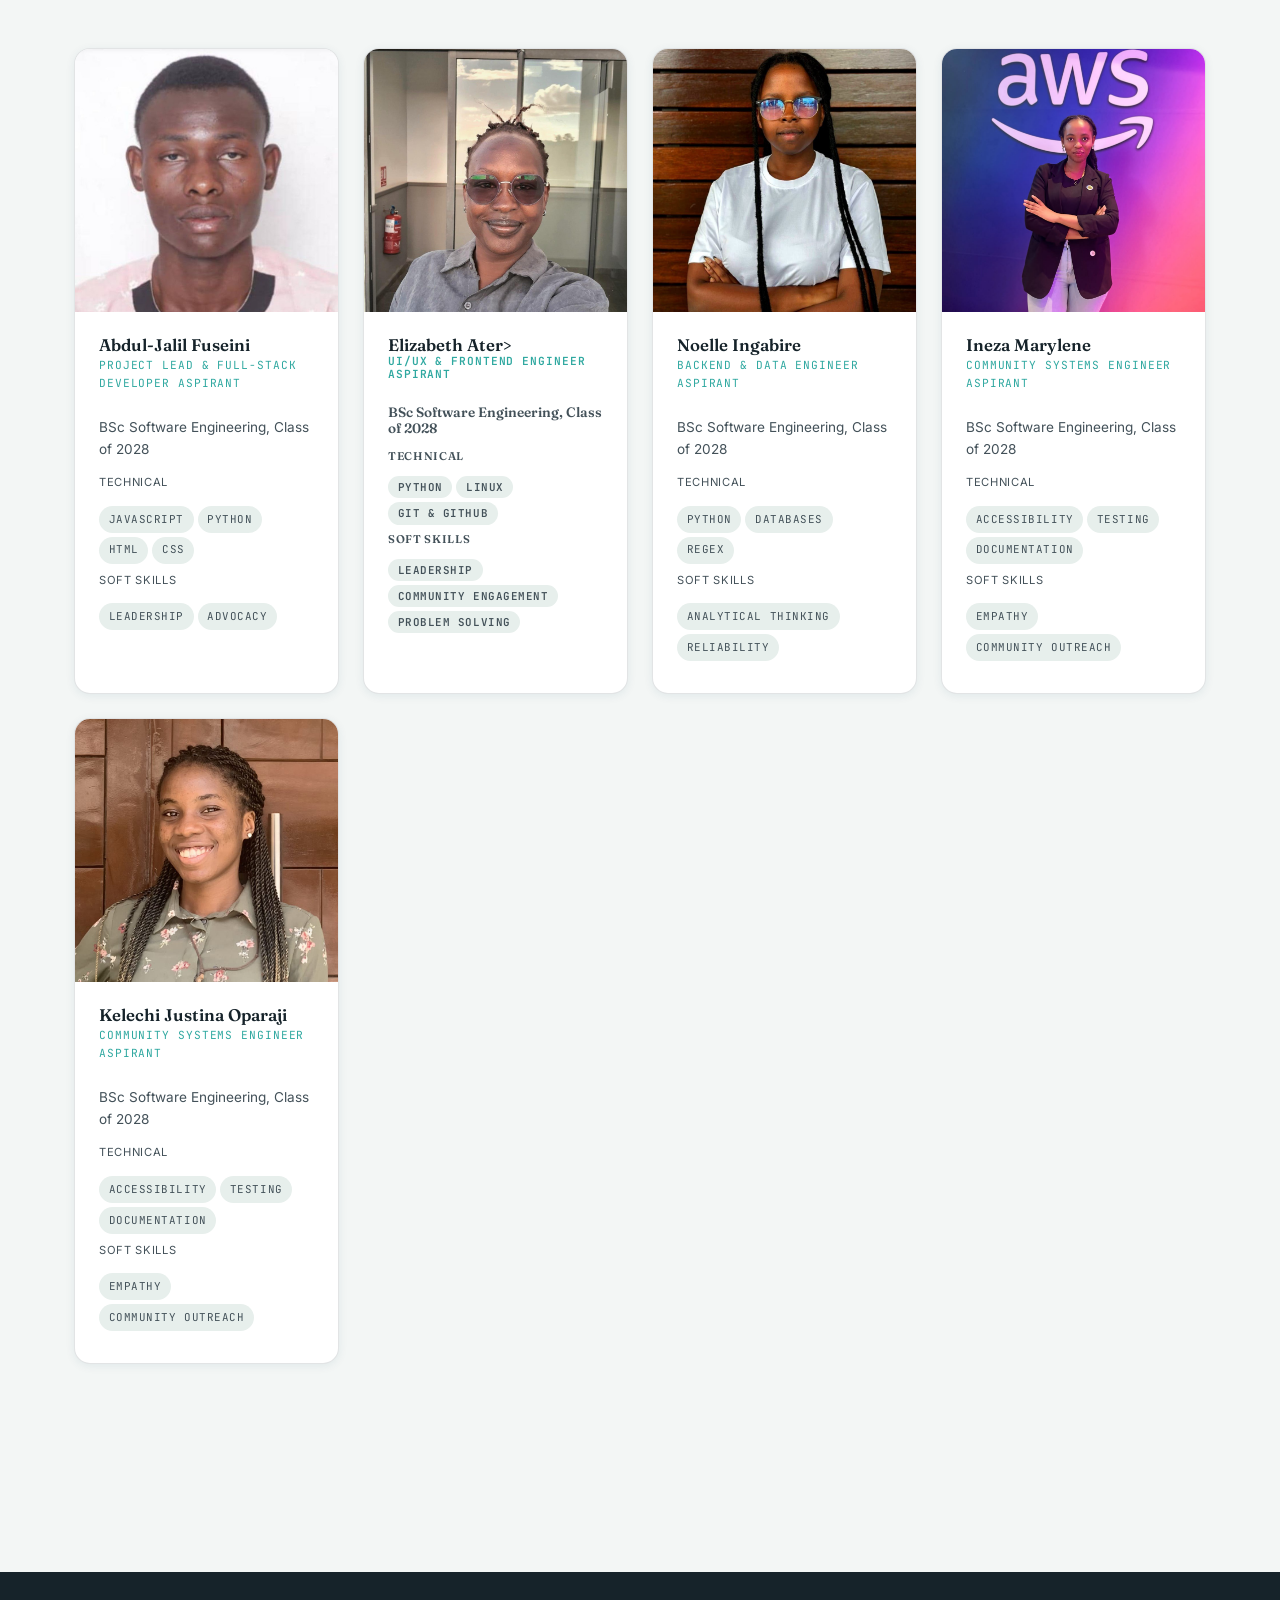
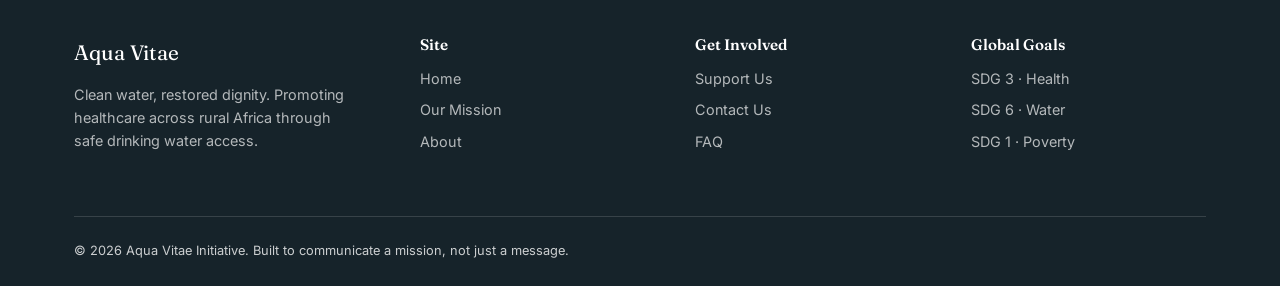
==== commit 5e5bd085: "Fix image source path in about.html" ====
--- a/about.html
+++ b/about.html
@@ -415,7 +415,7 @@
     <div class="container">
       <div class="bio-grid">
         <div class="bio-photo reveal">
-          <img src="/images/Kelechi.jpg" alt="Portrait of kelechi Justina Oparaji" loading="lazy">
+          <img src="images/Kelechi.jpg" alt="Portrait of kelechi Justina Oparaji" loading="lazy">
         </div>
         <div class="reveal" style="--i:2">
           <p class="eyebrow">Co FOUNDER</p>
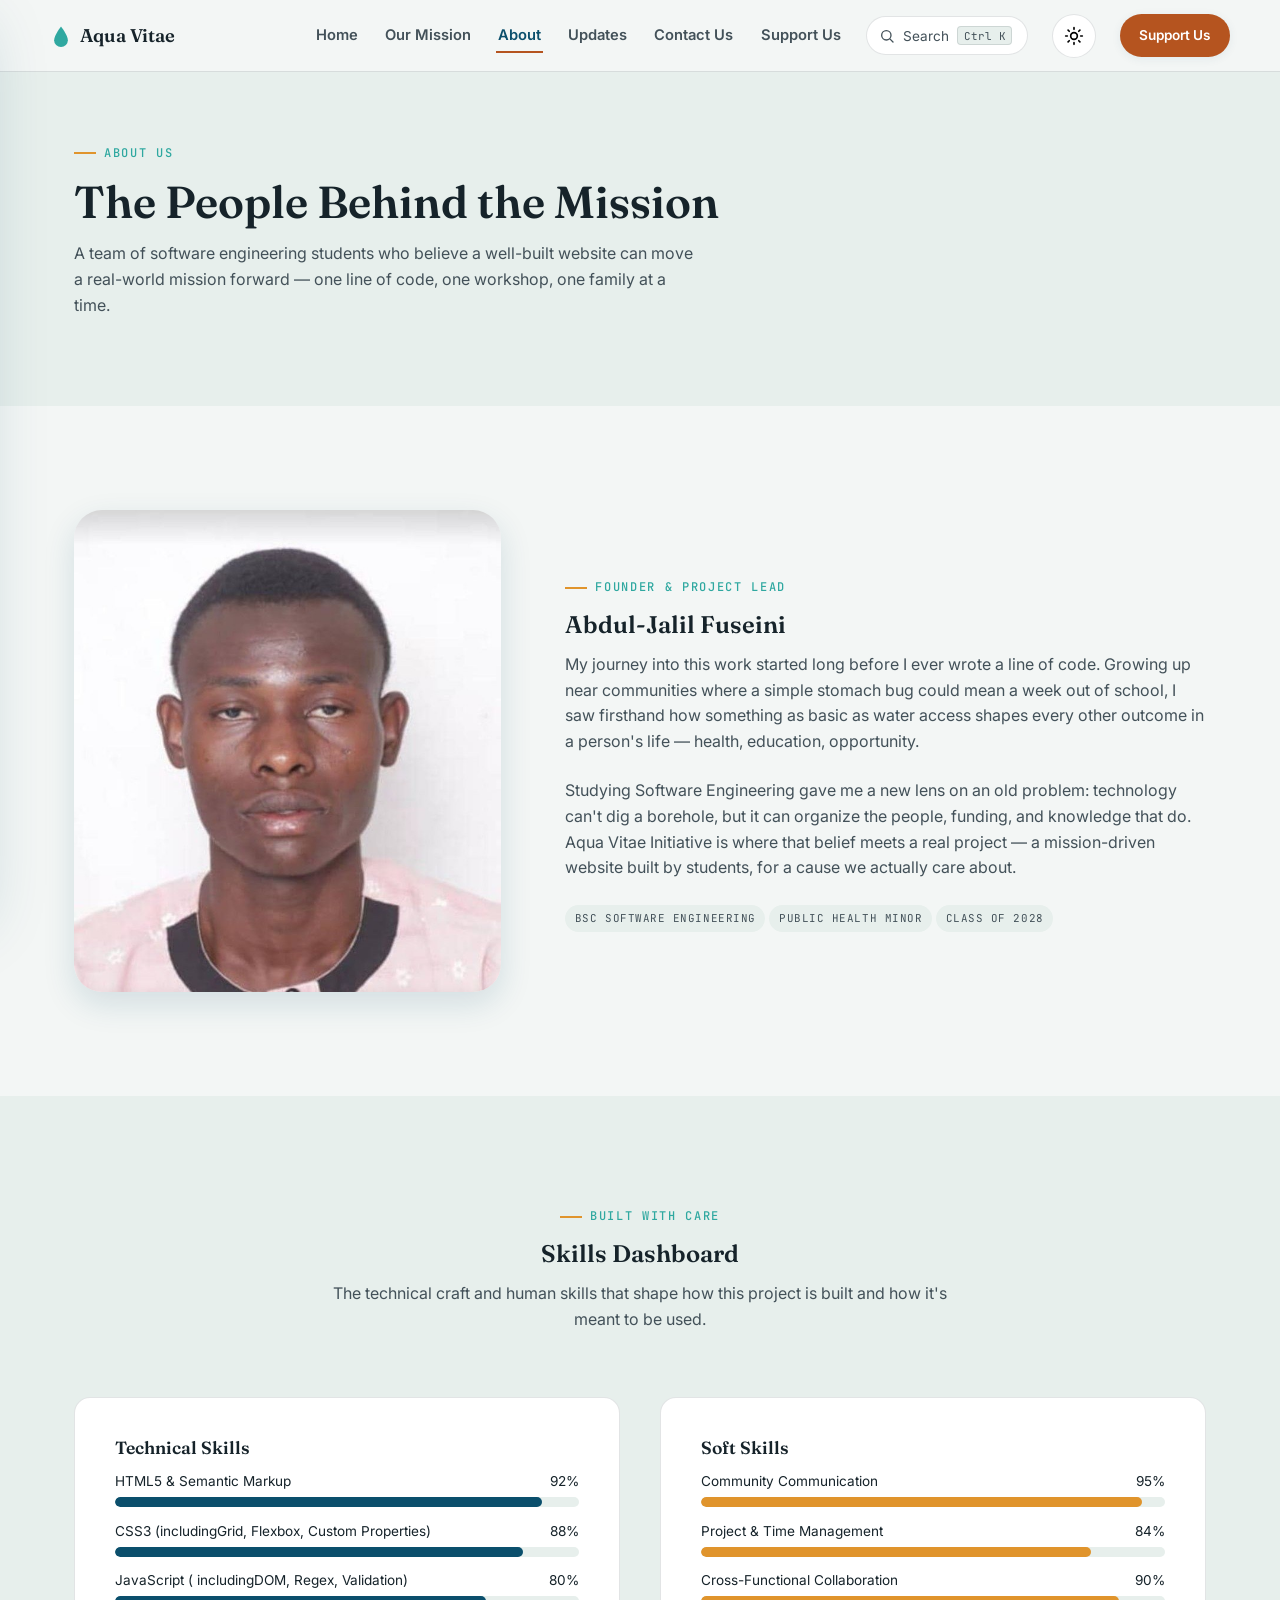
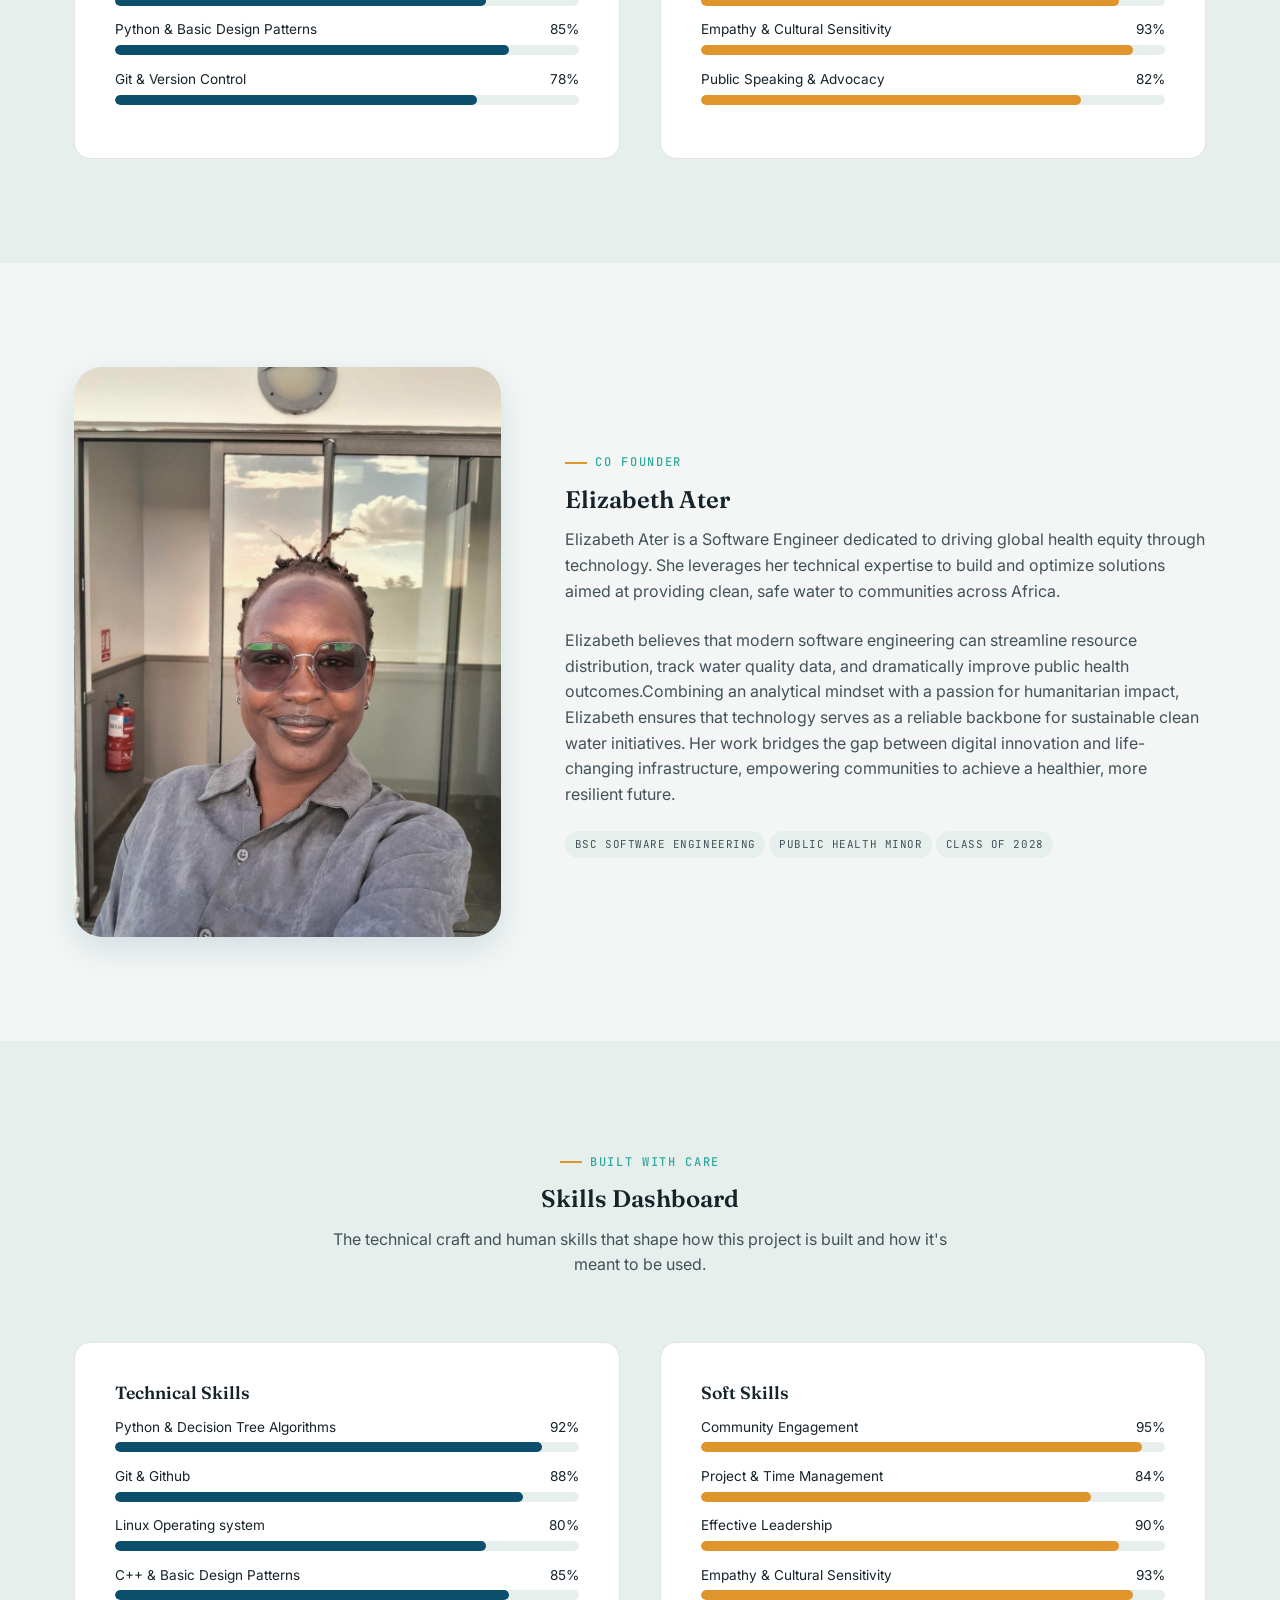
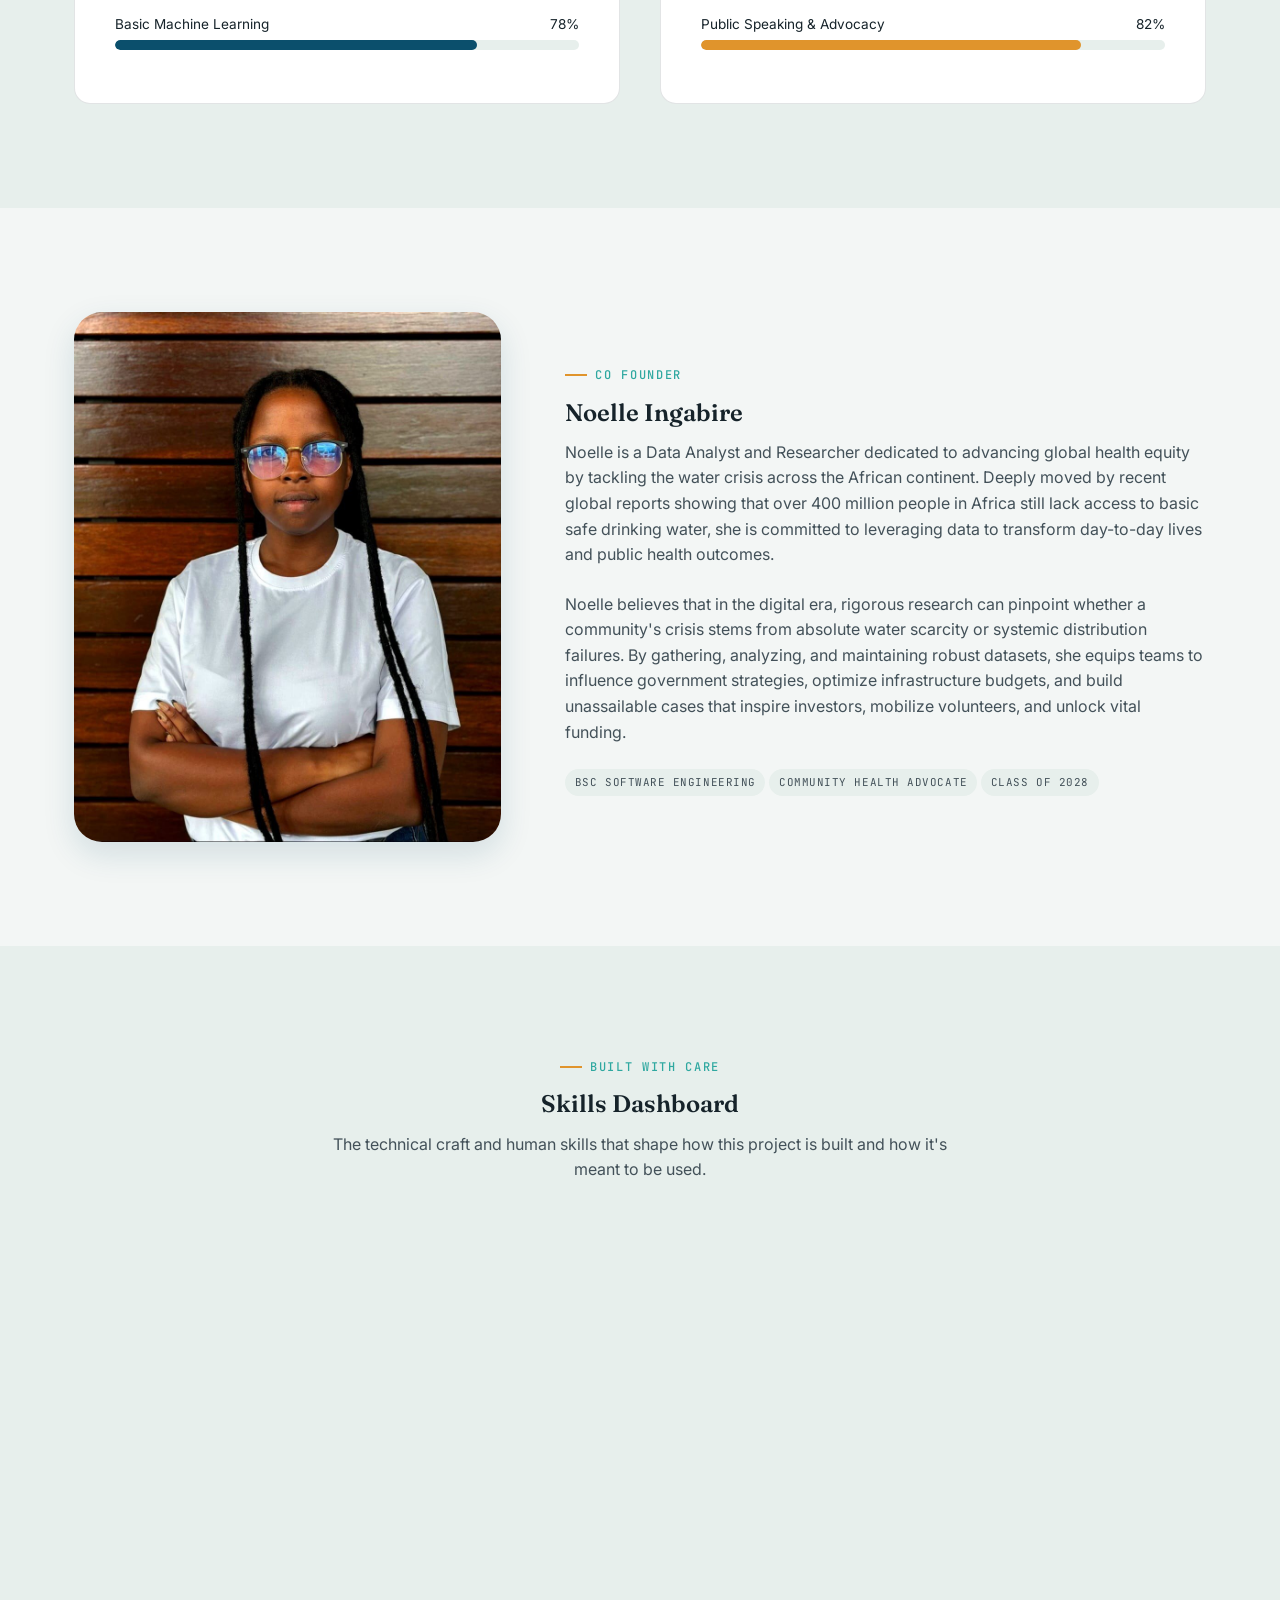
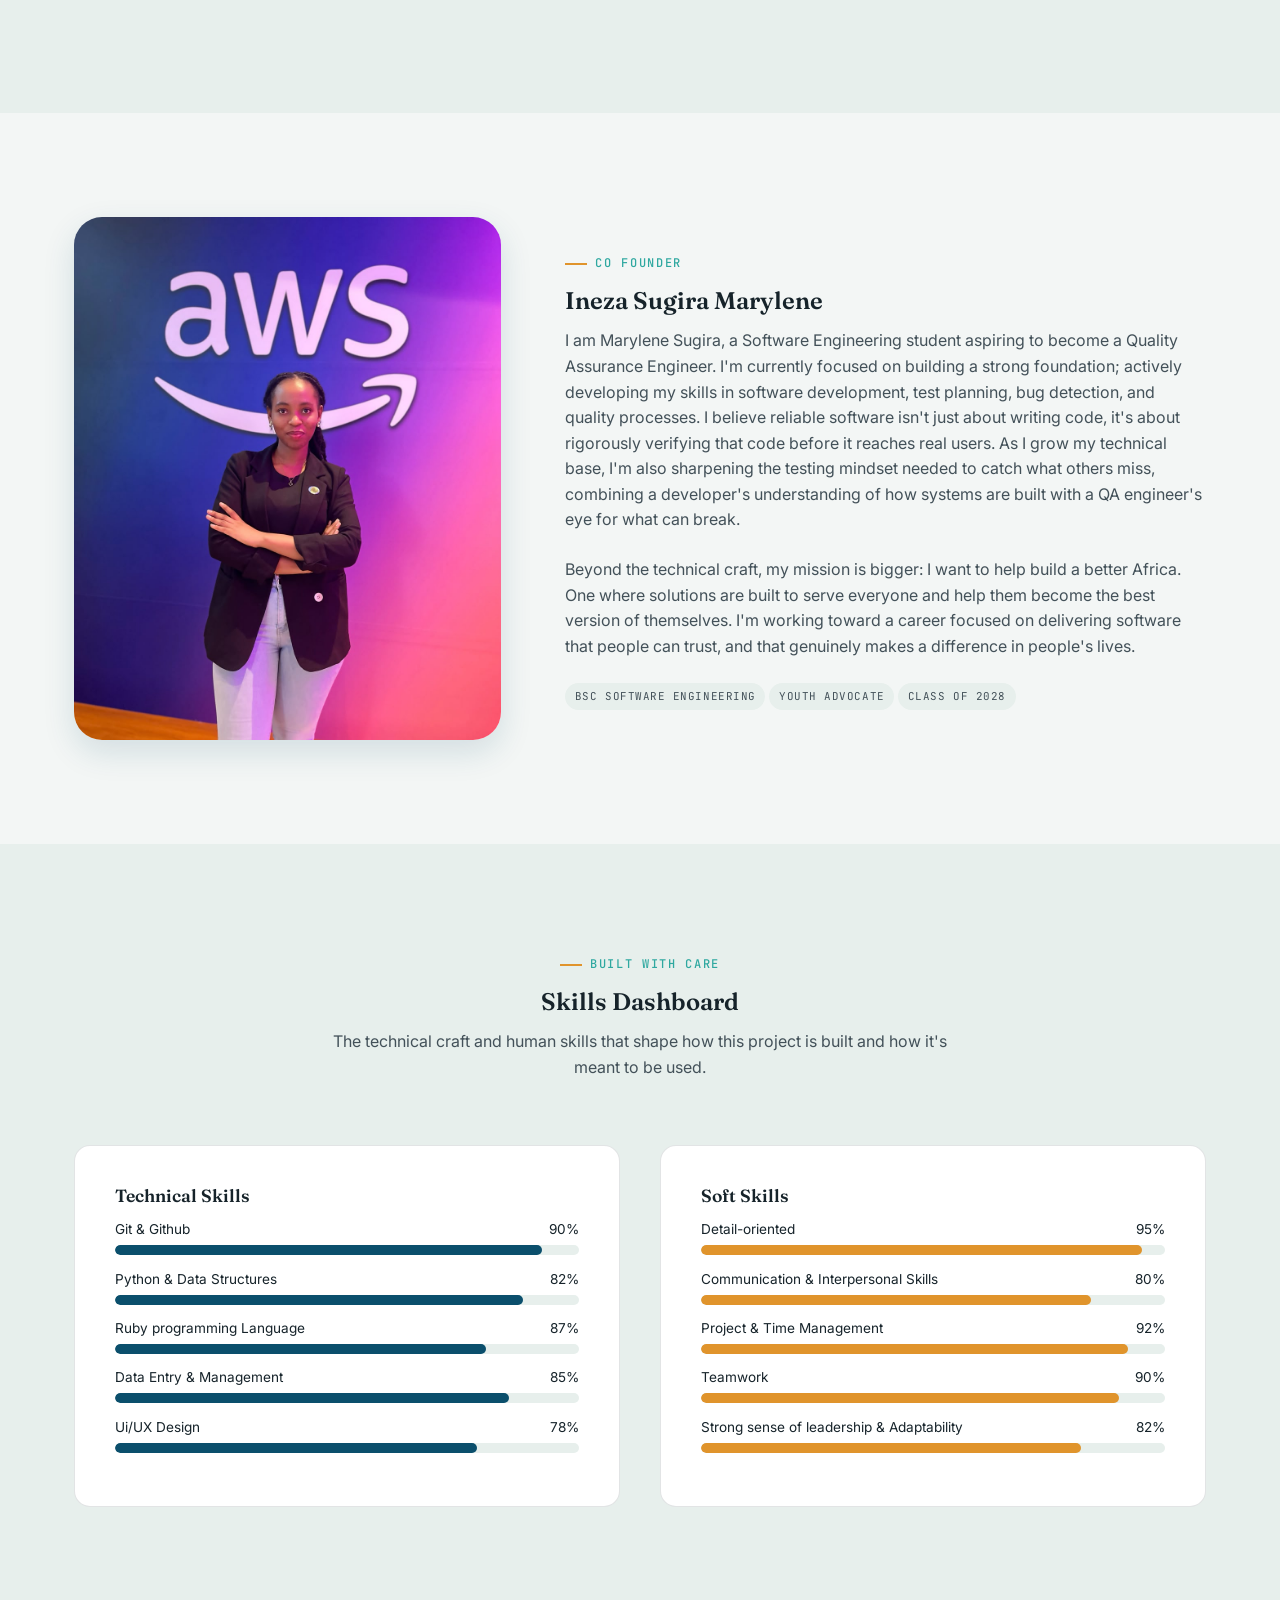
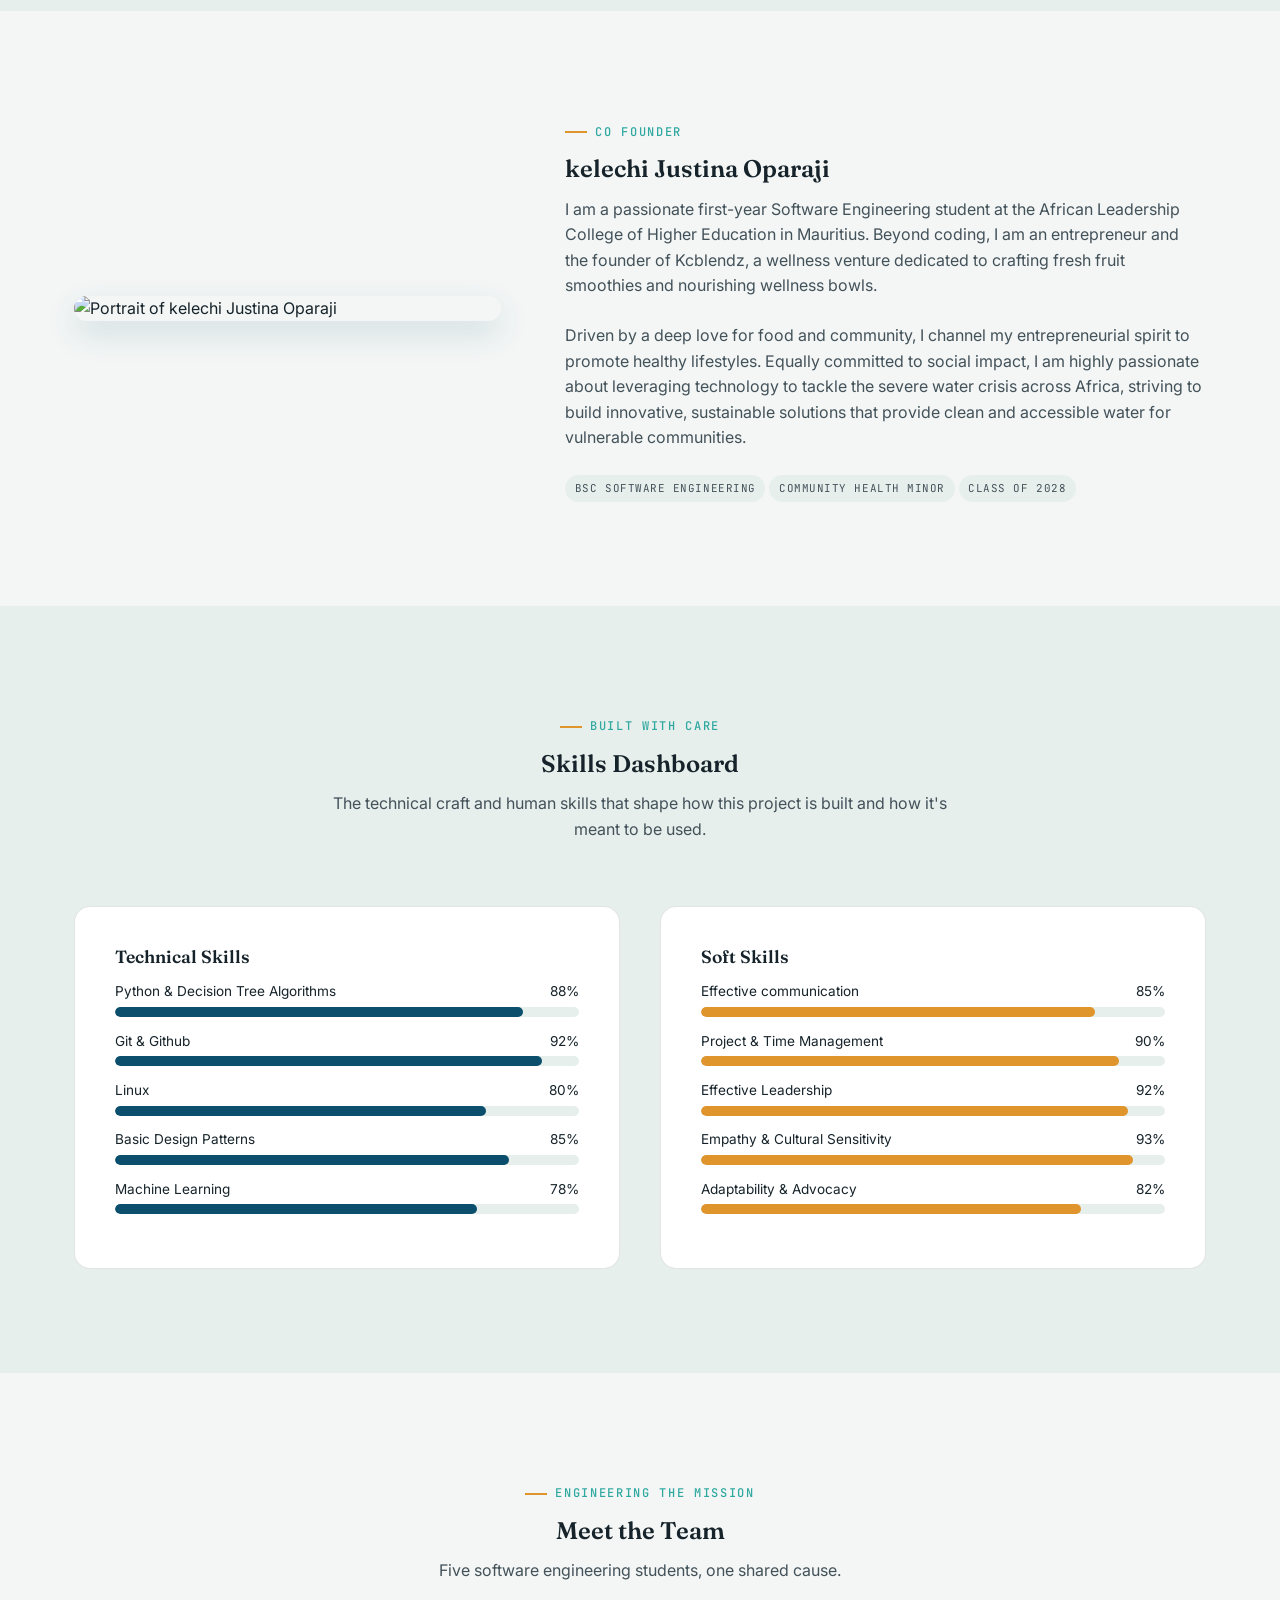
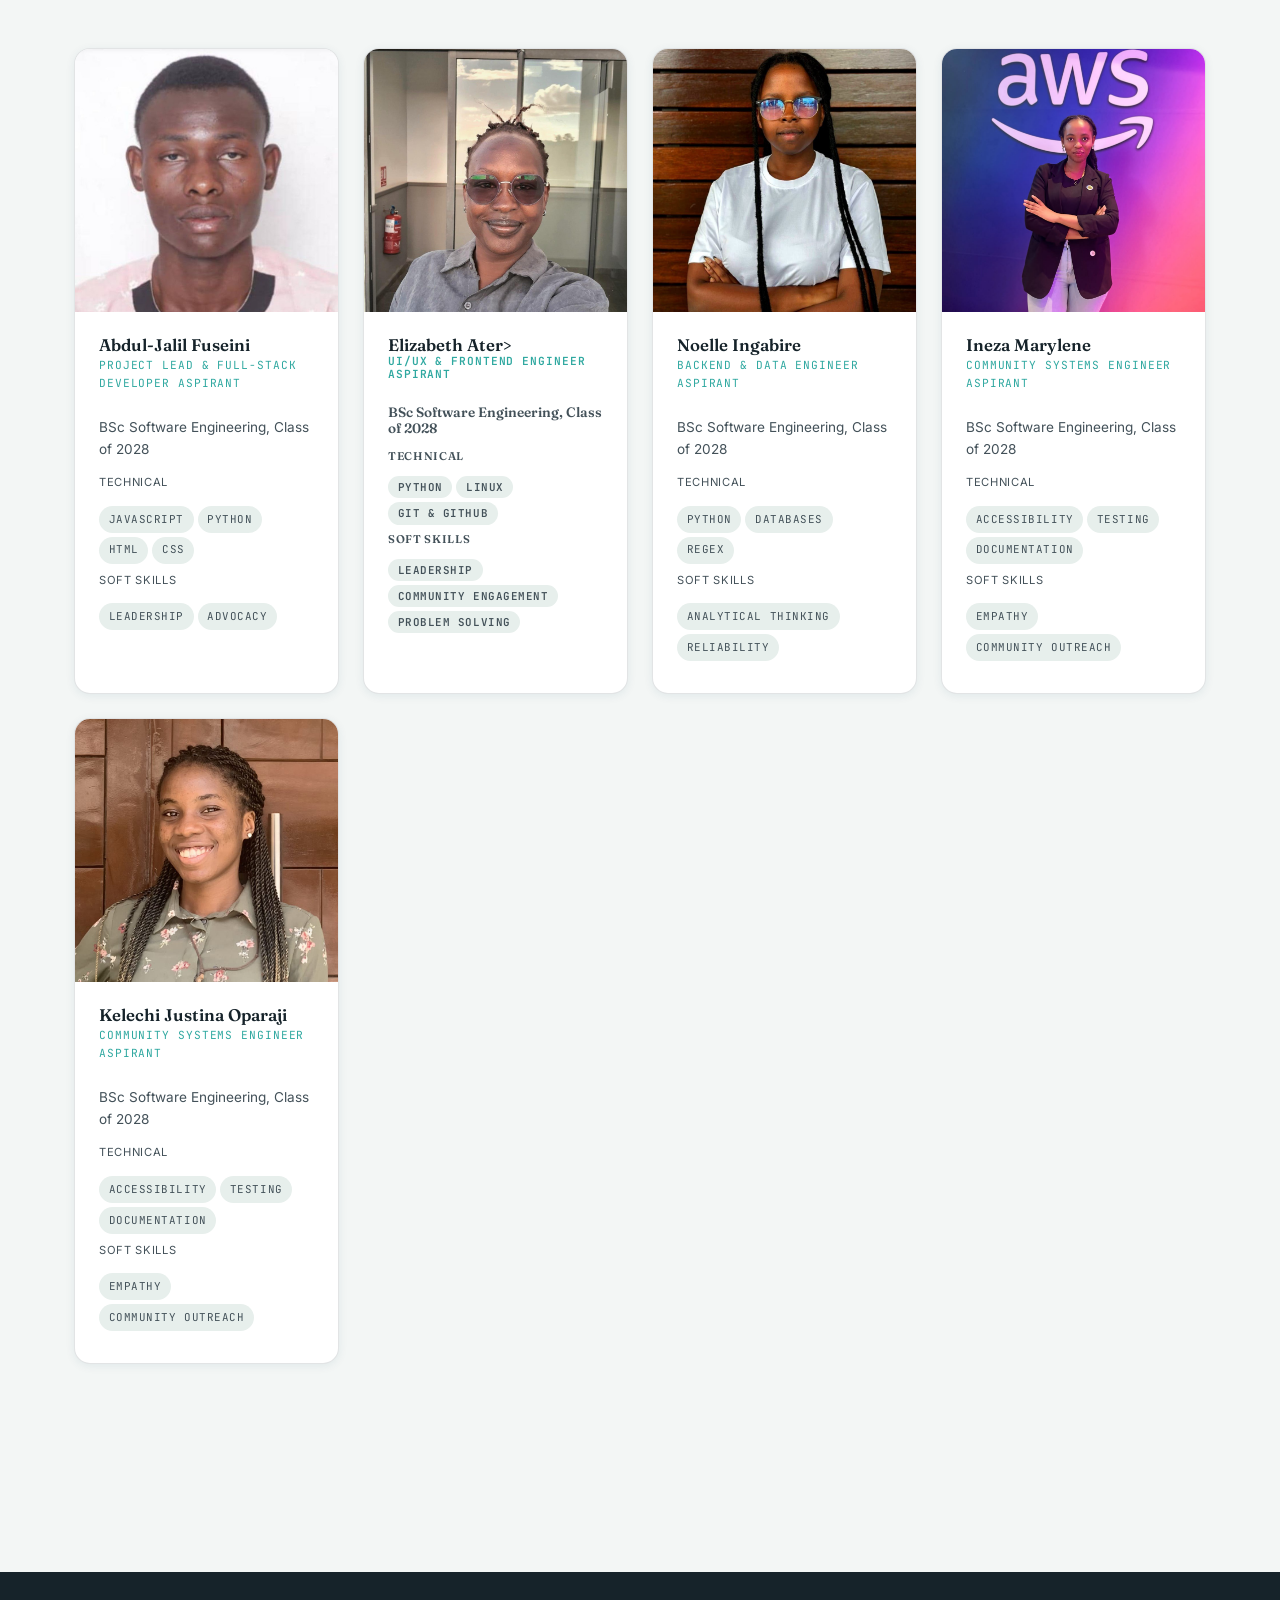
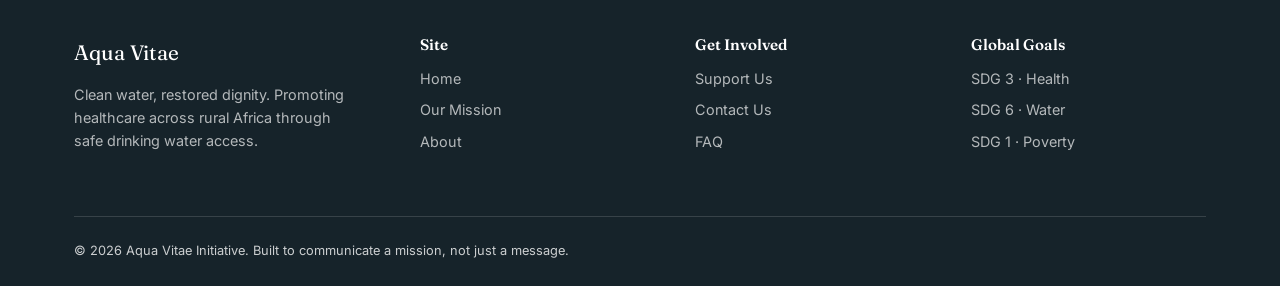
==== commit 26e1be00: "just fixed a display error" ====
--- a/about.html
+++ b/about.html
@@ -415,9 +415,9 @@
     <div class="container">
       <div class="bio-grid">
         <div class="bio-photo reveal">
-          <img src="images/Kelechi.jpg" alt="Portrait of kelechi Justina Oparaji" loading="lazy">
-        </div>
-        <div class="reveal" style="--i:2">
+          <img src="images/kelechi.jpg" alt="Portrait of kelechi Justina Oparaji" loading="lazy">
+        </div>
+        <div class="reveal" style="--i:3">
           <p class="eyebrow">Co FOUNDER</p>
           <h2>kelechi Justina Oparaji</h2>
           <p>I am a passionate first-year Software Engineering student at the African Leadership College of Higher Education in Mauritius. Beyond coding, I am an entrepreneur and the founder of Kcblendz, a wellness venture dedicated to crafting fresh fruit smoothies and nourishing wellness bowls.</p>
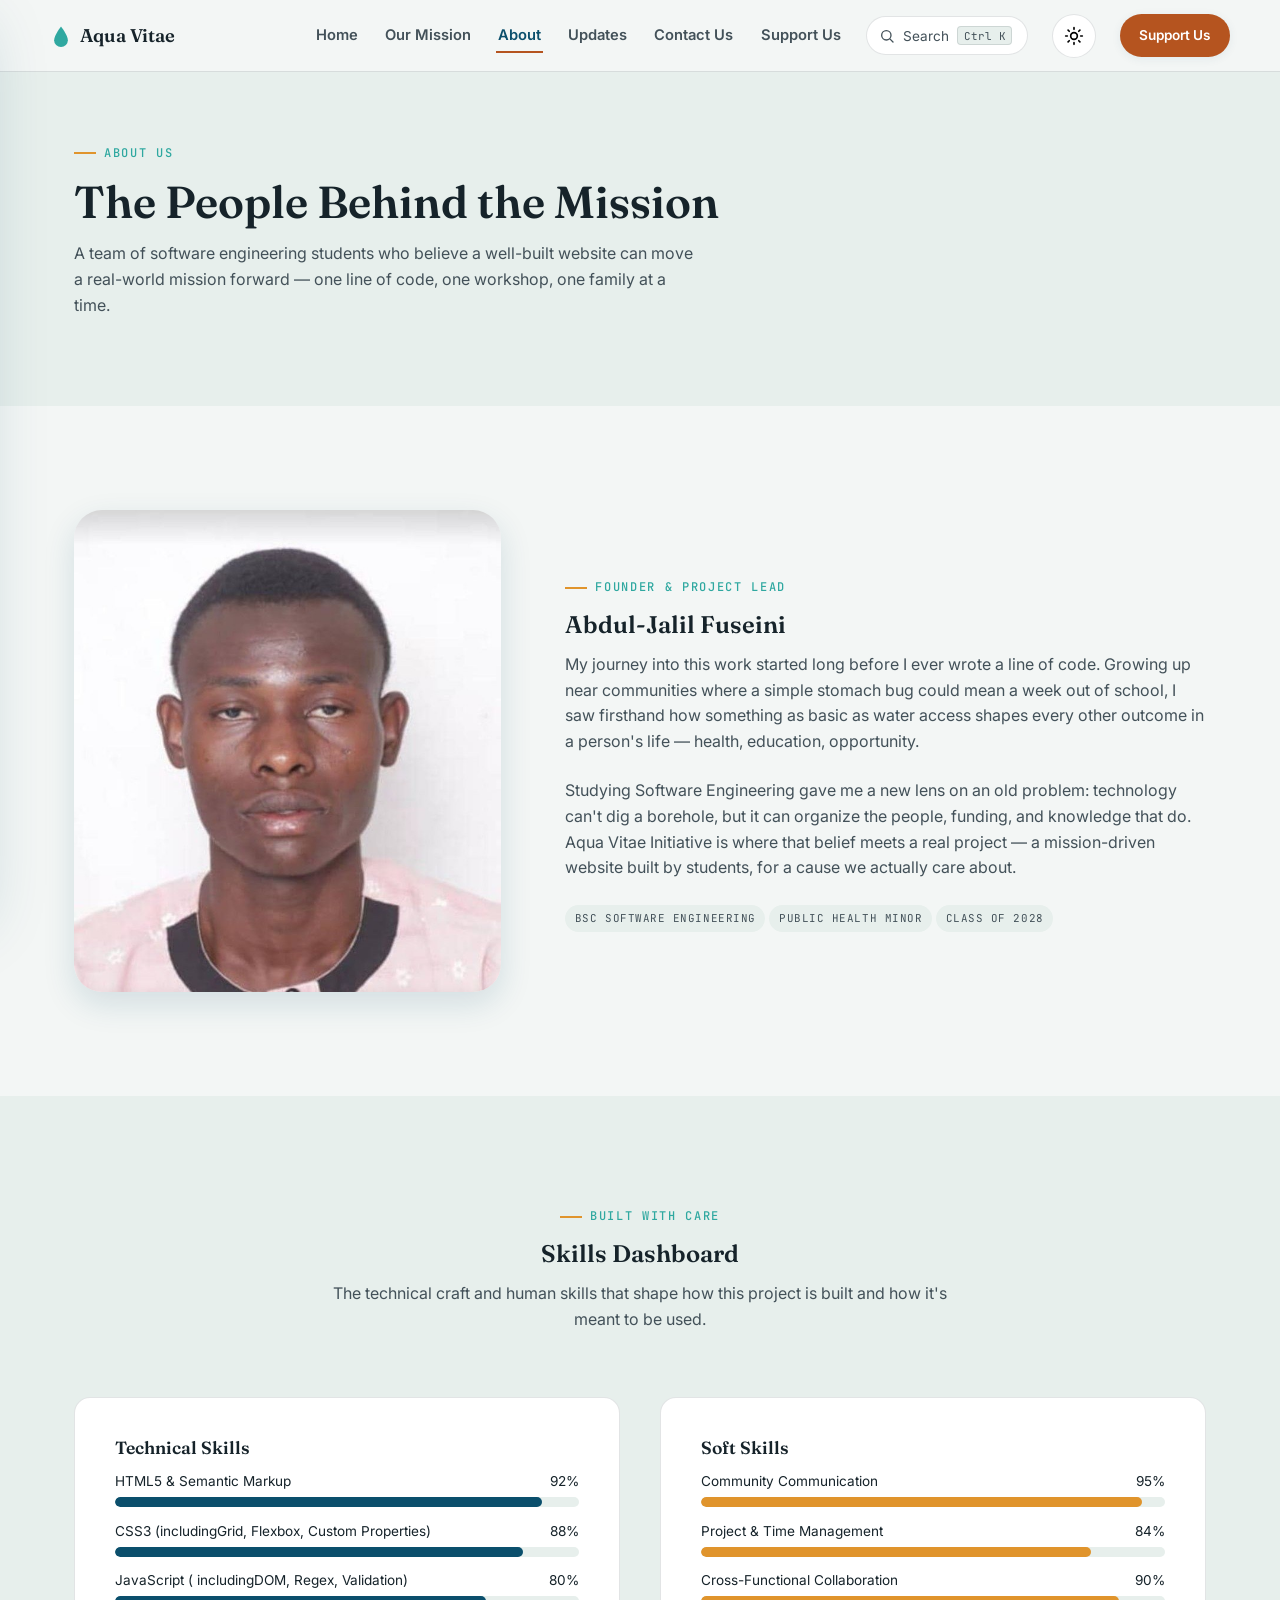
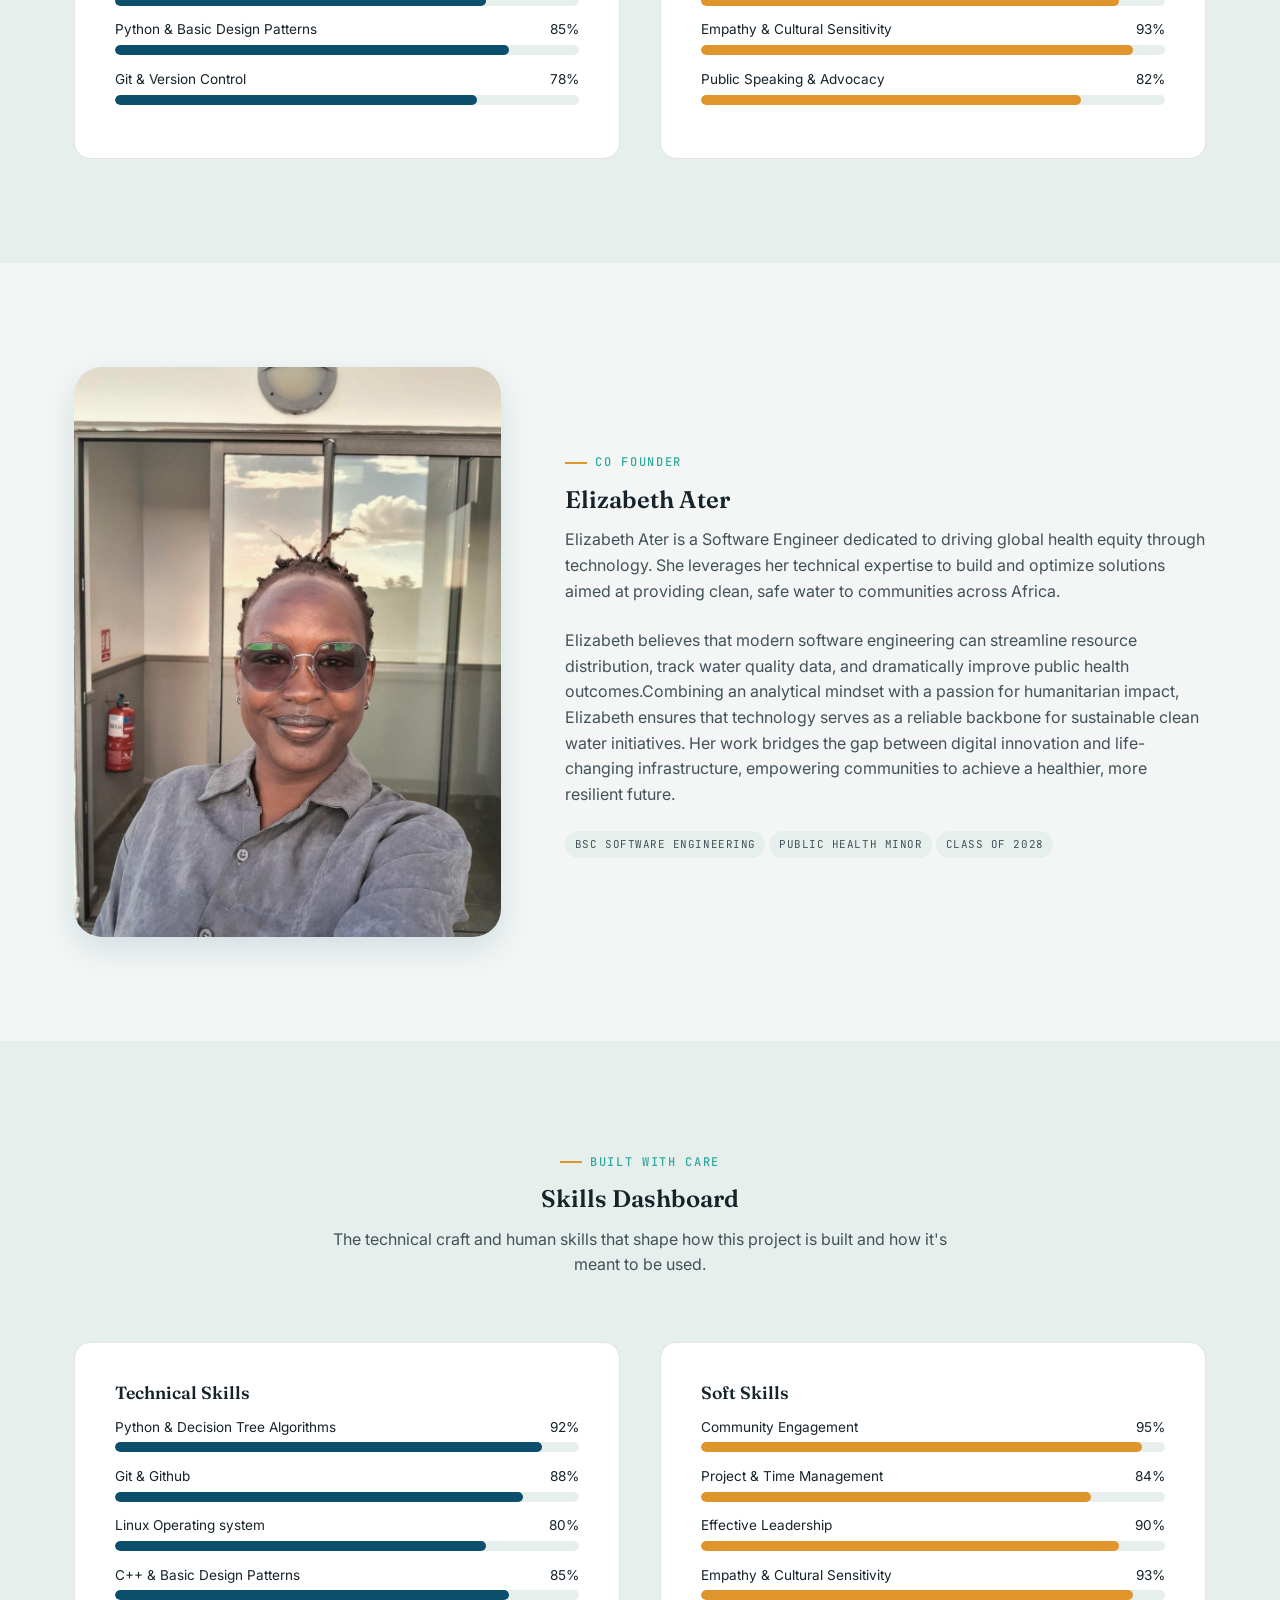
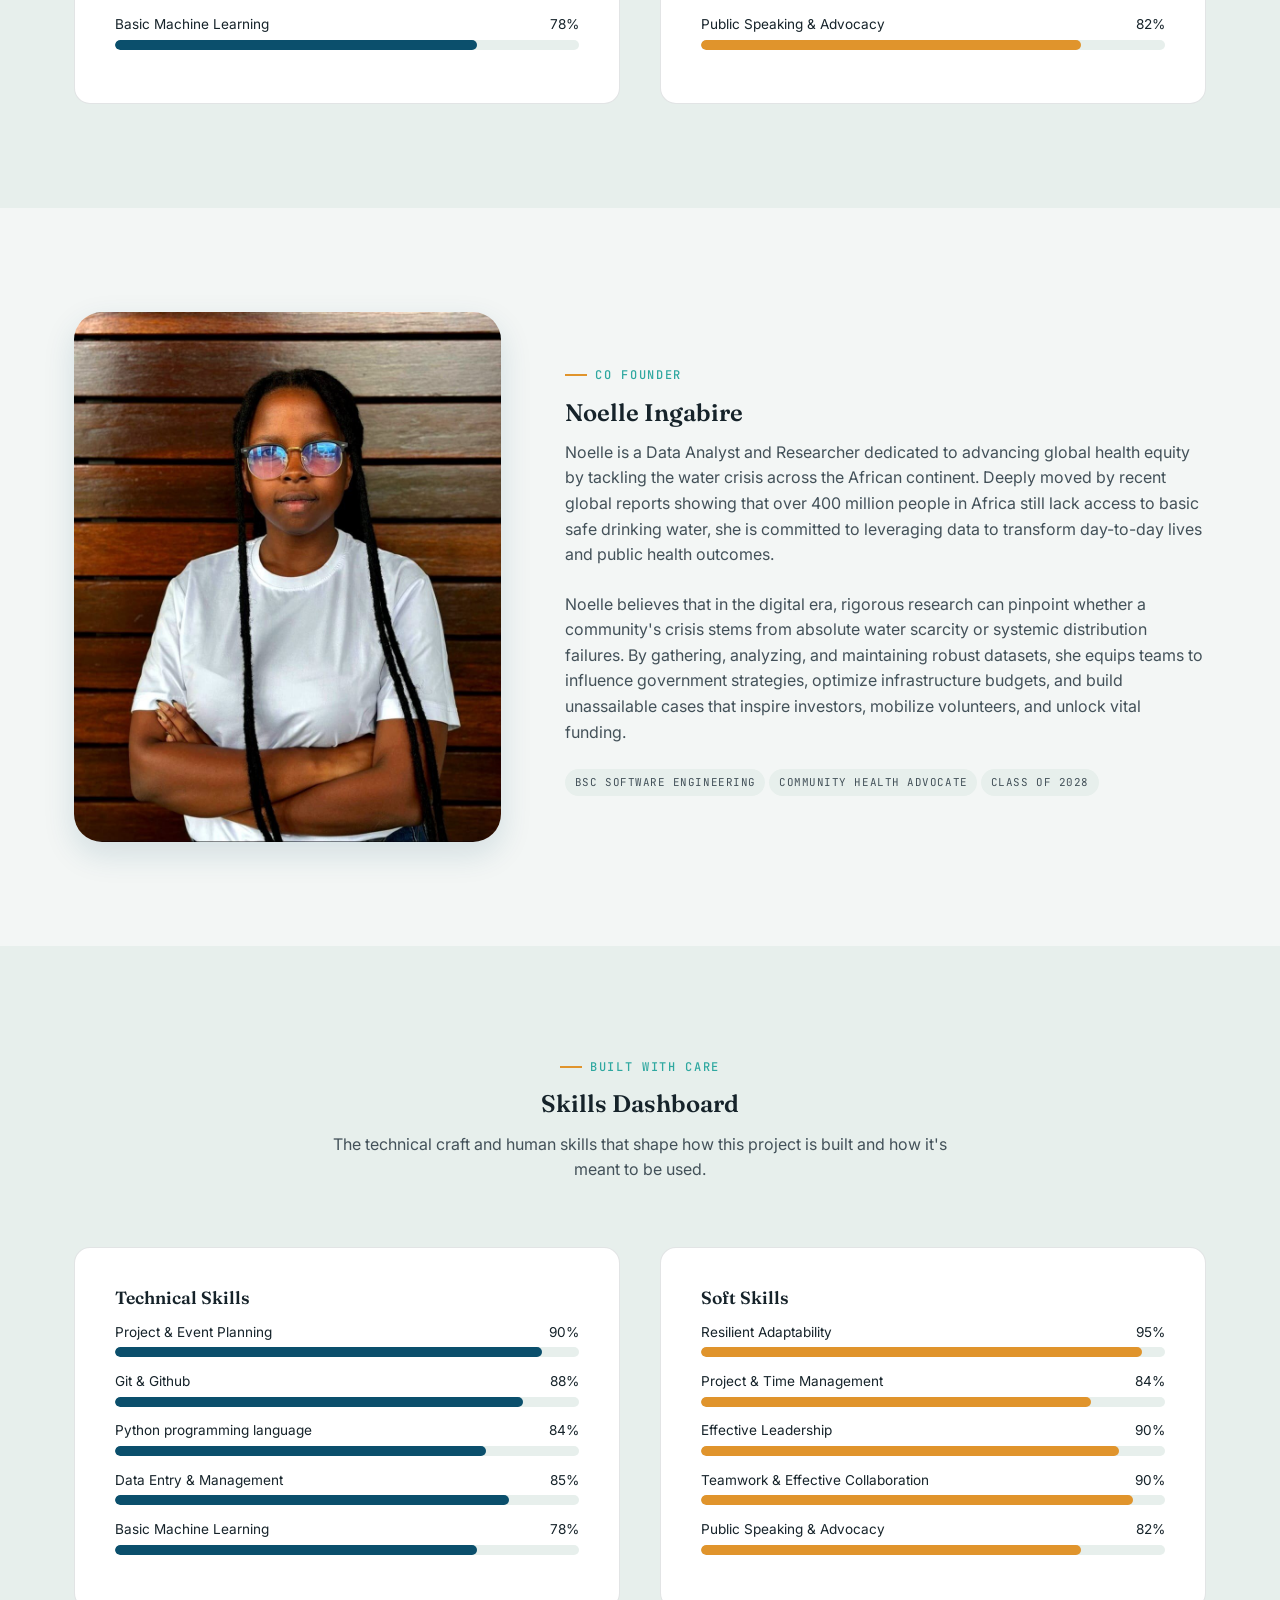
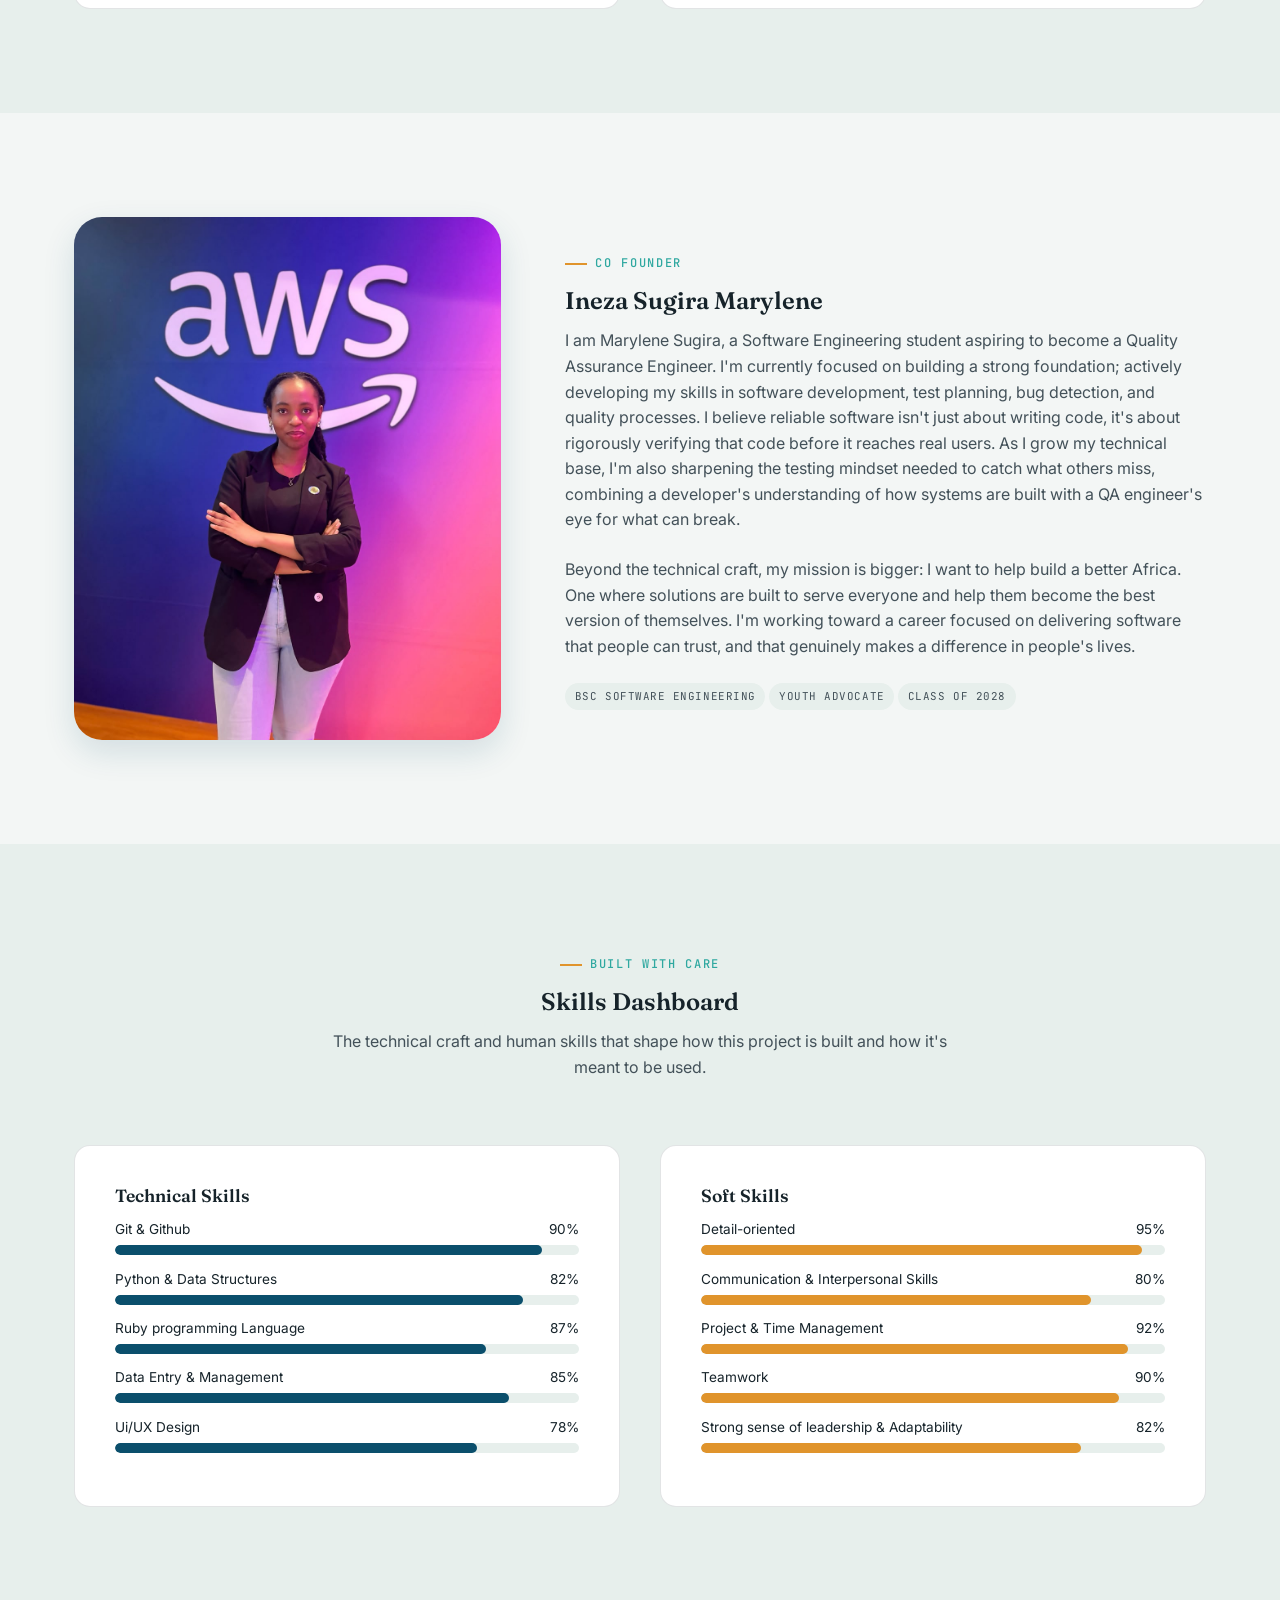
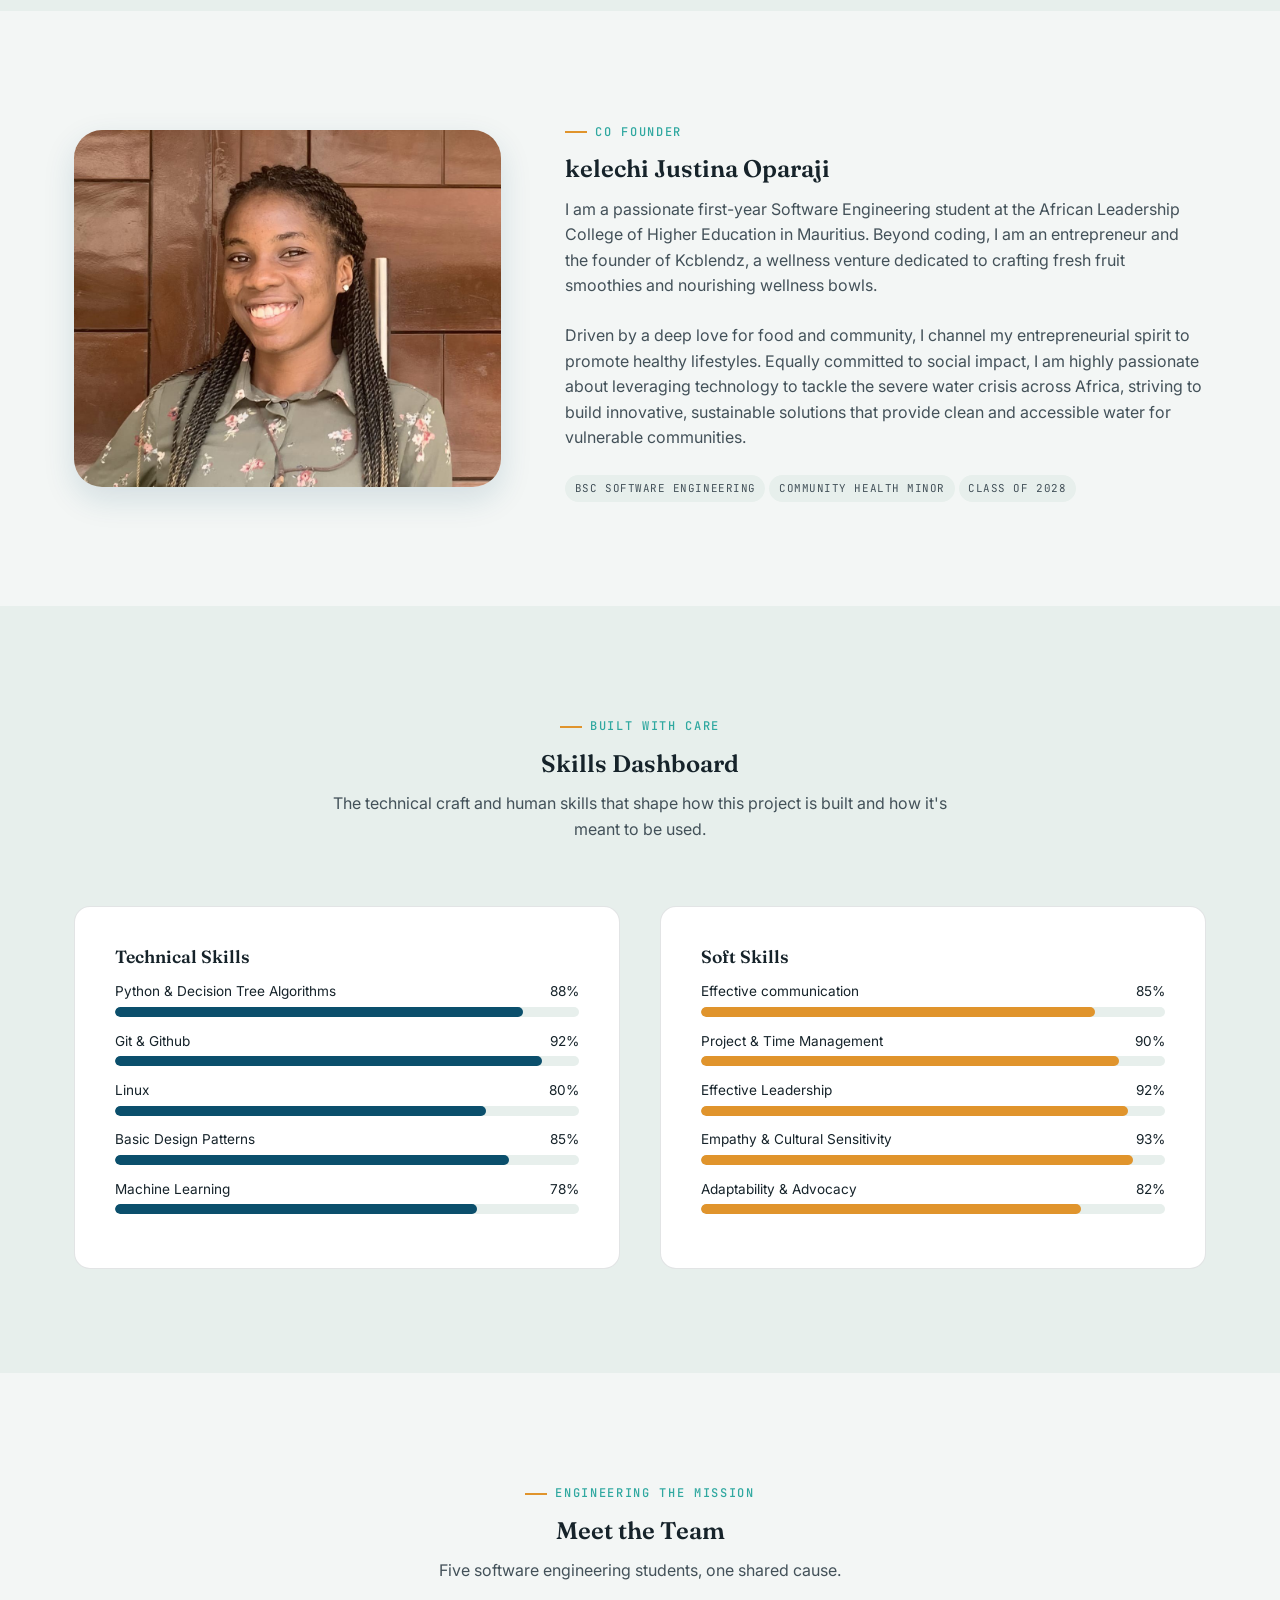
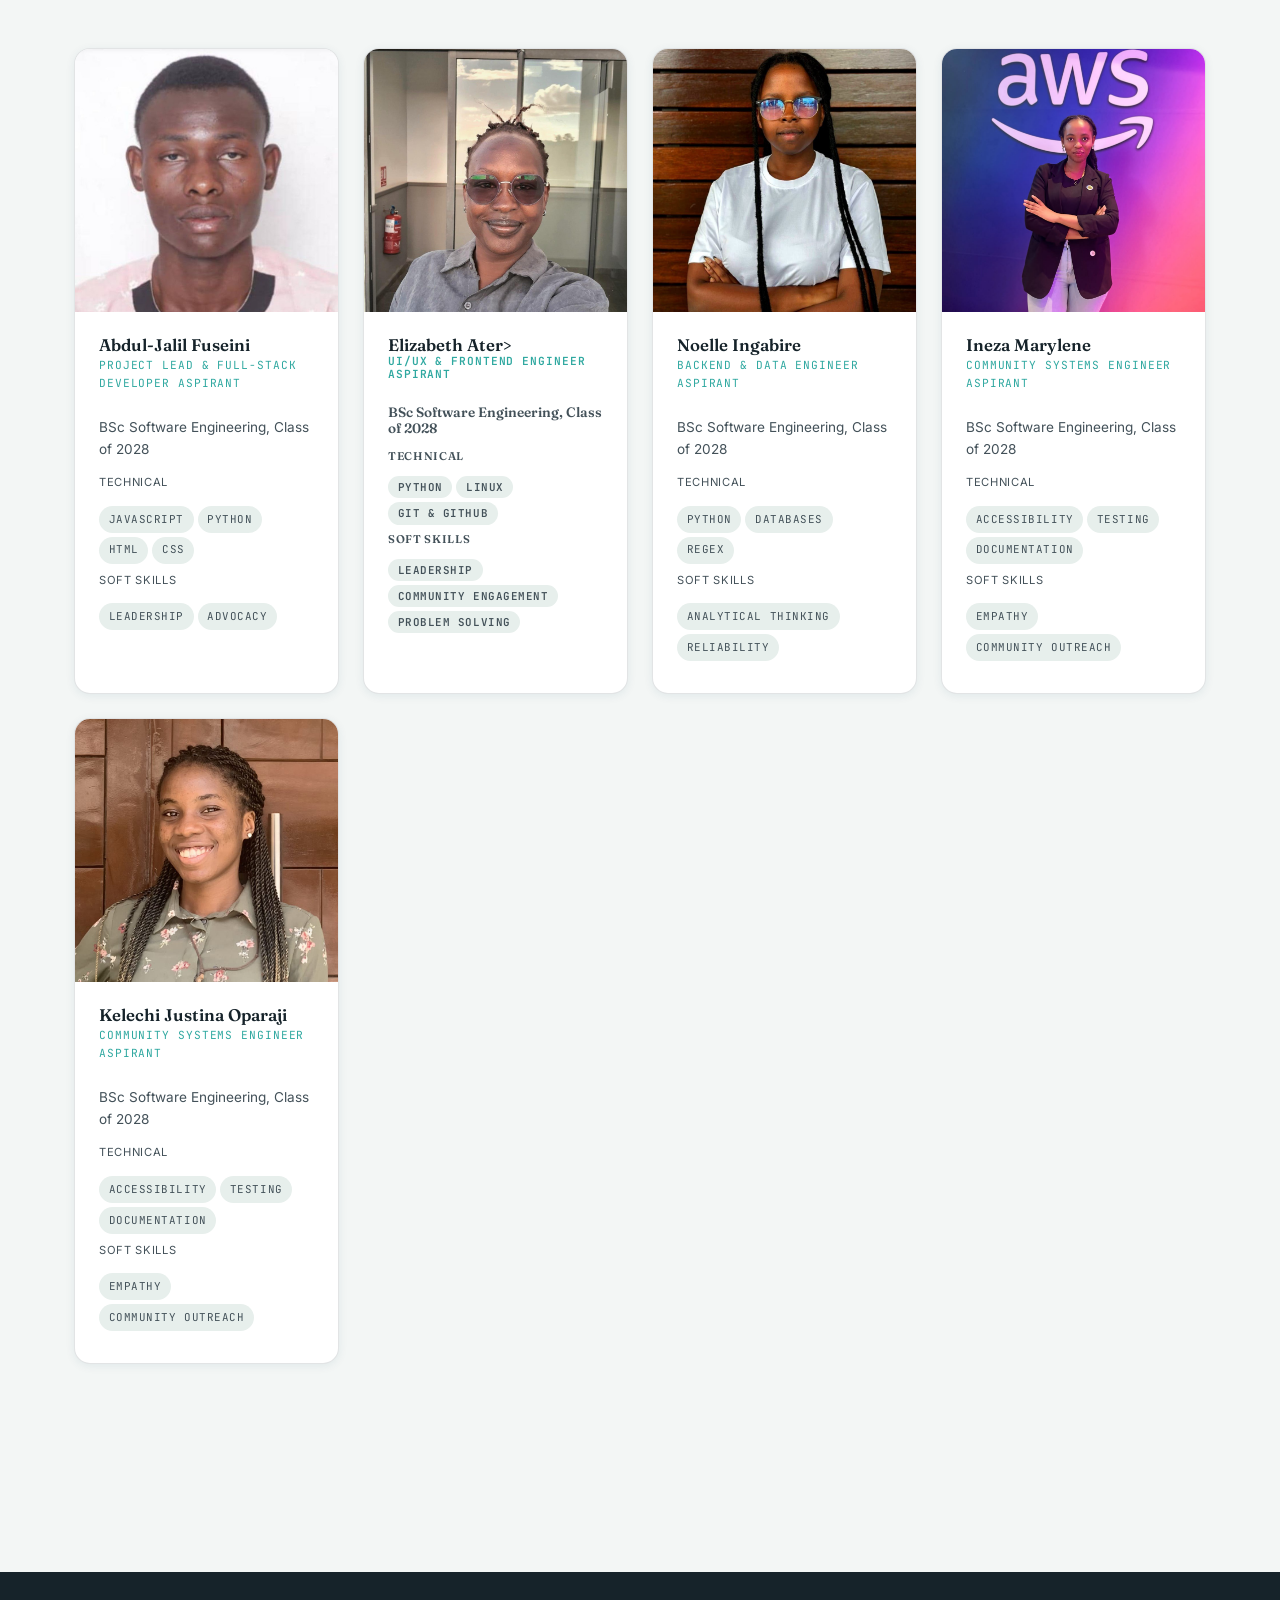
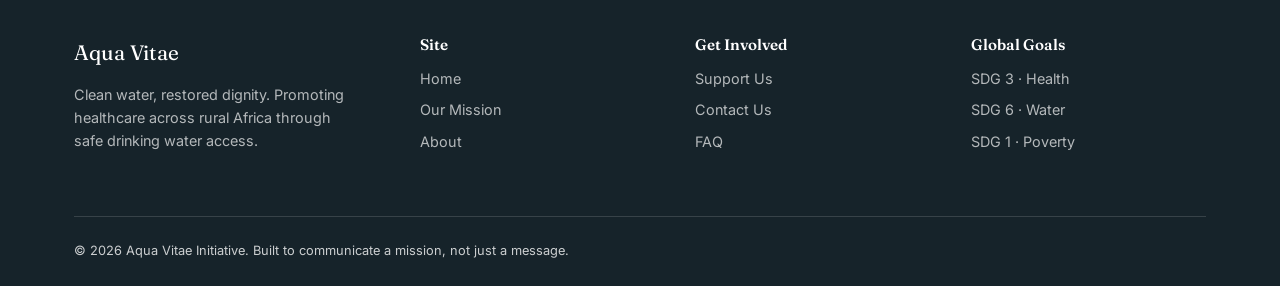
==== commit 957a159b: "Merge branch 'main' of https://github.com/Abdul-Jalil1234/Aqua-Vitae-Website" ====
--- a/about.html
+++ b/about.html
@@ -415,7 +415,7 @@
     <div class="container">
       <div class="bio-grid">
         <div class="bio-photo reveal">
-          <img src="images/kelechi.jpg" alt="Portrait of kelechi Justina Oparaji" loading="lazy">
+          <img src="images/Kelechi.jpg" alt="Portrait of kelechi Justina Oparaji" loading="lazy">
         </div>
         <div class="reveal" style="--i:3">
           <p class="eyebrow">Co FOUNDER</p>
